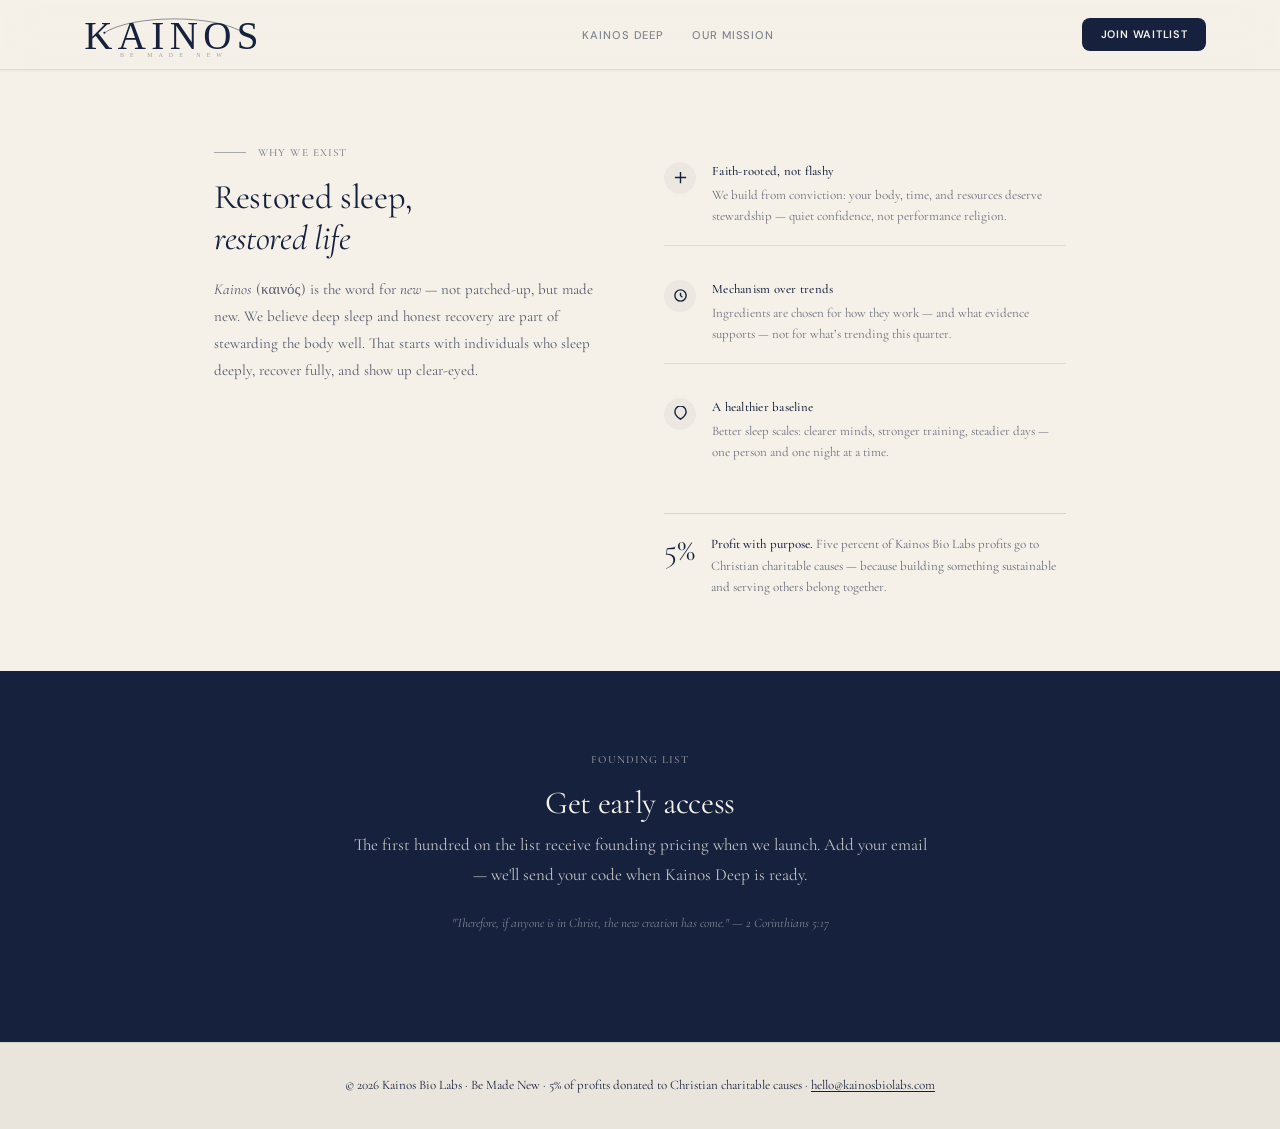
==== about.html @ 90312ca4 "Refine design system: shared CSS, calmer typography, cohesive pages Made-with: Cursor" ====
<!DOCTYPE html>
<html lang="en">
<head>
<meta charset="UTF-8" />
<link rel="canonical" href="https://www.kainosbiolabs.com/about.html"/>
<!-- Google tag (gtag.js) -->
<script async src="https://www.googletagmanager.com/gtag/js?id=G-3431XCGMX7"></script>
<script>
  window.dataLayer = window.dataLayer || [];
  function gtag(){dataLayer.push(arguments);}
  gtag('js', new Date());
  gtag('config', 'G-3431XCGMX7');
</script>
<meta name="viewport" content="width=device-width, initial-scale=1.0"/>
<meta name="description" content="Our mission — Kainos Bio Labs. Faith-driven, science-backed sleep and recovery. Be Made New."/>
<meta name="theme-color" content="#16213E"/>
<title>Our Mission | Kainos Bio Labs</title>

<meta property="og:title" content="Our Mission | Kainos Bio Labs"/>
<meta property="og:description" content="Faith-driven, science-backed sleep and recovery. Kainos Deep — coming 2026."/>
<meta property="og:type" content="website"/>
<meta property="og:image" content="og-image.png"/>
<meta property="og:image:width" content="1200"/>
<meta property="og:image:height" content="630"/>
<meta name="twitter:image" content="og-image.png"/>
<meta name="twitter:card" content="summary_large_image"/>
<meta name="twitter:title" content="Our Mission | Kainos Bio Labs"/>
<meta name="twitter:description" content="Faith-driven, science-backed sleep and recovery. Kainos Deep — coming 2026."/>

<link rel="icon" type="image/png" sizes="16x16" href="favicon-16.png"/>
<link rel="icon" type="image/png" sizes="32x32" href="favicon-32.png"/>
<link rel="icon" type="image/png" sizes="48x48" href="favicon-48.png"/>
<link rel="icon" type="image/svg+xml" href="favicon.svg"/>
<link rel="icon" href="favicon.ico" sizes="any"/>
<link rel="apple-touch-icon" sizes="180x180" href="apple-touch-icon.png"/>
<link rel="manifest" href="site.webmanifest"/>

<link rel="preconnect" href="https://fonts.googleapis.com"/>
<link rel="preconnect" href="https://fonts.gstatic.com" crossorigin/>
<link rel="preload" href="https://fonts.googleapis.com/css2?family=Cormorant+Garamond:ital,wght@0,300;0,400;0,500;0,600;1,300;1,400&family=DM+Sans:ital,opsz,wght@0,9..40,300;0,9..40,400;0,9..40,500;0,9..40,600;1,9..40,400&display=swap" as="style"/>
<link href="https://fonts.googleapis.com/css2?family=Cormorant+Garamond:ital,wght@0,300;0,400;0,500;0,600;1,300;1,400&family=DM+Sans:ital,opsz,wght@0,9..40,300;0,9..40,400;0,9..40,500;0,9..40,600;1,9..40,400&display=swap" rel="stylesheet"/>
<link rel="stylesheet" href="styles.css"/>
<script src="main.js" defer></script>
</head>
<body>

<a class="skip-link" href="#main">Skip to content</a>

<header>
<nav class="site-nav" id="site-nav" aria-label="Primary">
  <div class="nav-inner">
    <a class="nav-logo" href="index.html" aria-label="Kainos Bio Labs — home">
      <svg class="nav-logo-svg" xmlns="http://www.w3.org/2000/svg" viewBox="0 0 600 160" width="240" height="64" aria-hidden="true" focusable="false">
        <path d="M 68,76 C 160,14 440,14 532,76" fill="none" stroke="#16213E" stroke-width="1.6" stroke-linecap="round"/>
        <circle cx="68" cy="76" r="3.5" fill="#16213E"/>
        <circle cx="532" cy="76" r="3.5" fill="#16213E"/>
        <text x="300" y="130" text-anchor="middle" font-family="Georgia,'Times New Roman',serif" font-size="130" font-weight="400" letter-spacing="18" fill="#16213E">KAINOS</text>
        <text x="300" y="156" text-anchor="middle" font-family="Georgia,'Times New Roman',serif" font-size="20" font-weight="400" letter-spacing="20" fill="rgba(22,33,62,0.38)">BE MADE NEW</text>
      </svg>
    </a>
    <button type="button" class="nav-toggle" aria-expanded="false" aria-controls="nav-menu" aria-label="Open menu">
      <span></span><span></span><span></span>
    </button>
    <ul class="nav-links" id="nav-menu">
      <li><a href="product.html">Kainos Deep</a></li>
      <li><a href="about.html" aria-current="page">Our Mission</a></li>
      <li class="nav-cta-mobile-item"><button type="button" class="nav-cta nav-cta--full" data-scroll="waitlist">Join waitlist</button></li>
    </ul>
    <button type="button" class="nav-cta" data-scroll="waitlist">Join waitlist</button>
  </div>
</nav>
</header>

<main id="main">

<section class="about-mission-light" id="mission" aria-labelledby="mission-heading">
  <div class="about-mission-container">
    <div class="about-mission-columns">
      <div class="about-mission-intro">
        <div class="about-mission-eyebrow">
          <div class="about-mission-eyebrow-line"></div>
          <span>Why we exist</span>
        </div>
        <h2 id="mission-heading" class="about-mission-heading">Restored sleep,<br><em>restored life</em></h2>
        <p class="body-narrow">
          <em lang="el">Kainos</em> (καινός) is the word for <em>new</em> — not patched-up, but made new. We believe deep sleep and honest recovery are part of stewarding the body well. That starts with individuals who sleep deeply, recover fully, and show up clear-eyed.
        </p>
      </div>
      <div class="about-mission-aside">
        <div class="about-mission-cards">
          <div class="about-mission-card">
            <div class="about-mission-card-icon">
              <svg viewBox="0 0 16 16" fill="none" stroke="currentColor" stroke-width="1.5" aria-hidden="true">
                <path d="M8 2v12M2 8h12"/>
              </svg>
            </div>
            <div>
              <div class="about-mission-card-title">Faith-rooted, not flashy</div>
              <div class="about-mission-card-text">We build from conviction: your body, time, and resources deserve stewardship — quiet confidence, not performance religion.</div>
            </div>
          </div>
          <div class="about-mission-card">
            <div class="about-mission-card-icon">
              <svg viewBox="0 0 16 16" fill="none" stroke="currentColor" stroke-width="1.5" aria-hidden="true">
                <circle cx="8" cy="8" r="6"/>
                <path d="M8 5v3l2 2"/>
              </svg>
            </div>
            <div>
              <div class="about-mission-card-title">Mechanism over trends</div>
              <div class="about-mission-card-text">Ingredients are chosen for how they work — and what evidence supports — not for what’s trending this quarter.</div>
            </div>
          </div>
          <div class="about-mission-card">
            <div class="about-mission-card-icon">
              <svg viewBox="0 0 16 16" fill="none" stroke="currentColor" stroke-width="1.5" aria-hidden="true">
                <path d="M8 14s-6-4-6-8a6 6 0 0 1 12 0c0 4-6 8-6 8z"/>
              </svg>
            </div>
            <div>
              <div class="about-mission-card-title">A healthier baseline</div>
              <div class="about-mission-card-text">Better sleep scales: clearer minds, stronger training, steadier days — one person and one night at a time.</div>
            </div>
          </div>
        </div>
        <div class="about-mission-tithe">
          <div class="about-mission-tithe-pct">5%</div>
          <div class="about-mission-tithe-text">
            <strong>Profit with purpose.</strong> Five percent of Kainos Bio Labs profits go to Christian charitable causes — because building something sustainable and serving others belong together.
          </div>
        </div>
      </div>
    </div>
  </div>
</section>

<section class="cta-band cta-band--soft" aria-labelledby="cta-about-heading">
  <div class="cta-band__inner">
    <p class="eyebrow eyebrow--on-dark">Founding list</p>
    <h2 id="cta-about-heading" class="h-section h-section--on-dark">Get early access</h2>
    <p class="lead lead--on-dark">The first hundred on the list receive founding pricing when we launch. Add your email — we'll send your code when Kainos Deep is ready.</p>
    <p class="quote-attribution">"Therefore, if anyone is in Christ, the new creation has come." — 2 Corinthians 5:17</p>
    <div class="klaviyo-form-V8hLfp"></div>
  </div>
</section>

</main>

<footer class="site-footer-simple">
  <p class="site-footer-simple__text">© 2026 Kainos Bio Labs · Be Made New · 5% of profits donated to Christian charitable causes · <script>document.write('<a href="mailto:hello@kainosbiolabs.com" class="footer-mail">hello@kainosbiolabs.com<\/a>');</script><noscript>hello [at] kainosbiolabs [dot] com</noscript></p>
</footer>

<script async type='text/javascript' src='https://static.klaviyo.com/onsite/js/Ubpd6k/klaviyo.js?company_id=Ubpd6k'></script>
<script type="text/javascript">
!function(){if(!window.klaviyo){window._klOnsite=window._klOnsite||[];try{window.klaviyo=new Proxy({},{get:function(n,i){return"push"===i?function(){var n;(n=window._klOnsite).push.apply(n,arguments)}:function(){for(var n=arguments.length,o=new Array(n),w=0;w<n;w++)o[w]=arguments[w];var t="function"==typeof o[o.length-1]?o.pop():void 0,e=new Promise((function(n){window._klOnsite.push([i].concat(o,[function(i){t&&t(i),n(i)}]))}));return e}}})}catch(n){window.klaviyo=window.klaviyo||[],window.klaviyo.push=function(){var n;(n=window._klOnsite).push.apply(n,arguments)}}}}();
</script>
</body>
</html>
---- styles.css ----
*, *::before, *::after { box-sizing: border-box; margin: 0; padding: 0; }

:root {
  --bg-primary: #F5F0E8;
  --bg-secondary: #EAE5DC;
  --bg-sand: #f4f0e8;
  --text: #16213E;
  --near-black: #0A0A0A;
  --muted: rgba(22, 33, 62, 0.52);
  --muted-soft: rgba(22, 33, 62, 0.4);
  --border: rgba(22, 33, 62, 0.1);
  --border-strong: rgba(22, 33, 62, 0.14);
  --btn-fill: #16213E;
  --btn-text: #F5F0E8;
  --cream: #F5F0E8;
  --accent-warm: #8f7349;
  --accent-warm-soft: rgba(143, 115, 73, 0.85);
  --text-rgb: 22, 33, 62;
  --shadow-sm: 0 1px 2px rgba(22, 33, 62, 0.05);
  --radius: 8px;
  --radius-md: 10px;
  --radius-lg: 12px;
  --radius-pill: 999px;
  --container: min(1180px, 100% - 3rem);
  --section-y: clamp(3.5rem, 8vw, 5rem);
  --section-y-tight: clamp(2.75rem, 6vw, 3.75rem);
  --font-serif: 'Cormorant Garamond', Georgia, 'Times New Roman', serif;
  --font-sans: 'DM Sans', system-ui, sans-serif;
}

html {
  scroll-behavior: smooth;
  scroll-padding-top: 6rem;
}

body {
  font-family: var(--font-sans);
  font-optical-sizing: auto;
  background: var(--bg-primary);
  color: var(--text);
  overflow-x: hidden;
  line-height: 1.55;
  -webkit-font-smoothing: antialiased;
}

:focus-visible {
  outline: 2px solid var(--text);
  outline-offset: 3px;
}

.skip-link {
  position: absolute; left: -9999px; top: auto; width: 1px; height: 1px; overflow: hidden;
}
.skip-link:focus {
  position: fixed; left: 1rem; top: 1rem; z-index: 200;
  width: auto; height: auto; padding: 0.75rem 1rem;
  background: var(--btn-fill); color: var(--btn-text); text-decoration: none;
  font-size: 0.85rem; border-radius: var(--radius);
}

[data-animate] {
  opacity: 0;
  transform: translateY(16px);
  transition: opacity 0.5s ease, transform 0.5s ease;
}
[data-animate].is-visible {
  opacity: 1;
  transform: none;
}
@media (prefers-reduced-motion: reduce) {
  [data-animate] {
    opacity: 1;
    transform: none;
    transition: none;
  }
}

/* —— Layout: sections & containers —— */
.section {
  padding: var(--section-y) 1.5rem;
}
.section--tight {
  padding-top: var(--section-y-tight);
  padding-bottom: var(--section-y-tight);
}
.section--sand {
  background: var(--bg-sand);
}
.section--cream {
  background: var(--bg-primary);
}
.section--secondary {
  background: var(--bg-secondary);
}
.section--navy {
  background: var(--btn-fill);
  color: var(--cream);
}
.section--center {
  text-align: center;
}

.container {
  max-width: 1180px;
  margin-left: auto;
  margin-right: auto;
}
.container--narrow {
  max-width: 36rem;
}
.container--md {
  max-width: 42rem;
}
.container--lg {
  max-width: 50rem;
}
.container--xl {
  max-width: 56rem;
}
.container--product-grid {
  max-width: 68.75rem;
}

.divider {
  height: 1px;
  background: var(--border-strong);
  border: 0;
  margin: 0;
}
.divider--loose {
  margin: 2.25rem 0;
}
.divider--on-dark {
  background: rgba(245, 240, 232, 0.12);
}
.divider--space-lg {
  margin: 2.5rem 0;
}

.visually-hidden {
  position: absolute;
  width: 1px;
  height: 1px;
  padding: 0;
  margin: -1px;
  overflow: hidden;
  clip: rect(0, 0, 0, 0);
  white-space: nowrap;
  border: 0;
}

/* —— Typography —— */
.eyebrow {
  font-family: var(--font-serif);
  font-size: 0.6875rem;
  font-weight: 500;
  letter-spacing: 0.1em;
  text-transform: uppercase;
  color: var(--muted);
  margin: 0 0 1rem;
}
.eyebrow--center {
  text-align: center;
}
.eyebrow--on-dark {
  color: rgba(245, 240, 232, 0.55);
}
.eyebrow--tight-bottom {
  margin-bottom: 0.75rem;
}

.h-display {
  font-family: var(--font-serif);
  font-weight: 400;
  font-size: clamp(2rem, 5vw, 3rem);
  line-height: 1.15;
  color: var(--text);
  letter-spacing: -0.01em;
  margin: 0 0 1rem;
}
.h-display--center {
  text-align: center;
}
.h-display--on-dark {
  color: var(--cream);
}

.h-section {
  font-family: var(--font-serif);
  font-weight: 400;
  font-size: clamp(1.65rem, 3.5vw, 2.25rem);
  line-height: 1.2;
  color: var(--text);
  letter-spacing: -0.01em;
  margin: 0 0 0.5rem;
}
.h-section--center {
  text-align: center;
}
.h-section--on-dark {
  color: var(--cream);
}

.lead {
  font-family: var(--font-serif);
  font-size: 1.0625rem;
  line-height: 1.75;
  color: rgba(var(--text-rgb), 0.72);
  max-width: 34rem;
  margin: 0 0 1.5rem;
}
.lead--center {
  margin-left: auto;
  margin-right: auto;
  text-align: center;
}
.lead--on-dark {
  color: rgba(245, 240, 232, 0.78);
  max-width: none;
}

.caption {
  font-family: var(--font-serif);
  font-size: 0.8125rem;
  letter-spacing: 0.06em;
  text-transform: uppercase;
  color: rgba(var(--text-rgb), 0.5);
  margin: 0 0 1rem;
}
.caption--center {
  text-align: center;
}

.quote-attribution {
  font-family: var(--font-serif);
  font-size: 0.8125rem;
  color: rgba(245, 240, 232, 0.48);
  font-style: italic;
  margin: 0 0 1.75rem;
  line-height: 1.6;
}

.body-narrow {
  font-family: var(--font-serif);
  font-size: 0.9375rem;
  line-height: 1.8;
  color: rgba(var(--text-rgb), 0.72);
}

/* —— Buttons (in-content, not nav) —— */
.btn-row {
  display: flex;
  flex-wrap: wrap;
  gap: 0.75rem 1rem;
  align-items: center;
}
.btn {
  display: inline-flex;
  align-items: center;
  justify-content: center;
  font-family: var(--font-serif);
  font-size: 0.9375rem;
  font-weight: 500;
  text-decoration: none;
  padding: 0.8125rem 1.5rem;
  border-radius: var(--radius-md);
  border: 1px solid transparent;
  transition: background 0.2s, color 0.2s, border-color 0.2s;
}
.btn--primary {
  background: var(--btn-fill);
  color: var(--cream);
}
.btn--primary:hover {
  background: var(--near-black);
}
.btn--ghost {
  background: transparent;
  color: var(--text);
  border-color: var(--border-strong);
}
.btn--ghost:hover {
  border-color: var(--text);
  background: rgba(255, 255, 255, 0.35);
}

/* —— CTA band (waitlist / Klaviyo) —— */
.cta-band {
  padding: var(--section-y) 1.5rem;
  text-align: center;
  background: var(--btn-fill);
  color: var(--cream);
}
.cta-band__inner {
  max-width: 36rem;
  margin: 0 auto;
}
.cta-band--soft .h-section--on-dark {
  font-size: clamp(1.5rem, 3vw, 2rem);
}
.cta-band--minimal .lead--on-dark {
  margin-bottom: 1.5rem;
  font-size: 1rem;
}

/* NAV */
.site-nav {
  position: fixed; top: 0; left: 0; right: 0; z-index: 100;
  background: rgba(245, 240, 232, 0.92);
  backdrop-filter: blur(18px) saturate(1.1);
  -webkit-backdrop-filter: blur(18px) saturate(1.1);
  border-bottom: 1px solid var(--border);
  box-shadow: var(--shadow-sm);
  transition: box-shadow 0.25s ease;
}
.site-nav.is-scrolled {
  box-shadow: 0 4px 24px rgba(22, 33, 62, 0.06);
}
.nav-inner {
  max-width: 1180px; margin: 0 auto;
  display: flex; align-items: center; justify-content: space-between;
  gap: 1rem;
  padding: 0.65rem 1.5rem;
  transition: padding 0.25s ease;
}
.site-nav.is-scrolled .nav-inner {
  padding: 0.5rem 1.5rem;
}
.nav-logo {
  display: flex;
  align-items: center;
  text-decoration: none;
  color: inherit;
  line-height: 0;
  flex-shrink: 1;
  min-width: 0;
}
.nav-logo-svg {
  width: min(200px, 42vw);
  height: auto;
  max-height: 48px;
  display: block;
}
.nav-links {
  display: flex; gap: 1.75rem; list-style: none; align-items: center;
}
.nav-links a {
  font-size: 0.7rem;
  letter-spacing: 0.08em;
  text-transform: uppercase;
  color: var(--muted);
  text-decoration: none;
  font-weight: 500;
  transition: color 0.2s;
}
.nav-links a:hover { color: var(--text); }
.nav-cta {
  background: var(--btn-fill);
  color: var(--btn-text);
  border: none;
  padding: 0.6rem 1.15rem;
  border-radius: var(--radius);
  font-family: inherit;
  font-size: 0.68rem;
  letter-spacing: 0.07em;
  text-transform: uppercase;
  cursor: pointer;
  font-weight: 600;
  transition: background 0.2s, transform 0.2s;
}
.nav-cta:hover { background: var(--near-black); }
.nav-cta:active { transform: scale(0.98); }
.nav-cta-mobile-item { display: none; list-style: none; }
.nav-cta--full { width: calc(100% - 3rem); margin: 0.75rem 1.5rem 0; }
.nav-toggle {
  display: none;
  flex-direction: column;
  justify-content: center;
  gap: 5px;
  width: 2.5rem;
  height: 2.5rem;
  padding: 0;
  border: none;
  background: transparent;
  cursor: pointer;
  border-radius: var(--radius);
}
.nav-toggle span {
  display: block;
  width: 1.35rem;
  height: 2px;
  background: var(--text);
  margin-inline: auto;
  transition: transform 0.2s, opacity 0.2s;
}
.nav-toggle[aria-expanded="true"] span:nth-child(1) {
  transform: translateY(7px) rotate(45deg);
}
.nav-toggle[aria-expanded="true"] span:nth-child(2) { opacity: 0; }
.nav-toggle[aria-expanded="true"] span:nth-child(3) {
  transform: translateY(-7px) rotate(-45deg);
}

/* HERO + KLAVIYO */
.hero-klaviyo {
  padding-top: calc(5.5rem + 3.5rem) !important;
  padding-bottom: clamp(3rem, 6vw, 4.5rem) !important;
  text-align: center;
  background: var(--bg-primary);
}
.klaviyo-form-V8hLfp {
  max-width: 520px;
  margin-left: auto;
  margin-right: auto;
}
@media (max-width: 640px) {
  .hero-klaviyo .h-display {
    font-size: clamp(1.75rem, 7vw, 2.35rem) !important;
  }
  .hero-klaviyo {
    padding-top: calc(4.5rem + 3rem) !important;
    padding-left: 1.25rem !important;
    padding-right: 1.25rem !important;
  }
}

/* STATS BAR */
.stats-bar {
  background: var(--bg-secondary);
  border-bottom: 1px solid var(--border);
}
.stats-bar-inner {
  max-width: 1180px;
  margin: 0 auto;
  display: grid;
  grid-template-columns: repeat(4, 1fr);
  padding: 2rem 1.5rem;
}
.stat-item {
  text-align: center;
  padding: 0.5rem 0.5rem;
  border-right: 1px solid var(--border);
}
.stat-item:last-child { border-right: none; }
.stat-num {
  font-family: var(--font-serif);
  font-size: clamp(1.65rem, 3vw, 2.15rem);
  font-weight: 400;
  color: var(--text);
  line-height: 1;
  letter-spacing: -0.02em;
}
.stat-label {
  font-size: 0.625rem;
  letter-spacing: 0.08em;
  text-transform: uppercase;
  color: var(--muted);
  margin-top: 0.4rem;
  font-weight: 500;
}

/* Legacy section helpers (dark mission blocks if reused) */
.section-eyebrow {
  display: flex;
  align-items: center;
  gap: 0.75rem;
  margin-bottom: 1rem;
}
.section-eyebrow-line {
  width: 2rem;
  height: 1px;
  background: var(--text);
  opacity: 0.35;
}
.section-eyebrow span {
  font-size: 0.6875rem;
  letter-spacing: 0.1em;
  text-transform: uppercase;
  color: var(--muted);
  font-weight: 500;
}
.section-title {
  font-family: var(--font-serif);
  font-size: clamp(2rem, 3.5vw, 3.2rem);
  font-weight: 300;
  line-height: 1.1;
  color: var(--cream);
  margin-bottom: 1rem;
}
.section-title em { font-style: italic; opacity: 0.92; }
.section-desc {
  font-size: 0.95rem;
  line-height: 1.8;
  color: rgba(245, 240, 232, 0.72);
  max-width: 520px;
}

.mission-section {
  background: var(--near-black);
}
.mission-section--page {
  padding-top: calc(5.5rem + 4rem);
}
.mission-shell {
  display: grid;
  grid-template-columns: 1fr 1fr;
  gap: 4rem;
  align-items: center;
}
.mission-left .section-title { color: var(--cream); }
.mission-left .section-desc { color: rgba(245, 240, 232, 0.72); }
.mission-cards { display: flex; flex-direction: column; gap: 1rem; }
.mission-card {
  background: rgba(255, 255, 255, 0.03);
  border: 1px solid rgba(255, 255, 255, 0.08);
  border-radius: var(--radius);
  padding: 1.15rem 1.35rem;
  display: flex;
  gap: 1rem;
  align-items: flex-start;
}
.mission-card-icon {
  width: 34px;
  height: 34px;
  border-radius: 50%;
  background: rgba(245, 240, 232, 0.06);
  display: flex;
  align-items: center;
  justify-content: center;
  flex-shrink: 0;
  color: var(--cream);
}
.mission-card-icon svg { width: 15px; height: 15px; }
.mission-card-title {
  font-size: 0.8rem;
  font-weight: 500;
  color: var(--cream);
  letter-spacing: 0.02em;
  margin-bottom: 0.2rem;
}
.mission-card-text {
  font-size: 0.78rem;
  color: rgba(245, 240, 232, 0.58);
  line-height: 1.6;
}
.tithe-highlight {
  margin-top: 1.5rem;
  border-left: 2px solid rgba(245, 240, 232, 0.25);
  padding: 1.15rem 0 1.15rem 1.25rem;
  display: flex;
  gap: 1rem;
  align-items: center;
}
.tithe-pct {
  font-family: var(--font-serif);
  font-size: 2.25rem;
  font-weight: 300;
  color: var(--cream);
  line-height: 1;
  flex-shrink: 0;
}
.tithe-text {
  font-size: 0.8rem;
  color: rgba(245, 240, 232, 0.65);
  line-height: 1.6;
}
.tithe-text strong { color: var(--cream); font-weight: 500; }

/* —— Product: showcase —— */
.product-showcase {
  background: var(--bg-sand);
  padding: clamp(3rem, 7vw, 4.5rem) 1.5rem;
}
.product-showcase-grid {
  display: grid;
  grid-template-columns: 1fr 1fr;
  gap: clamp(2rem, 5vw, 3rem);
  align-items: center;
  max-width: 68.75rem;
  margin: 0 auto;
}
.product-showcase__content {
  display: flex;
  flex-direction: column;
  gap: 1.75rem;
}
.product-badge {
  display: inline-flex;
  align-items: center;
  width: fit-content;
  padding: 0.35rem 0.9rem;
  border-radius: var(--radius-pill);
  border: 1px solid rgba(143, 115, 73, 0.35);
  font-family: var(--font-serif);
  font-size: 0.65rem;
  letter-spacing: 0.09em;
  text-transform: uppercase;
  color: var(--accent-warm);
  background: rgba(255, 255, 255, 0.5);
}
.product-hero-title {
  font-family: var(--font-serif);
  font-size: clamp(2.25rem, 4.5vw, 3rem);
  font-weight: 400;
  letter-spacing: 0.04em;
  color: var(--text);
  line-height: 1.08;
  margin: 0 0 0.5rem;
}
.product-hero-lead {
  font-family: var(--font-serif);
  font-size: 1.0625rem;
  color: rgba(var(--text-rgb), 0.62);
  max-width: 28rem;
  line-height: 1.75;
  margin: 0;
}

.stat-grid-compact {
  display: grid;
  grid-template-columns: repeat(4, 1fr);
  gap: 0.65rem;
  max-width: 36rem;
}
.stat-compact {
  padding: 0.85rem 0.65rem;
  border-radius: var(--radius-md);
  border: 1px solid var(--border-strong);
  background: rgba(255, 255, 255, 0.45);
}
.stat-compact__val {
  font-family: var(--font-serif);
  font-size: 1.35rem;
  font-weight: 600;
  color: var(--text);
  line-height: 1.1;
}
.stat-compact__label {
  font-family: var(--font-serif);
  font-size: 0.625rem;
  text-transform: uppercase;
  letter-spacing: 0.07em;
  color: rgba(var(--text-rgb), 0.48);
  line-height: 1.35;
  margin-top: 0.35rem;
}

.product-tub-wrap {
  display: flex;
  justify-content: flex-end;
}
.tub-stack {
  position: relative;
  width: 340px;
}
.tub-shadow {
  position: absolute;
  left: 2.5rem;
  right: 2.5rem;
  bottom: -1.15rem;
  height: 2.25rem;
  border-radius: var(--radius-pill);
  background: rgba(22, 33, 62, 0.08);
  filter: blur(12px);
}
.tub-lid {
  margin: 0 auto;
  height: 52px;
  width: 74%;
  border-radius: 28px 28px 0 0;
  background: linear-gradient(to right, #f4f4f4, #dddddd, #f7f7f7);
  border: 1px solid #cfcfcf;
}
.tub-body {
  margin-top: -4px;
  height: 500px;
  border-radius: 38px;
  background: linear-gradient(to bottom, #f8f8f8, #ececec, #f7f7f7);
  border: 1px solid #d8d8d8;
  box-shadow: 0 20px 40px rgba(0, 0, 0, 0.08);
  overflow: hidden;
}
.tub-band {
  height: 60px;
  background: var(--text);
  display: flex;
  align-items: center;
  justify-content: space-between;
  padding: 0 1.5rem;
}
.tub-band__brand {
  color: var(--cream);
  font-family: var(--font-serif);
  font-weight: 600;
  font-size: 0.8125rem;
  letter-spacing: 0.08em;
  text-transform: uppercase;
}
.tub-band__tag {
  color: #c9a66b;
  font-family: var(--font-serif);
  font-size: 0.65rem;
  text-transform: uppercase;
  letter-spacing: 0.1em;
}
.tub-label {
  padding: 1.65rem;
  background: #f7f4ee;
  height: calc(100% - 60px);
  box-sizing: border-box;
}
.tub-label__eyebrow {
  font-family: var(--font-serif);
  color: var(--accent-warm-soft);
  text-transform: uppercase;
  letter-spacing: 0.1em;
  font-size: 0.65rem;
  margin-bottom: 0.75rem;
}
.tub-label__deep {
  font-family: var(--font-serif);
  font-size: clamp(3rem, 8vw, 4.25rem);
  line-height: 0.92;
  font-weight: 600;
  letter-spacing: -0.02em;
  color: var(--text);
  text-transform: uppercase;
}
.tub-label__tagline {
  margin-top: 0.5rem;
  font-family: var(--font-serif);
  color: rgba(var(--text-rgb), 0.55);
  font-size: 1rem;
  line-height: 1.5;
}
.tub-stats {
  margin-top: 1.25rem;
  display: grid;
  grid-template-columns: 1fr 1fr;
  gap: 0.65rem 1rem;
  border-top: 1px solid rgba(22, 33, 62, 0.1);
  border-bottom: 1px solid rgba(22, 33, 62, 0.1);
  padding: 1.25rem 0;
}
.tub-stat__val {
  font-family: var(--font-serif);
  font-size: 1.25rem;
  font-weight: 600;
  color: var(--text);
}
.tub-stat__lbl {
  font-family: var(--font-serif);
  margin-top: 0.15rem;
  font-size: 0.625rem;
  text-transform: uppercase;
  letter-spacing: 0.07em;
  color: rgba(var(--text-rgb), 0.48);
  line-height: 1.35;
}
.tub-footer {
  margin-top: 1.15rem;
  display: flex;
  align-items: flex-end;
  justify-content: space-between;
  gap: 0.75rem;
}
.tub-footer__main {
  font-family: var(--font-serif);
  color: var(--text);
  font-weight: 600;
  font-size: 1.125rem;
}
.tub-footer__sub {
  font-family: var(--font-serif);
  margin-top: 0.2rem;
  color: var(--accent-warm-soft);
  text-transform: uppercase;
  letter-spacing: 0.09em;
  font-size: 0.625rem;
}
.tub-pill {
  border-radius: var(--radius-pill);
  border: 1px solid rgba(143, 115, 73, 0.35);
  padding: 0.35rem 0.75rem;
  font-family: var(--font-serif);
  font-size: 0.625rem;
  text-transform: uppercase;
  letter-spacing: 0.08em;
  color: var(--accent-warm);
  background: rgba(255, 255, 255, 0.55);
  white-space: nowrap;
}

/* Product: deep section */
.product-deep {
  background: var(--bg-primary);
  padding: clamp(3.5rem, 8vw, 5rem) 1.5rem;
}
.product-deep__header .eyebrow {
  margin-bottom: 0.5rem;
}
.product-deep__sub {
  font-family: var(--font-serif);
  font-size: 1.0625rem;
  color: rgba(var(--text-rgb), 0.55);
  margin: 0 0 2.25rem;
}
.product-deep__divider {
  margin-bottom: 2.25rem;
}

.product-deep-pricing {
  display: flex;
  gap: 1.25rem;
  flex-wrap: wrap;
  margin-bottom: 2.25rem;
}
.price-card {
  flex: 1;
  min-width: 10rem;
  padding: 1.35rem 1.15rem;
  text-align: center;
  border-radius: var(--radius-md);
  border: 1px solid var(--border-strong);
  background: rgba(255, 255, 255, 0.35);
}
.price-card--featured {
  background: var(--text);
  border-color: var(--text);
  position: relative;
  padding-top: 1.65rem;
}
.price-card__badge {
  position: absolute;
  top: -0.55rem;
  left: 50%;
  transform: translateX(-50%);
  background: var(--text);
  border: 1px solid rgba(245, 240, 232, 0.22);
  border-radius: 4px;
  padding: 0.2rem 0.65rem;
  font-family: var(--font-serif);
  font-size: 0.6rem;
  letter-spacing: 0.08em;
  text-transform: uppercase;
  color: var(--cream);
}
.price-card__eyebrow {
  font-family: var(--font-serif);
  font-size: 0.65rem;
  letter-spacing: 0.08em;
  text-transform: uppercase;
  color: rgba(var(--text-rgb), 0.42);
  margin: 0 0 0.35rem;
}
.price-card--featured .price-card__eyebrow {
  color: rgba(245, 240, 232, 0.72);
}
.price-card__amount {
  font-family: var(--font-serif);
  font-size: 1.85rem;
  color: var(--text);
  margin: 0 0 0.2rem;
  line-height: 1.1;
}
.price-card--featured .price-card__amount {
  color: var(--cream);
}
.price-card__amount span {
  font-size: 0.8rem;
  color: rgba(245, 240, 232, 0.6);
  font-weight: 400;
}
.price-card__note {
  font-family: var(--font-serif);
  font-size: 0.75rem;
  color: rgba(var(--text-rgb), 0.45);
  margin: 0;
}
.price-card--featured .price-card__note {
  color: rgba(245, 240, 232, 0.68);
}
.price-card--muted .price-card__amount {
  color: rgba(var(--text-rgb), 0.28);
  text-decoration: line-through;
  text-decoration-thickness: 1px;
}
.price-card--muted .price-card__note {
  color: rgba(var(--text-rgb), 0.38);
}

.formula-heading {
  font-family: var(--font-serif);
  font-size: 0.75rem;
  letter-spacing: 0.1em;
  text-transform: uppercase;
  font-weight: 500;
  color: rgba(var(--text-rgb), 0.45);
  margin: 0 0 1.25rem;
}
.product-formula-grid {
  display: grid;
  grid-template-columns: 1fr 1fr;
  gap: 0;
}
.formula-row {
  padding: 1rem 0;
  border-bottom: 1px solid rgba(22, 33, 62, 0.07);
  display: flex;
  justify-content: space-between;
  align-items: baseline;
  gap: 1rem;
}
.formula-row:nth-child(odd) {
  padding-right: clamp(0, 3vw, 1.75rem);
}
.formula-row:nth-child(even) {
  padding-left: clamp(0, 3vw, 1.75rem);
}
.formula-row__name {
  font-family: var(--font-serif);
  font-size: 0.9375rem;
  color: var(--text);
}
.formula-tag {
  font-size: 0.65rem;
  color: rgba(var(--text-rgb), 0.38);
  letter-spacing: 0.05em;
  text-transform: uppercase;
  margin-left: 0.35rem;
}
.formula-row__dose {
  font-family: var(--font-serif);
  font-size: 0.9375rem;
  color: var(--text);
  flex-shrink: 0;
}
.formula-row--note {
  grid-column: 1 / -1;
  border-bottom: none;
  padding-top: 0.5rem;
}
.formula-row--note span {
  font-family: var(--font-serif);
  font-size: 0.8125rem;
  color: rgba(var(--text-rgb), 0.42);
  font-style: italic;
}

.fda-note {
  font-family: var(--font-serif);
  font-size: 0.6875rem;
  color: rgba(var(--text-rgb), 0.38);
  line-height: 1.65;
  margin: 0;
}

/* How to use */
.how-to-section .h-section--on-dark {
  margin-bottom: 2.5rem;
}
.how-to-grid-3 {
  display: grid;
  grid-template-columns: repeat(3, 1fr);
  gap: 1.75rem 2rem;
  text-align: center;
}
.how-step__num {
  font-family: var(--font-serif);
  font-size: 1.75rem;
  color: rgba(245, 240, 232, 0.18);
  margin: 0 0 0.5rem;
  line-height: 1;
}
.how-step__title {
  font-family: var(--font-serif);
  font-size: 1rem;
  color: var(--cream);
  margin: 0 0 0.35rem;
}
.how-step__text {
  font-family: var(--font-serif);
  font-size: 0.8125rem;
  color: rgba(245, 240, 232, 0.58);
  line-height: 1.65;
  margin: 0;
}
.how-to-grid-2 {
  display: grid;
  grid-template-columns: 1fr 1fr;
  gap: 1.25rem 1.5rem;
}
.how-note {
  border-left: 1px solid rgba(245, 240, 232, 0.18);
  padding-left: 1.15rem;
}
.how-note__title {
  font-family: var(--font-serif);
  font-size: 0.6875rem;
  letter-spacing: 0.08em;
  text-transform: uppercase;
  color: rgba(245, 240, 232, 0.42);
  margin: 0 0 0.35rem;
}
.how-note__body {
  font-family: var(--font-serif);
  font-size: 0.875rem;
  color: rgba(245, 240, 232, 0.68);
  line-height: 1.65;
  margin: 0;
}

/* Ingredient deep dive */
.ingredient-deep-dive .h-section {
  margin-bottom: 2.25rem;
}
.ingredient-stack {
  display: flex;
  flex-direction: column;
  gap: 1.75rem;
}
.ingredient-block {
  border-left: 1px solid rgba(22, 33, 62, 0.15);
  padding-left: 1.15rem;
}
.ingredient-block h3 {
  font-family: var(--font-serif);
  font-size: 1.0625rem;
  font-weight: 500;
  color: var(--text);
  margin: 0 0 0.35rem;
}
.ingredient-block p {
  font-family: var(--font-serif);
  font-size: 0.875rem;
  color: rgba(var(--text-rgb), 0.62);
  line-height: 1.75;
  margin: 0;
}

/* Supplement facts panel */
.supplement-facts-wrap {
  padding: var(--section-y-tight) 1.5rem calc(var(--section-y) + 0.5rem);
  background: var(--bg-primary);
}
.supplement-facts-panel {
  max-width: 30rem;
  margin: 0 auto;
  border: 1px solid var(--text);
  padding: 1.25rem 1.35rem;
  font-family: Arial, Helvetica, sans-serif;
}
.sf-title {
  font-size: 1.5rem;
  font-weight: 700;
  color: var(--text);
  border-bottom: 6px solid var(--text);
  padding-bottom: 0.2rem;
  margin-bottom: 0.2rem;
}
.sf-meta {
  font-size: 0.75rem;
  color: var(--text);
  margin-bottom: 0.15rem;
}
.sf-header-row {
  display: flex;
  justify-content: space-between;
  border-top: 3px solid var(--text);
  padding-top: 0.25rem;
  margin: 0.35rem 0 0.15rem;
  font-size: 0.6875rem;
  color: var(--text);
}
.sf-row {
  border-top: 1px solid rgba(22, 33, 62, 0.12);
  padding: 0.35rem 0;
  display: flex;
  justify-content: space-between;
  align-items: baseline;
  gap: 0.75rem;
  font-size: 0.8125rem;
  color: var(--text);
}
.sf-row > div:last-child {
  display: flex;
  gap: 2rem;
  flex-shrink: 0;
  text-align: right;
}
.sf-sub {
  font-size: 0.65rem;
  font-weight: 400;
}
.sf-row strong {
  font-weight: 700;
}
.sf-foot {
  border-top: 3px solid var(--text);
  margin-top: 0.35rem;
  padding-top: 0.5rem;
  font-size: 0.6875rem;
  color: var(--text);
  line-height: 1.45;
}
.sf-foot p {
  margin: 0 0 0.35rem;
}
.sf-foot p:last-child {
  margin-bottom: 0;
  font-size: 0.625rem;
  color: rgba(var(--text-rgb), 0.5);
}

/* FOOTER */
.site-footer-simple {
  background: var(--bg-secondary);
  color: var(--text);
  padding: 2rem 1.5rem;
  text-align: center;
  border-top: 1px solid var(--border);
}
.site-footer-simple__text {
  font-family: var(--font-serif);
  font-size: 0.8125rem;
  line-height: 1.65;
  color: var(--text);
  max-width: 52rem;
  margin: 0 auto;
}
.site-footer-simple__text a,
.footer-mail {
  color: inherit;
  text-decoration: underline;
  text-underline-offset: 2px;
}
.site-footer-simple__text a:hover {
  opacity: 0.75;
}

@media (max-width: 900px) {
  .stat-grid-compact {
    grid-template-columns: repeat(2, 1fr);
  }
}

@media (max-width: 768px) {
  html { scroll-padding-top: 5rem; }
  .nav-toggle {
    display: flex;
    align-items: center;
    justify-content: center;
    z-index: 110;
    flex-shrink: 0;
  }
  .nav-logo-svg {
    max-height: 40px;
    width: min(160px, 55vw);
  }
  .nav-inner {
    position: relative;
    z-index: 105;
  }
  .nav-links {
    position: fixed;
    left: 0;
    right: 0;
    top: 3.75rem;
    bottom: auto;
    max-height: min(70vh, calc(100dvh - 3.75rem));
    overflow-y: auto;
    -webkit-overflow-scrolling: touch;
    flex-direction: column;
    justify-content: flex-start;
    align-items: stretch;
    gap: 0;
    padding: 0.5rem 0 1rem;
    margin: 0;
    list-style: none;
    background: rgba(245, 240, 232, 0.98);
    backdrop-filter: blur(14px);
    -webkit-backdrop-filter: blur(14px);
    border-bottom: 1px solid var(--border);
    box-shadow: 0 16px 40px rgba(22, 33, 62, 0.1);
    z-index: 104;
    transform: translateY(-120%);
    opacity: 0;
    visibility: hidden;
    pointer-events: none;
    transition: transform 0.28s ease, opacity 0.28s ease, visibility 0.28s;
  }
  .nav-links.is-open {
    transform: translateY(0);
    opacity: 1;
    visibility: visible;
    pointer-events: auto;
  }
  .nav-links li {
    width: 100%;
    border-bottom: 1px solid var(--border);
  }
  .nav-links a {
    display: block;
    padding: 1rem 1.5rem;
    font-size: 0.78rem;
    color: var(--text);
  }
  .nav-inner > .nav-cta { display: none; }
  .nav-cta-mobile-item {
    display: list-item;
    border-bottom: none;
    padding-top: 0.25rem;
  }
  .stats-bar-inner {
    grid-template-columns: repeat(2, 1fr);
    padding: 1.5rem 1rem;
  }
  .stat-item:nth-child(2) { border-right: none; }
  .stat-item:nth-child(1),
  .stat-item:nth-child(2) { border-bottom: 1px solid var(--border); }
  .section { padding: 3.25rem 1.25rem; }
  .mission-shell { grid-template-columns: 1fr; gap: 2.25rem; }
  .product-showcase-grid {
    grid-template-columns: 1fr !important;
  }
  .product-tub-wrap {
    justify-content: center !important;
    order: -1;
  }
  .product-tub-wrap > .tub-stack {
    width: 280px !important;
  }
  section#mission.about-mission-light {
    padding: 0;
  }
  .how-to-grid-3 {
    grid-template-columns: 1fr !important;
  }
  .how-to-grid-2 {
    grid-template-columns: 1fr !important;
  }
}

@media (max-width: 640px) {
  .product-deep-pricing {
    flex-direction: column !important;
  }
  .product-deep-pricing > .price-card {
    min-width: 100% !important;
  }
  .product-formula-grid {
    grid-template-columns: 1fr !important;
  }
  .product-formula-grid .formula-row {
    padding-left: 0 !important;
    padding-right: 0 !important;
  }
  .ingredient-deep-dive h2 {
    font-size: clamp(1.45rem, 5.5vw, 1.85rem) !important;
  }
  .about-mission-columns {
    grid-template-columns: 1fr;
  }
  .about-mission-container {
    padding-left: 1.25rem;
    padding-right: 1.25rem;
    padding-bottom: 3.5rem;
  }
}

/* About page — light mission layout */
.about-mission-light {
  background: var(--bg-primary);
}
.about-mission-container {
  max-width: 900px;
  margin: 0 auto;
  padding: calc(5.5rem + 3.5rem) 1.5rem 4.5rem;
}
.about-mission-columns {
  display: grid;
  grid-template-columns: 1fr 1fr;
  gap: clamp(2rem, 5vw, 3rem);
  align-items: start;
}
.about-mission-eyebrow {
  display: flex;
  align-items: center;
  gap: 0.75rem;
  margin-bottom: 1rem;
  font-family: var(--font-serif);
  font-size: 0.6875rem;
  letter-spacing: 0.1em;
  text-transform: uppercase;
  color: var(--muted);
  font-weight: 500;
}
.about-mission-eyebrow-line {
  width: 2rem;
  height: 1px;
  background: var(--text);
  opacity: 0.35;
}
.about-mission-heading {
  font-family: var(--font-serif);
  font-size: clamp(1.75rem, 4vw, 2.15rem);
  font-weight: 400;
  color: var(--text);
  line-height: 1.2;
  margin: 0 0 1rem;
  letter-spacing: -0.01em;
}
.about-mission-heading em {
  font-style: italic;
}
.about-mission-intro .body-narrow {
  margin: 0;
}
.about-mission-cards {
  display: flex;
  flex-direction: column;
}
.about-mission-card {
  display: flex;
  gap: 1rem;
  align-items: flex-start;
  margin-bottom: 1rem;
  padding: 1.1rem 0;
  border-bottom: 1px solid var(--border);
  background: transparent;
}
.about-mission-card:last-of-type {
  margin-bottom: 0;
  border-bottom: none;
}
.about-mission-card-icon {
  width: 32px;
  height: 32px;
  border-radius: 50%;
  background: rgba(22, 33, 62, 0.04);
  display: flex;
  align-items: center;
  justify-content: center;
  flex-shrink: 0;
  color: var(--text);
}
.about-mission-card-icon svg {
  width: 15px;
  height: 15px;
}
.about-mission-card-title {
  font-family: var(--font-serif);
  font-size: 0.8rem;
  font-weight: 500;
  color: var(--text);
  letter-spacing: 0.02em;
  margin-bottom: 0.2rem;
}
.about-mission-card-text {
  font-family: var(--font-serif);
  font-size: 0.8125rem;
  color: rgba(var(--text-rgb), 0.62);
  line-height: 1.65;
}
.about-mission-tithe {
  margin-top: 2rem;
  padding: 1.25rem 0 0;
  border-top: 1px solid var(--border-strong);
  display: flex;
  gap: 1rem;
  align-items: flex-start;
}
.about-mission-tithe-pct {
  font-family: var(--font-serif);
  font-size: 2rem;
  font-weight: 300;
  color: var(--text);
  line-height: 1;
  flex-shrink: 0;
}
.about-mission-tithe-text {
  font-family: var(--font-serif);
  font-size: 0.8125rem;
  color: rgba(var(--text-rgb), 0.65);
  line-height: 1.65;
}
.about-mission-tithe-text strong {
  color: var(--text);
  font-weight: 500;
}
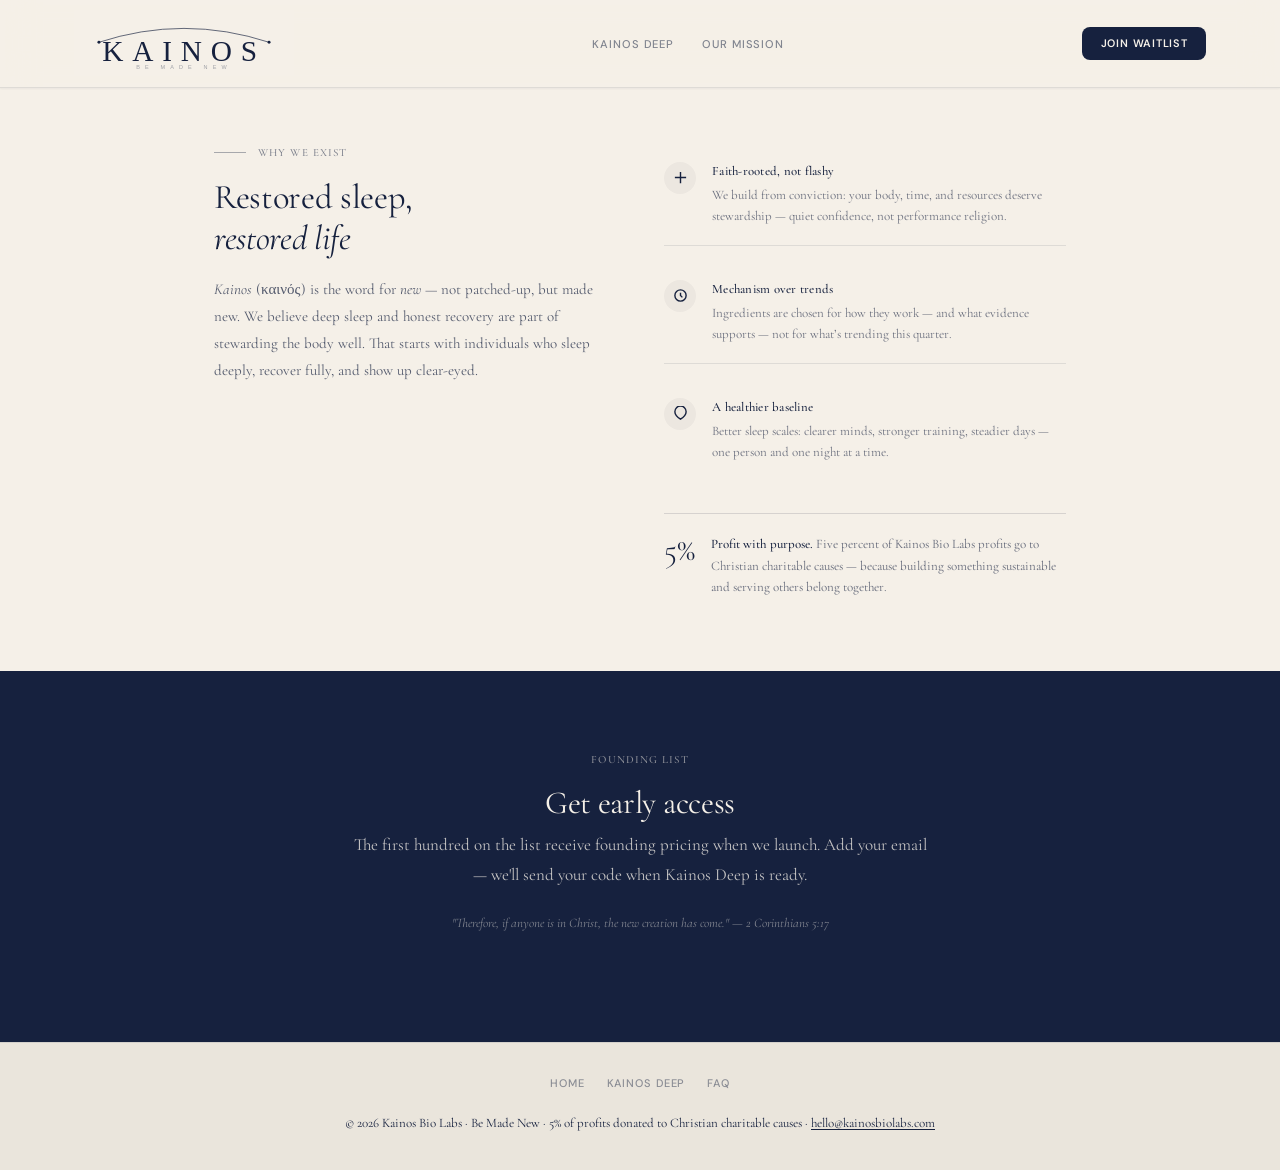
==== commit f1ef2012: "Launch readiness: FAQ, trust modules, PDP layout, nav brand asset - Add homepage differentiation sec" ====
--- a/about.html
+++ b/about.html
@@ -50,13 +50,7 @@
 <nav class="site-nav" id="site-nav" aria-label="Primary">
   <div class="nav-inner">
     <a class="nav-logo" href="index.html" aria-label="Kainos Bio Labs — home">
-      <svg class="nav-logo-svg" xmlns="http://www.w3.org/2000/svg" viewBox="0 0 600 160" width="240" height="64" aria-hidden="true" focusable="false">
-        <path d="M 68,76 C 160,14 440,14 532,76" fill="none" stroke="#16213E" stroke-width="1.6" stroke-linecap="round"/>
-        <circle cx="68" cy="76" r="3.5" fill="#16213E"/>
-        <circle cx="532" cy="76" r="3.5" fill="#16213E"/>
-        <text x="300" y="130" text-anchor="middle" font-family="Georgia,'Times New Roman',serif" font-size="130" font-weight="400" letter-spacing="18" fill="#16213E">KAINOS</text>
-        <text x="300" y="156" text-anchor="middle" font-family="Georgia,'Times New Roman',serif" font-size="20" font-weight="400" letter-spacing="20" fill="rgba(22,33,62,0.38)">BE MADE NEW</text>
-      </svg>
+      <img class="nav-logo-img" src="kainos-logo-navy-on-cream.svg" width="600" height="180" alt="" decoding="async"/>
     </a>
     <button type="button" class="nav-toggle" aria-expanded="false" aria-controls="nav-menu" aria-label="Open menu">
       <span></span><span></span><span></span>
@@ -147,6 +141,11 @@
 </main>
 
 <footer class="site-footer-simple">
+  <nav class="footer-min" aria-label="Footer">
+    <a href="index.html">Home</a>
+    <a href="product.html">Kainos Deep</a>
+    <a href="product.html#faq">FAQ</a>
+  </nav>
   <p class="site-footer-simple__text">© 2026 Kainos Bio Labs · Be Made New · 5% of profits donated to Christian charitable causes · <script>document.write('<a href="mailto:hello@kainosbiolabs.com" class="footer-mail">hello@kainosbiolabs.com<\/a>');</script><noscript>hello [at] kainosbiolabs [dot] com</noscript></p>
 </footer>
 
--- a/styles.css
+++ b/styles.css
@@ -120,6 +120,13 @@
 .container--product-grid {
   max-width: 68.75rem;
 }
+.container--product-wide {
+  max-width: 71rem;
+  margin-left: auto;
+  margin-right: auto;
+  padding-left: 1.5rem;
+  padding-right: 1.5rem;
+}
 
 .divider {
   height: 1px;
@@ -335,11 +342,13 @@
   flex-shrink: 1;
   min-width: 0;
 }
-.nav-logo-svg {
-  width: min(200px, 42vw);
+/* Final brand mark: kainos-logo-navy-on-cream.svg (600×180 artboard) — scale by width only to preserve proportions */
+.nav-logo-img {
+  width: clamp(152px, 36vw, 220px);
   height: auto;
-  max-height: 48px;
+  aspect-ratio: 600 / 180;
   display: block;
+  object-fit: contain;
 }
 .nav-links {
   display: flex; gap: 1.75rem; list-style: none; align-items: center;
@@ -569,12 +578,12 @@
 /* —— Product: showcase —— */
 .product-showcase {
   background: var(--bg-sand);
-  padding: clamp(3rem, 7vw, 4.5rem) 1.5rem;
+  padding: clamp(2.75rem, 6vw, 4rem) 1.5rem clamp(2.25rem, 5vw, 3.25rem);
 }
 .product-showcase-grid {
   display: grid;
   grid-template-columns: 1fr 1fr;
-  gap: clamp(2rem, 5vw, 3rem);
+  gap: clamp(1.75rem, 4vw, 2.75rem);
   align-items: center;
   max-width: 68.75rem;
   margin: 0 auto;
@@ -582,7 +591,29 @@
 .product-showcase__content {
   display: flex;
   flex-direction: column;
-  gap: 1.75rem;
+  gap: 1.35rem;
+}
+.product-hero__actions {
+  margin-top: 0.25rem;
+}
+.product-hero__aux {
+  margin: 1.1rem 0 0;
+}
+.product-hero__aux-link {
+  font-family: var(--font-sans);
+  font-size: 0.6875rem;
+  font-weight: 500;
+  letter-spacing: 0.08em;
+  text-transform: uppercase;
+  color: rgba(var(--text-rgb), 0.38);
+  text-decoration: none;
+  border-bottom: 1px solid rgba(22, 33, 62, 0.12);
+  padding-bottom: 0.1rem;
+  transition: color 0.2s ease, border-color 0.2s ease;
+}
+.product-hero__aux-link:hover {
+  color: rgba(var(--text-rgb), 0.55);
+  border-bottom-color: rgba(22, 33, 62, 0.22);
 }
 .product-badge {
   display: inline-flex;
@@ -610,10 +641,40 @@
 .product-hero-lead {
   font-family: var(--font-serif);
   font-size: 1.0625rem;
-  color: rgba(var(--text-rgb), 0.62);
-  max-width: 28rem;
-  line-height: 1.75;
+  color: rgba(var(--text-rgb), 0.58);
+  max-width: 26rem;
+  line-height: 1.72;
   margin: 0;
+}
+
+.product-trust-strip-wrap {
+  max-width: 68.75rem;
+  margin: clamp(1.75rem, 4vw, 2.5rem) auto 0;
+  padding-top: clamp(1.25rem, 3vw, 1.75rem);
+  border-top: 1px solid rgba(22, 33, 62, 0.08);
+}
+.product-trust-strip {
+  display: flex;
+  flex-wrap: wrap;
+  justify-content: center;
+  align-items: center;
+  gap: 0.5rem 0;
+  list-style: none;
+  font-family: var(--font-sans);
+  font-size: 0.625rem;
+  font-weight: 500;
+  letter-spacing: 0.11em;
+  text-transform: uppercase;
+  color: rgba(var(--text-rgb), 0.42);
+}
+.product-trust-strip li {
+  display: inline-flex;
+  align-items: center;
+}
+.product-trust-strip li:not(:last-child) {
+  padding-right: clamp(0.85rem, 2vw, 1.35rem);
+  margin-right: clamp(0.85rem, 2vw, 1.35rem);
+  border-right: 1px solid rgba(22, 33, 62, 0.12);
 }
 
 .stat-grid-compact {
@@ -791,29 +852,110 @@
   white-space: nowrap;
 }
 
-/* Product: deep section */
-.product-deep {
+/* Product: detail sheet (pricing + supplement facts) */
+.product-detail-sheet {
   background: var(--bg-primary);
-  padding: clamp(3.5rem, 8vw, 5rem) 1.5rem;
+  padding: clamp(3rem, 6.5vw, 4.25rem) 0 clamp(3.25rem, 7vw, 4.75rem);
+}
+.product-detail-trust {
+  margin-bottom: clamp(2rem, 4vw, 2.75rem);
+  padding-bottom: clamp(1.25rem, 2.5vw, 1.75rem);
+  border-bottom: 1px solid var(--border);
+}
+.product-detail-trust__list {
+  list-style: none;
+  display: flex;
+  flex-wrap: wrap;
+  gap: 0.45rem clamp(1.25rem, 2.5vw, 1.85rem);
+  font-family: var(--font-sans);
+  font-size: 0.6875rem;
+  font-weight: 500;
+  letter-spacing: 0.07em;
+  text-transform: uppercase;
+  color: rgba(var(--text-rgb), 0.4);
+  line-height: 1.5;
+}
+.product-detail-trust__list li {
+  max-width: 22rem;
+}
+.product-detail-grid {
+  display: grid;
+  grid-template-columns: minmax(0, 1fr) minmax(17.75rem, 23.5rem);
+  gap: clamp(2.5rem, 5.5vw, 4.5rem);
+  align-items: start;
+}
+.product-detail-main {
+  min-width: 0;
+}
+.product-detail-main__title {
+  letter-spacing: -0.02em;
+}
+.product-detail-facts {
+  min-width: 0;
+  position: sticky;
+  top: 5.25rem;
+  align-self: start;
+  max-height: calc(100vh - 6rem);
+  overflow-y: auto;
+  overscroll-behavior: contain;
+  scrollbar-gutter: stable;
+  padding-right: 0.25rem;
+}
+.product-detail-facts::-webkit-scrollbar {
+  width: 5px;
+}
+.product-detail-facts::-webkit-scrollbar-thumb {
+  background: rgba(22, 33, 62, 0.12);
+  border-radius: 999px;
+}
+.product-detail-facts::-webkit-scrollbar-track {
+  background: transparent;
+}
+.product-detail-facts__heading {
+  font-family: var(--font-serif);
+  font-size: 0.8125rem;
+  font-weight: 500;
+  letter-spacing: 0.12em;
+  text-transform: uppercase;
+  color: rgba(var(--text-rgb), 0.45);
+  margin: 0 0 0.35rem;
+}
+.product-detail-facts__note {
+  font-family: var(--font-serif);
+  font-size: 0.8125rem;
+  color: rgba(var(--text-rgb), 0.48);
+  margin: 0 0 1rem;
+  line-height: 1.45;
+}
+.product-detail-facts__surface {
+  background: rgba(255, 255, 255, 0.55);
+  border: 1px solid var(--border);
+  border-radius: var(--radius-md);
+  padding: clamp(1rem, 2vw, 1.35rem);
+  box-shadow: 0 1px 0 rgba(255, 255, 255, 0.8) inset;
+}
+.product-detail-facts__surface .supplement-facts-panel--embed {
+  width: 100%;
 }
 .product-deep__header .eyebrow {
-  margin-bottom: 0.5rem;
+  margin-bottom: 0.45rem;
 }
 .product-deep__sub {
   font-family: var(--font-serif);
-  font-size: 1.0625rem;
-  color: rgba(var(--text-rgb), 0.55);
-  margin: 0 0 2.25rem;
+  font-size: 1rem;
+  color: rgba(var(--text-rgb), 0.52);
+  margin: 0 0 1.75rem;
+  line-height: 1.55;
 }
 .product-deep__divider {
-  margin-bottom: 2.25rem;
+  margin-bottom: 1.75rem;
 }
 
 .product-deep-pricing {
   display: flex;
   gap: 1.25rem;
   flex-wrap: wrap;
-  margin-bottom: 2.25rem;
+  margin-bottom: 0;
 }
 .price-card {
   flex: 1;
@@ -889,64 +1031,6 @@
   color: rgba(var(--text-rgb), 0.38);
 }
 
-.formula-heading {
-  font-family: var(--font-serif);
-  font-size: 0.75rem;
-  letter-spacing: 0.1em;
-  text-transform: uppercase;
-  font-weight: 500;
-  color: rgba(var(--text-rgb), 0.45);
-  margin: 0 0 1.25rem;
-}
-.product-formula-grid {
-  display: grid;
-  grid-template-columns: 1fr 1fr;
-  gap: 0;
-}
-.formula-row {
-  padding: 1rem 0;
-  border-bottom: 1px solid rgba(22, 33, 62, 0.07);
-  display: flex;
-  justify-content: space-between;
-  align-items: baseline;
-  gap: 1rem;
-}
-.formula-row:nth-child(odd) {
-  padding-right: clamp(0, 3vw, 1.75rem);
-}
-.formula-row:nth-child(even) {
-  padding-left: clamp(0, 3vw, 1.75rem);
-}
-.formula-row__name {
-  font-family: var(--font-serif);
-  font-size: 0.9375rem;
-  color: var(--text);
-}
-.formula-tag {
-  font-size: 0.65rem;
-  color: rgba(var(--text-rgb), 0.38);
-  letter-spacing: 0.05em;
-  text-transform: uppercase;
-  margin-left: 0.35rem;
-}
-.formula-row__dose {
-  font-family: var(--font-serif);
-  font-size: 0.9375rem;
-  color: var(--text);
-  flex-shrink: 0;
-}
-.formula-row--note {
-  grid-column: 1 / -1;
-  border-bottom: none;
-  padding-top: 0.5rem;
-}
-.formula-row--note span {
-  font-family: var(--font-serif);
-  font-size: 0.8125rem;
-  color: rgba(var(--text-rgb), 0.42);
-  font-style: italic;
-}
-
 .fda-note {
   font-family: var(--font-serif);
   font-size: 0.6875rem;
@@ -955,94 +1039,269 @@
   margin: 0;
 }
 
-/* How to use */
-.how-to-section .h-section--on-dark {
-  margin-bottom: 2.5rem;
-}
-.how-to-grid-3 {
-  display: grid;
-  grid-template-columns: repeat(3, 1fr);
-  gap: 1.75rem 2rem;
+/* Product: section intros & benefits */
+.product-section-intro {
   text-align: center;
-}
-.how-step__num {
-  font-family: var(--font-serif);
-  font-size: 1.75rem;
-  color: rgba(245, 240, 232, 0.18);
-  margin: 0 0 0.5rem;
-  line-height: 1;
-}
-.how-step__title {
-  font-family: var(--font-serif);
-  font-size: 1rem;
-  color: var(--cream);
-  margin: 0 0 0.35rem;
-}
-.how-step__text {
-  font-family: var(--font-serif);
-  font-size: 0.8125rem;
-  color: rgba(245, 240, 232, 0.58);
+  max-width: 36rem;
+  margin: 0 auto 2.5rem;
+}
+.product-section-intro--tight {
+  margin-bottom: 2rem;
+  text-align: left;
+  max-width: none;
+}
+.product-section-intro--on-dark {
+  margin-bottom: 2rem;
+}
+.product-why__headline {
+  margin-bottom: 0.65rem;
+}
+.product-why__deck {
+  font-family: var(--font-serif);
+  font-size: 0.9375rem;
+  color: rgba(var(--text-rgb), 0.52);
   line-height: 1.65;
   margin: 0;
 }
-.how-to-grid-2 {
+.product-benefit-grid {
+  list-style: none;
   display: grid;
-  grid-template-columns: 1fr 1fr;
-  gap: 1.25rem 1.5rem;
-}
-.how-note {
-  border-left: 1px solid rgba(245, 240, 232, 0.18);
-  padding-left: 1.15rem;
-}
-.how-note__title {
-  font-family: var(--font-serif);
-  font-size: 0.6875rem;
-  letter-spacing: 0.08em;
-  text-transform: uppercase;
-  color: rgba(245, 240, 232, 0.42);
-  margin: 0 0 0.35rem;
-}
-.how-note__body {
-  font-family: var(--font-serif);
-  font-size: 0.875rem;
-  color: rgba(245, 240, 232, 0.68);
+  grid-template-columns: repeat(2, 1fr);
+  gap: clamp(1.25rem, 3vw, 1.75rem);
+  max-width: 52rem;
+  margin: 0 auto;
+}
+.product-benefit-card {
+  padding: clamp(1.25rem, 3vw, 1.5rem) clamp(1.15rem, 3vw, 1.35rem);
+  border-radius: var(--radius-md);
+  border: 1px solid var(--border);
+  background: rgba(255, 255, 255, 0.45);
+  transition: border-color 0.2s ease, background 0.2s ease;
+}
+.product-benefit-card:hover {
+  border-color: rgba(22, 33, 62, 0.14);
+  background: rgba(255, 255, 255, 0.65);
+}
+.product-benefit-card__title {
+  font-family: var(--font-serif);
+  font-size: 1.0625rem;
+  font-weight: 500;
+  color: var(--text);
+  letter-spacing: -0.01em;
+  margin: 0 0 0.45rem;
+  line-height: 1.25;
+}
+.product-benefit-card__text {
+  font-family: var(--font-serif);
+  font-size: 0.8125rem;
+  color: rgba(var(--text-rgb), 0.58);
   line-height: 1.65;
   margin: 0;
 }
 
-/* Ingredient deep dive */
-.ingredient-deep-dive .h-section {
-  margin-bottom: 2.25rem;
-}
-.ingredient-stack {
-  display: flex;
-  flex-direction: column;
-  gap: 1.75rem;
-}
-.ingredient-block {
-  border-left: 1px solid rgba(22, 33, 62, 0.15);
-  padding-left: 1.15rem;
-}
-.ingredient-block h3 {
+/* Premium disclosures (<details>) — product page & FAQ */
+.product-disclosure-stack {
+  margin-top: 0;
+  border-top: 1px solid var(--border);
+}
+.product-disclosure-stack--editorial {
+  border-top-color: rgba(22, 33, 62, 0.09);
+}
+.site-faq__stack {
+  border-top: none;
+  padding-top: 0.15rem;
+}
+.site-faq__stack .product-disclosure:first-child {
+  border-top: 1px solid rgba(22, 33, 62, 0.09);
+}
+.product-disclosure {
+  border-bottom: 1px solid rgba(22, 33, 62, 0.07);
+}
+.product-disclosure[open] {
+  background: linear-gradient(90deg, rgba(22, 33, 62, 0.018) 0%, transparent 18px);
+}
+.product-disclosure__summary {
+  list-style: none;
+  cursor: pointer;
+  display: flex;
+  align-items: baseline;
+  justify-content: space-between;
+  gap: 1.15rem;
+  min-height: 3.35rem;
+  padding: 0.95rem 0.2rem 0.95rem 0;
+  font-family: var(--font-serif);
+  font-size: 0.96875rem;
+  font-weight: 500;
+  color: var(--text);
+  line-height: 1.38;
+  letter-spacing: -0.012em;
+  transition: color 0.18s ease;
+}
+.product-disclosure__summary::-webkit-details-marker {
+  display: none;
+}
+.product-disclosure__summary::after {
+  content: "+";
+  font-family: var(--font-sans);
+  font-size: 1rem;
+  font-weight: 300;
+  line-height: 1;
+  width: 1.25rem;
+  flex-shrink: 0;
+  text-align: right;
+  align-self: center;
+  opacity: 0.28;
+  transition: opacity 0.22s ease, transform 0.22s ease;
+}
+.product-disclosure[open] .product-disclosure__summary::after {
+  content: "\2212";
+  opacity: 0.42;
+  transform: scale(1.02);
+}
+.product-disclosure__summary:hover {
+  color: rgba(var(--text-rgb), 0.76);
+}
+.product-disclosure__body {
+  padding: 0.1rem 0 1.45rem 0.85rem;
+  margin-left: 0.05rem;
+  border-left: 1px solid rgba(22, 33, 62, 0.09);
+}
+.product-disclosure__body p {
+  font-family: var(--font-serif);
+  font-size: 0.875rem;
+  color: rgba(var(--text-rgb), 0.56);
+  line-height: 1.72;
+  margin: 0 0 0.65rem;
+  max-width: 36rem;
+}
+.product-disclosure__body p:last-child {
+  margin-bottom: 0;
+}
+
+.product-disclosure-stack--dark {
+  border-top-color: rgba(245, 240, 232, 0.12);
+}
+.product-disclosure--dark {
+  border-bottom-color: rgba(245, 240, 232, 0.09);
+}
+.product-disclosure--dark[open] {
+  background: linear-gradient(90deg, rgba(245, 240, 232, 0.035) 0%, transparent 20px);
+}
+.product-disclosure--dark .product-disclosure__summary {
+  color: rgba(245, 240, 232, 0.94);
+  padding: 1rem 0.2rem 1rem 0;
+}
+.product-disclosure--dark .product-disclosure__summary:hover {
+  color: var(--cream);
+}
+.product-disclosure--dark .product-disclosure__summary::after {
+  opacity: 0.26;
+}
+.product-disclosure--dark[open] .product-disclosure__summary::after {
+  opacity: 0.4;
+}
+.product-disclosure--dark .product-disclosure__body {
+  border-left-color: rgba(245, 240, 232, 0.12);
+}
+.product-disclosure--dark .product-disclosure__body p {
+  color: rgba(245, 240, 232, 0.62);
+  line-height: 1.74;
+}
+
+/* Homepage: differentiation + FAQ */
+.home-different .product-section-intro {
+  margin-bottom: clamp(1.75rem, 4vw, 2.25rem);
+}
+.home-diff-grid {
+  list-style: none;
+  display: grid;
+  grid-template-columns: repeat(2, 1fr);
+  gap: clamp(1.2rem, 2.8vw, 1.65rem);
+}
+.home-diff-card {
+  padding: clamp(1.3rem, 2.4vw, 1.55rem);
+  border-radius: var(--radius-md);
+  border: 1px solid var(--border);
+  background: rgba(255, 255, 255, 0.4);
+  transition: border-color 0.2s ease, background 0.2s ease;
+}
+.home-diff-card:hover {
+  border-color: rgba(22, 33, 62, 0.12);
+  background: rgba(255, 255, 255, 0.55);
+}
+.home-diff-card__title {
   font-family: var(--font-serif);
   font-size: 1.0625rem;
   font-weight: 500;
   color: var(--text);
-  margin: 0 0 0.35rem;
-}
-.ingredient-block p {
+  letter-spacing: -0.01em;
+  margin: 0 0 0.5rem;
+  line-height: 1.25;
+}
+.home-diff-card__text {
+  font-family: var(--font-serif);
+  font-size: 0.8125rem;
+  color: rgba(var(--text-rgb), 0.55);
+  line-height: 1.68;
+  margin: 0;
+}
+.site-faq__head {
+  margin-bottom: 1.5rem;
+}
+.site-faq__intro {
   font-family: var(--font-serif);
   font-size: 0.875rem;
-  color: rgba(var(--text-rgb), 0.62);
-  line-height: 1.75;
-  margin: 0;
+  color: rgba(var(--text-rgb), 0.48);
+  margin: 0.45rem 0 0;
+  max-width: 34rem;
+  line-height: 1.6;
+}
+.site-faq--compact .site-faq__intro {
+  display: none;
+}
+.site-faq__more {
+  margin-top: 1.65rem;
+  font-family: var(--font-serif);
+  font-size: 0.875rem;
+}
+.site-faq__more a {
+  color: var(--text);
+  text-decoration: underline;
+  text-underline-offset: 3px;
+  text-decoration-color: rgba(22, 33, 62, 0.22);
+}
+.site-faq__more a:hover {
+  text-decoration-color: rgba(22, 33, 62, 0.4);
+}
+
+.how-to-lead {
+  font-family: var(--font-serif);
+  font-size: clamp(1.35rem, 3vw, 1.65rem);
+  font-weight: 400;
+  color: var(--cream);
+  text-align: center;
+  line-height: 1.25;
+  margin: 0 0 0.5rem;
+  letter-spacing: -0.01em;
+}
+.how-to-deck {
+  font-family: var(--font-serif);
+  font-size: 0.875rem;
+  color: rgba(245, 240, 232, 0.48);
+  text-align: center;
+  line-height: 1.55;
+  margin: 0 auto 1.75rem;
+  max-width: 22rem;
+}
+
+.ingredient-deep-dive .h-section {
+  margin-bottom: 0;
+}
+.ingredient-deep-dive .product-section-intro--tight .h-section {
+  margin-bottom: 0;
 }
 
 /* Supplement facts panel */
-.supplement-facts-wrap {
-  padding: var(--section-y-tight) 1.5rem calc(var(--section-y) + 0.5rem);
-  background: var(--bg-primary);
-}
 .supplement-facts-panel {
   max-width: 30rem;
   margin: 0 auto;
@@ -1050,13 +1309,21 @@
   padding: 1.25rem 1.35rem;
   font-family: Arial, Helvetica, sans-serif;
 }
+.supplement-facts-panel--embed {
+  max-width: none;
+  margin: 0;
+  padding: 1.2rem 1.2rem 1.15rem;
+  border: none;
+  box-shadow: none;
+  background: transparent;
+}
 .sf-title {
-  font-size: 1.5rem;
+  font-size: 1.4rem;
   font-weight: 700;
   color: var(--text);
-  border-bottom: 6px solid var(--text);
-  padding-bottom: 0.2rem;
-  margin-bottom: 0.2rem;
+  border-bottom: 5px solid var(--text);
+  padding-bottom: 0.25rem;
+  margin-bottom: 0.25rem;
 }
 .sf-meta {
   font-size: 0.75rem;
@@ -1116,9 +1383,33 @@
 .site-footer-simple {
   background: var(--bg-secondary);
   color: var(--text);
-  padding: 2rem 1.5rem;
+  padding: 2rem 1.5rem 2.25rem;
   text-align: center;
   border-top: 1px solid var(--border);
+}
+.footer-min {
+  display: flex;
+  flex-wrap: wrap;
+  justify-content: center;
+  align-items: center;
+  gap: 0.35rem 1.35rem;
+  margin-bottom: 1.15rem;
+  font-family: var(--font-sans);
+  font-size: 0.6875rem;
+  font-weight: 500;
+  letter-spacing: 0.08em;
+  text-transform: uppercase;
+}
+.footer-min a {
+  color: rgba(var(--text-rgb), 0.45);
+  text-decoration: none;
+  border-bottom: 1px solid transparent;
+  padding-bottom: 0.08rem;
+  transition: color 0.2s ease, border-color 0.2s ease;
+}
+.footer-min a:hover {
+  color: var(--text);
+  border-bottom-color: rgba(22, 33, 62, 0.15);
 }
 .site-footer-simple__text {
   font-family: var(--font-serif);
@@ -1141,6 +1432,30 @@
 @media (max-width: 900px) {
   .stat-grid-compact {
     grid-template-columns: repeat(2, 1fr);
+  }
+  .product-detail-grid {
+    grid-template-columns: 1fr;
+    gap: 2.75rem;
+  }
+  .product-detail-facts {
+    position: static;
+    width: 100%;
+    max-width: min(26.5rem, 100%);
+    margin-left: auto;
+    margin-right: auto;
+    max-height: none;
+    overflow: visible;
+    padding-right: 0;
+  }
+  .home-diff-grid {
+    grid-template-columns: 1fr;
+  }
+  .product-trust-strip li:not(:last-child) {
+    padding-right: 0.65rem;
+    margin-right: 0.65rem;
+  }
+  .product-benefit-grid {
+    grid-template-columns: 1fr;
   }
 }
 
@@ -1153,9 +1468,8 @@
     z-index: 110;
     flex-shrink: 0;
   }
-  .nav-logo-svg {
-    max-height: 40px;
-    width: min(160px, 55vw);
+  .nav-logo-img {
+    width: min(168px, 50vw);
   }
   .nav-inner {
     position: relative;
@@ -1233,12 +1547,6 @@
   section#mission.about-mission-light {
     padding: 0;
   }
-  .how-to-grid-3 {
-    grid-template-columns: 1fr !important;
-  }
-  .how-to-grid-2 {
-    grid-template-columns: 1fr !important;
-  }
 }
 
 @media (max-width: 640px) {
@@ -1248,15 +1556,31 @@
   .product-deep-pricing > .price-card {
     min-width: 100% !important;
   }
-  .product-formula-grid {
-    grid-template-columns: 1fr !important;
-  }
-  .product-formula-grid .formula-row {
-    padding-left: 0 !important;
-    padding-right: 0 !important;
-  }
-  .ingredient-deep-dive h2 {
+  .ingredient-deep-dive .h-section {
     font-size: clamp(1.45rem, 5.5vw, 1.85rem) !important;
+  }
+  .product-disclosure__summary {
+    font-size: 0.9375rem;
+    min-height: 3.1rem;
+    padding: 0.85rem 0.1rem 0.85rem 0;
+  }
+  .product-disclosure--dark .product-disclosure__summary {
+    padding: 0.9rem 0.1rem 0.9rem 0;
+  }
+  .product-detail-facts__surface {
+    padding: 1rem;
+  }
+  .product-trust-strip {
+    flex-direction: column;
+    gap: 0.65rem;
+  }
+  .product-trust-strip li:not(:last-child) {
+    border-right: none;
+    padding-right: 0;
+    margin-right: 0;
+    padding-bottom: 0.65rem;
+    border-bottom: 1px solid rgba(22, 33, 62, 0.08);
+    margin-bottom: 0.15rem;
   }
   .about-mission-columns {
     grid-template-columns: 1fr;
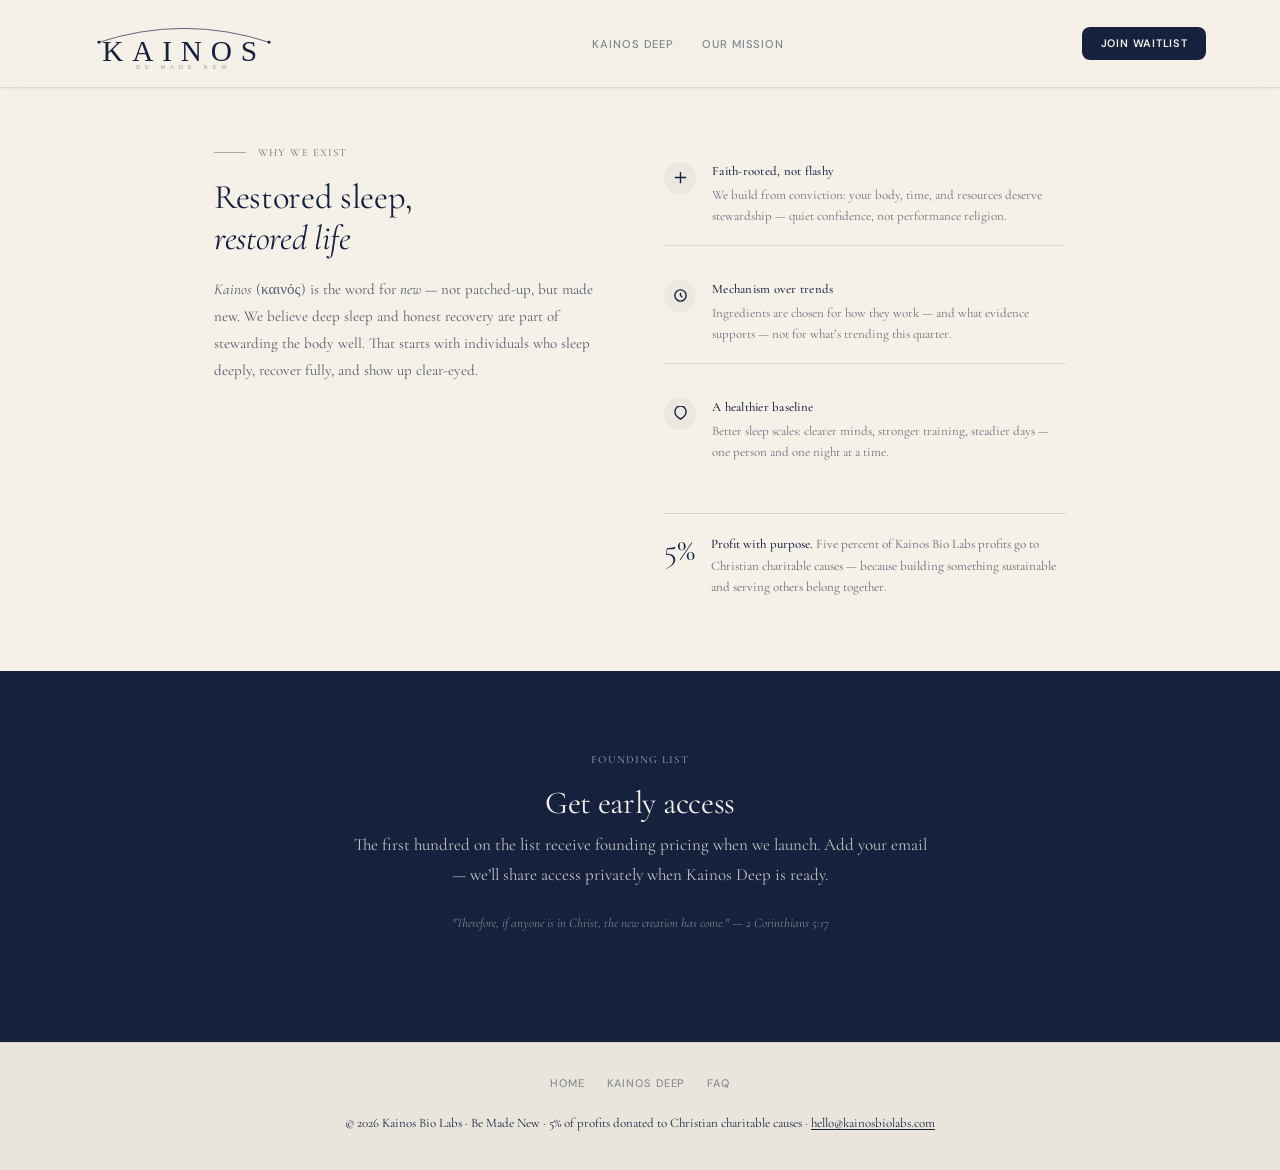
==== commit cac4e53f: "Remove public founder codes; align waitlist-only pricing copy - Replace pricing-card code lines with" ====
--- a/about.html
+++ b/about.html
@@ -132,7 +132,7 @@
   <div class="cta-band__inner">
     <p class="eyebrow eyebrow--on-dark">Founding list</p>
     <h2 id="cta-about-heading" class="h-section h-section--on-dark">Get early access</h2>
-    <p class="lead lead--on-dark">The first hundred on the list receive founding pricing when we launch. Add your email — we'll send your code when Kainos Deep is ready.</p>
+    <p class="lead lead--on-dark">The first hundred on the list receive founding pricing when we launch. Add your email — we’ll share access privately when Kainos Deep is ready.</p>
     <p class="quote-attribution">"Therefore, if anyone is in Christ, the new creation has come." — 2 Corinthians 5:17</p>
     <div class="klaviyo-form-V8hLfp"></div>
   </div>
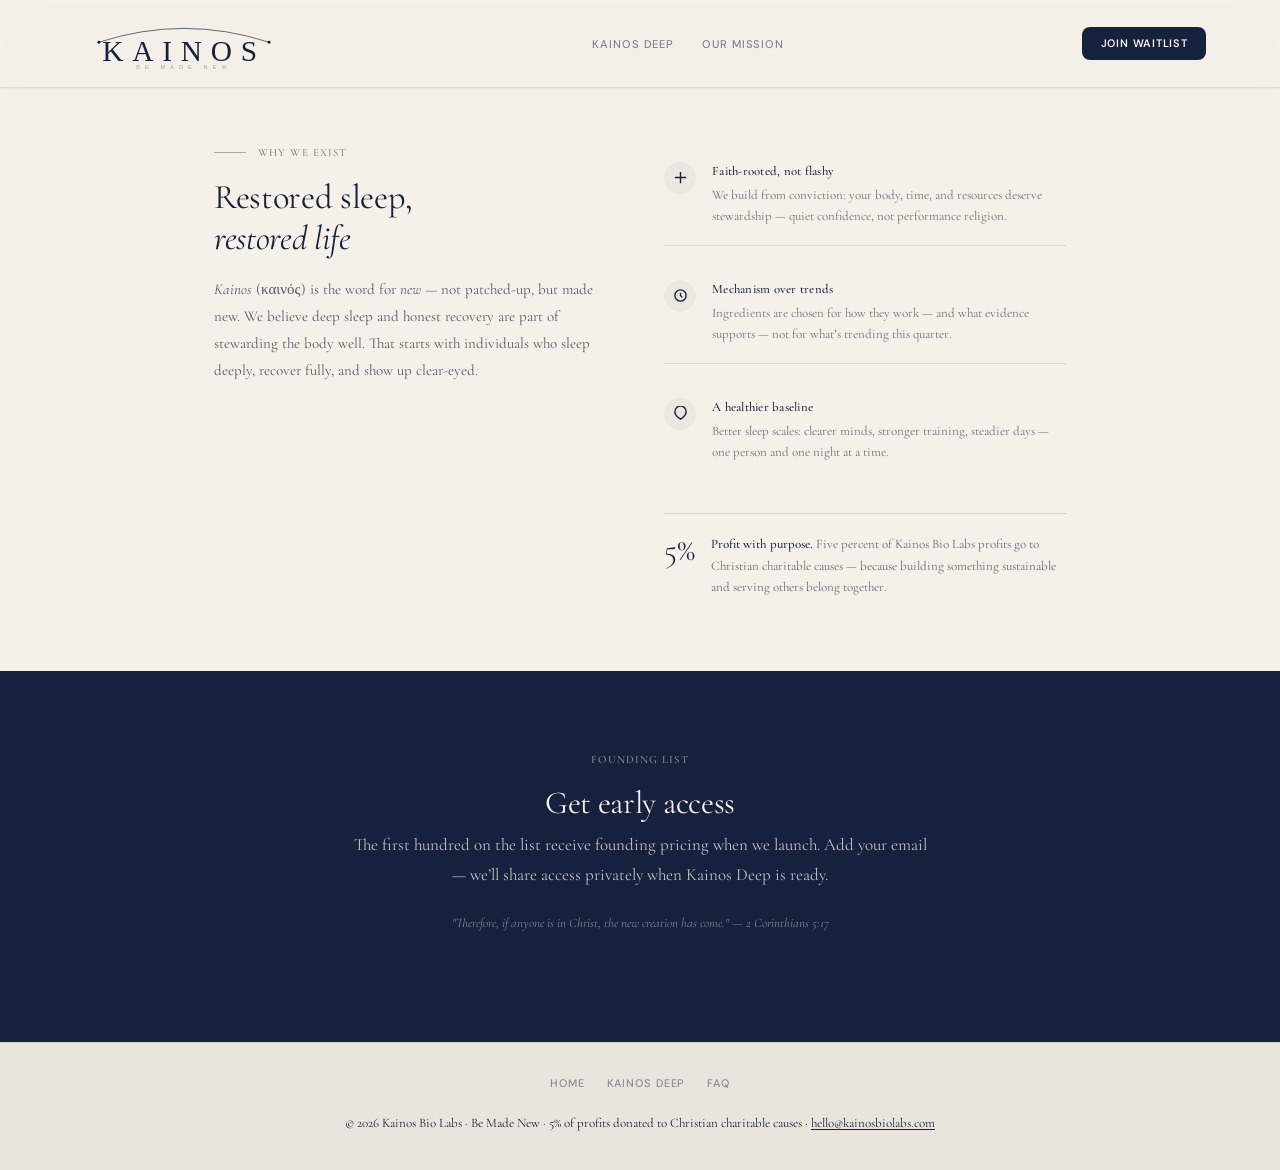
==== commit 16cce5a5: "Nav: transparent navy logo asset (track SVG for deploy) - Add kainos-logo-navy-transparent.svg; poin" ====
--- a/about.html
+++ b/about.html
@@ -50,7 +50,7 @@
 <nav class="site-nav" id="site-nav" aria-label="Primary">
   <div class="nav-inner">
     <a class="nav-logo" href="index.html" aria-label="Kainos Bio Labs — home">
-      <img class="nav-logo-img" src="kainos-logo-navy-on-cream.svg" width="600" height="180" alt="" decoding="async"/>
+      <img class="nav-logo-img" src="kainos-logo-navy-transparent.svg" width="600" height="180" alt="" decoding="async"/>
     </a>
     <button type="button" class="nav-toggle" aria-expanded="false" aria-controls="nav-menu" aria-label="Open menu">
       <span></span><span></span><span></span>
--- a/styles.css
+++ b/styles.css
@@ -342,7 +342,7 @@
   flex-shrink: 1;
   min-width: 0;
 }
-/* Final brand mark: kainos-logo-navy-on-cream.svg (600×180 artboard) — scale by width only to preserve proportions */
+/* Nav mark: kainos-logo-navy-transparent.svg (600×180) — navy on transparent; scale by width only */
 .nav-logo-img {
   width: clamp(152px, 36vw, 220px);
   height: auto;
@@ -1556,6 +1556,16 @@
   .product-deep-pricing > .price-card {
     min-width: 100% !important;
   }
+  .price-card__note {
+    line-height: 1.42;
+    max-width: 22rem;
+    margin-left: auto;
+    margin-right: auto;
+  }
+  .product-detail-trust__list {
+    row-gap: 0.4rem;
+    column-gap: 1.35rem;
+  }
   .ingredient-deep-dive .h-section {
     font-size: clamp(1.45rem, 5.5vw, 1.85rem) !important;
   }
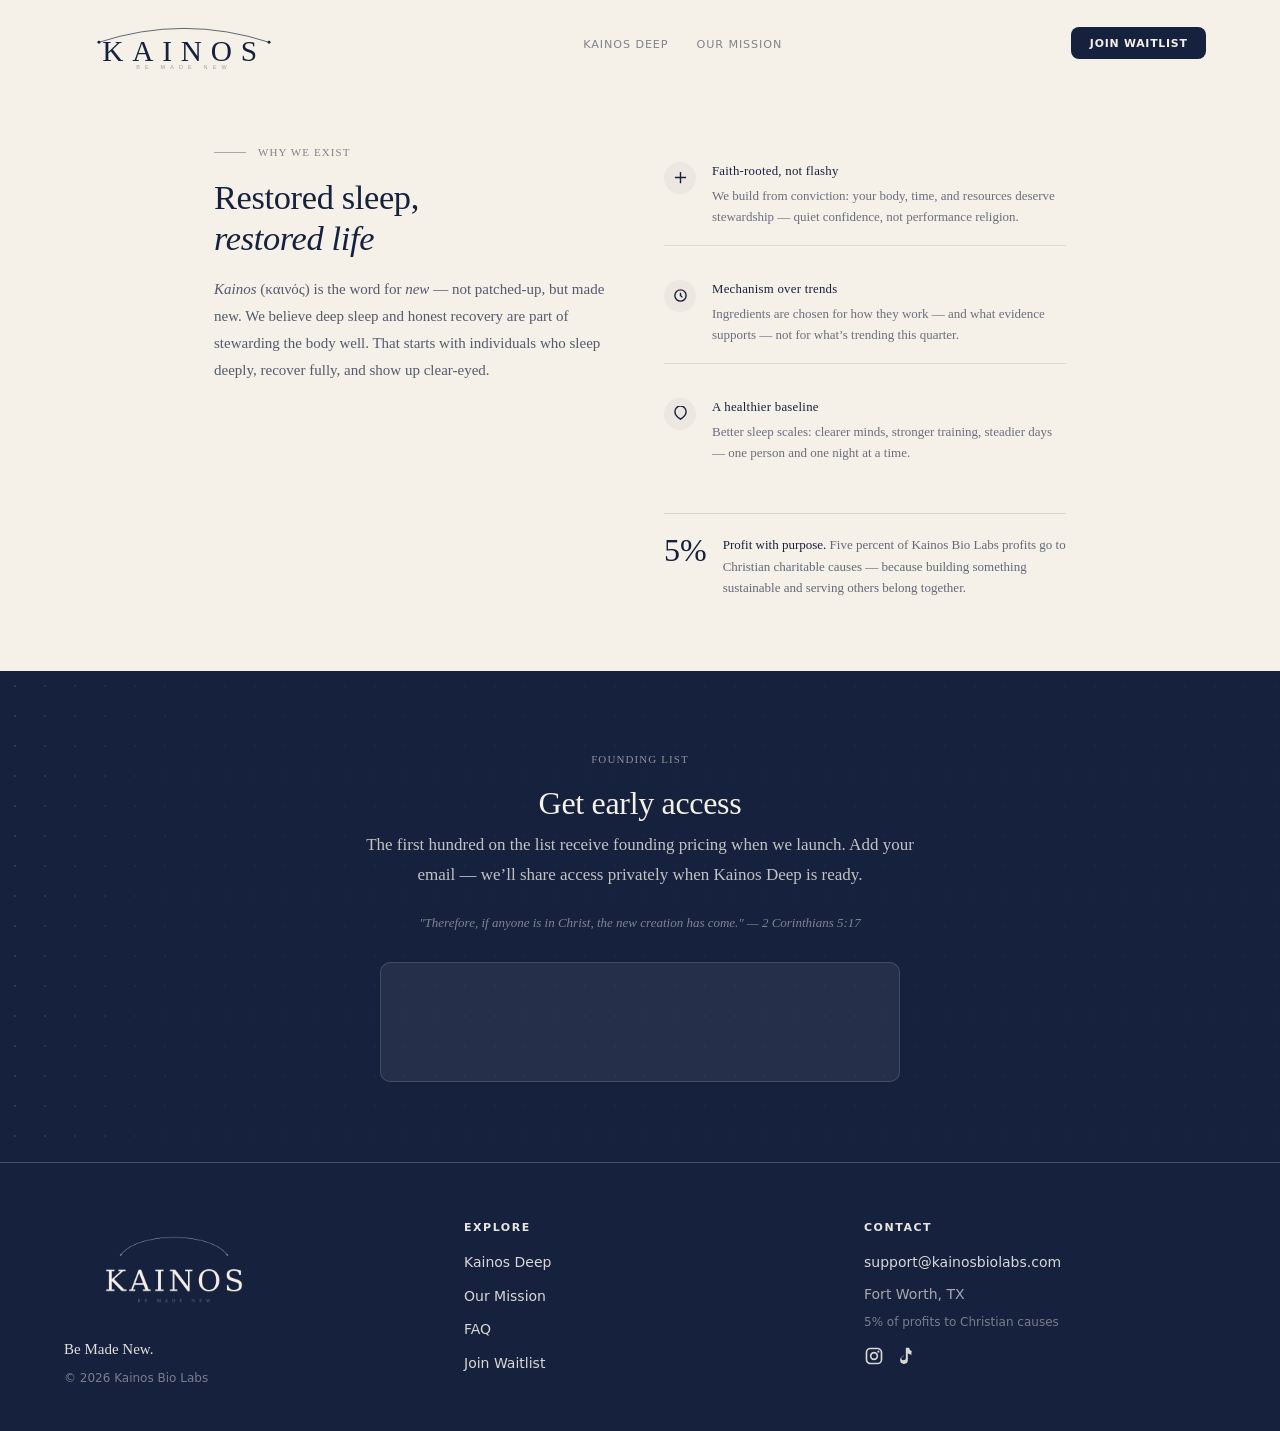
==== commit f59b799b: "Refactor CSS, unify footers, fix font preload, add Klaviyo FOUC guard - styles.css: full single-pass" ====
--- a/about.html
+++ b/about.html
@@ -2,7 +2,12 @@
 <html lang="en">
 <head>
 <meta charset="UTF-8" />
-<link rel="canonical" href="https://www.kainosbiolabs.com/about.html"/>
+<meta http-equiv="X-Content-Type-Options" content="nosniff"/>
+<meta http-equiv="X-Frame-Options" content="SAMEORIGIN"/>
+<meta http-equiv="Referrer-Policy" content="strict-origin-when-cross-origin"/>
+<meta http-equiv="Permissions-Policy" content="camera=(), microphone=(), geolocation=(), payment=()"/>
+<meta http-equiv="Content-Security-Policy" content="default-src 'self'; script-src 'self' 'unsafe-inline' https://www.googletagmanager.com https://static.klaviyo.com https://www.klaviyo.com; style-src 'self' 'unsafe-inline' https://fonts.googleapis.com; font-src https://fonts.gstatic.com; img-src 'self' data: https:; connect-src 'self' https://www.google-analytics.com https://analytics.google.com https://www.googletagmanager.com https://www.klaviyo.com https://a.klaviyo.com; frame-ancestors 'none';"/>
+<link rel="canonical" href="https://kainosbiolabs.com/about.html"/>
 <!-- Google tag (gtag.js) -->
 <script async src="https://www.googletagmanager.com/gtag/js?id=G-3431XCGMX7"></script>
 <script>
@@ -13,16 +18,17 @@
 </script>
 <meta name="viewport" content="width=device-width, initial-scale=1.0"/>
 <meta name="description" content="Our mission — Kainos Bio Labs. Faith-driven, science-backed sleep and recovery. Be Made New."/>
-<meta name="theme-color" content="#16213E"/>
+<meta name="theme-color" content="#070b18"/>
 <title>Our Mission | Kainos Bio Labs</title>
 
 <meta property="og:title" content="Our Mission | Kainos Bio Labs"/>
 <meta property="og:description" content="Faith-driven, science-backed sleep and recovery. Kainos Deep — coming 2026."/>
 <meta property="og:type" content="website"/>
-<meta property="og:image" content="og-image.png"/>
+<meta property="og:url" content="https://kainosbiolabs.com/about.html"/>
+<meta property="og:image" content="https://kainosbiolabs.com/og-image.png"/>
 <meta property="og:image:width" content="1200"/>
 <meta property="og:image:height" content="630"/>
-<meta name="twitter:image" content="og-image.png"/>
+<meta name="twitter:image" content="https://kainosbiolabs.com/og-image.png"/>
 <meta name="twitter:card" content="summary_large_image"/>
 <meta name="twitter:title" content="Our Mission | Kainos Bio Labs"/>
 <meta name="twitter:description" content="Faith-driven, science-backed sleep and recovery. Kainos Deep — coming 2026."/>
@@ -37,12 +43,41 @@
 
 <link rel="preconnect" href="https://fonts.googleapis.com"/>
 <link rel="preconnect" href="https://fonts.gstatic.com" crossorigin/>
-<link rel="preload" href="https://fonts.googleapis.com/css2?family=Cormorant+Garamond:ital,wght@0,300;0,400;0,500;0,600;1,300;1,400&family=DM+Sans:ital,opsz,wght@0,9..40,300;0,9..40,400;0,9..40,500;0,9..40,600;1,9..40,400&display=swap" as="style"/>
 <link href="https://fonts.googleapis.com/css2?family=Cormorant+Garamond:ital,wght@0,300;0,400;0,500;0,600;1,300;1,400&family=DM+Sans:ital,opsz,wght@0,9..40,300;0,9..40,400;0,9..40,500;0,9..40,600;1,9..40,400&display=swap" rel="stylesheet"/>
 <link rel="stylesheet" href="styles.css"/>
+<script type="application/ld+json">
+{
+  "@context": "https://schema.org",
+  "@graph": [
+    {
+      "@type": "Organization",
+      "@id": "https://kainosbiolabs.com/#organization",
+      "name": "Kainos Bio Labs",
+      "url": "https://kainosbiolabs.com/"
+    },
+    {
+      "@type": "AboutPage",
+      "@id": "https://kainosbiolabs.com/about.html#webpage",
+      "url": "https://kainosbiolabs.com/about.html",
+      "name": "Our Mission | Kainos Bio Labs",
+      "isPartOf": { "@id": "https://kainosbiolabs.com/#website" },
+      "mainEntity": { "@id": "https://kainosbiolabs.com/#organization" },
+      "inLanguage": "en-US"
+    },
+    {
+      "@type": "WebSite",
+      "@id": "https://kainosbiolabs.com/#website",
+      "url": "https://kainosbiolabs.com/",
+      "name": "Kainos Bio Labs",
+      "publisher": { "@id": "https://kainosbiolabs.com/#organization" }
+    }
+  ]
+}
+</script>
 <script src="main.js" defer></script>
 </head>
 <body>
+<div id="scroll-progress" aria-hidden="true"></div>
 
 <a class="skip-link" href="#main">Skip to content</a>
 
@@ -50,7 +85,7 @@
 <nav class="site-nav" id="site-nav" aria-label="Primary">
   <div class="nav-inner">
     <a class="nav-logo" href="index.html" aria-label="Kainos Bio Labs — home">
-      <img class="nav-logo-img" src="kainos-logo-navy-transparent.svg" width="600" height="180" alt="" decoding="async"/>
+      <img class="nav-logo-img" src="kainos-logo-navy-transparent.svg" width="600" height="180" alt="" decoding="async" fetchpriority="high"/>
     </a>
     <button type="button" class="nav-toggle" aria-expanded="false" aria-controls="nav-menu" aria-label="Open menu">
       <span></span><span></span><span></span>
@@ -75,7 +110,7 @@
           <div class="about-mission-eyebrow-line"></div>
           <span>Why we exist</span>
         </div>
-        <h2 id="mission-heading" class="about-mission-heading">Restored sleep,<br><em>restored life</em></h2>
+        <h1 id="mission-heading" class="about-mission-heading">Restored sleep,<br><em>restored life</em></h1>
         <p class="body-narrow">
           <em lang="el">Kainos</em> (καινός) is the word for <em>new</em> — not patched-up, but made new. We believe deep sleep and honest recovery are part of stewarding the body well. That starts with individuals who sleep deeply, recover fully, and show up clear-eyed.
         </p>
@@ -129,6 +164,7 @@
 </section>
 
 <section class="cta-band cta-band--soft" aria-labelledby="cta-about-heading">
+  <canvas id="cta-canvas" aria-hidden="true"></canvas>
   <div class="cta-band__inner">
     <p class="eyebrow eyebrow--on-dark">Founding list</p>
     <h2 id="cta-about-heading" class="h-section h-section--on-dark">Get early access</h2>
@@ -140,13 +176,41 @@
 
 </main>
 
-<footer class="site-footer-simple">
-  <nav class="footer-min" aria-label="Footer">
-    <a href="index.html">Home</a>
-    <a href="product.html">Kainos Deep</a>
-    <a href="product.html#faq">FAQ</a>
-  </nav>
-  <p class="site-footer-simple__text">© 2026 Kainos Bio Labs · Be Made New · 5% of profits donated to Christian charitable causes · <script>document.write('<a href="mailto:hello@kainosbiolabs.com" class="footer-mail">hello@kainosbiolabs.com<\/a>');</script><noscript>hello [at] kainosbiolabs [dot] com</noscript></p>
+<footer class="site-footer-rich" aria-labelledby="footer-explore-heading footer-contact-heading">
+  <div class="site-footer-rich__inner">
+    <div class="site-footer-rich__col site-footer-rich__col--brand">
+      <a class="site-footer-rich__logo-link" href="index.html" aria-label="Kainos Bio Labs — home">
+        <img class="site-footer-rich__logo" src="kainos-logo-cream-on-navy.png" width="240" height="72" alt="" decoding="async" loading="lazy"/>
+      </a>
+      <p class="site-footer-rich__tagline">Be Made New.</p>
+      <p class="site-footer-rich__copy">© 2026 Kainos Bio Labs</p>
+    </div>
+    <div class="site-footer-rich__col">
+      <h2 id="footer-explore-heading" class="site-footer-rich__heading">Explore</h2>
+      <ul class="site-footer-rich__list">
+        <li><a href="product.html">Kainos Deep</a></li>
+        <li><a href="about.html">Our Mission</a></li>
+        <li><a href="product.html#faq">FAQ</a></li>
+        <li><a href="index.html#waitlist" data-scroll="waitlist">Join Waitlist</a></li>
+      </ul>
+    </div>
+    <div class="site-footer-rich__col">
+      <h2 id="footer-contact-heading" class="site-footer-rich__heading">Contact</h2>
+      <ul class="site-footer-rich__list">
+        <li><a href="mailto:support@kainosbiolabs.com" class="site-footer-rich__email">support@kainosbiolabs.com</a></li>
+        <li class="site-footer-rich__muted">Fort Worth, TX</li>
+        <li class="site-footer-rich__muted site-footer-rich__muted--small">5% of profits to Christian causes</li>
+        <li class="site-footer-rich__social">
+          <a href="https://instagram.com/kainosbiolabs" target="_blank" rel="noopener noreferrer" aria-label="Kainos on Instagram" class="site-footer-rich__social-link">
+            <svg width="20" height="20" viewBox="0 0 24 24" aria-hidden="true" focusable="false"><path fill="currentColor" d="M7.8 2h8.4C19.4 2 22 4.6 22 7.8v8.4a5.8 5.8 0 0 1-5.8 5.8H7.8C4.6 22 2 19.4 2 16.2V7.8A5.8 5.8 0 0 1 7.8 2m-.2 2A3.6 3.6 0 0 0 4 7.6v8.8C4 18.39 5.61 20 7.6 20h8.8a3.6 3.6 0 0 0 3.6-3.6V7.6C20 5.61 18.39 4 16.4 4H7.6m9.65 1.5a1.25 1.25 0 0 1 1.25 1.25A1.25 1.25 0 0 1 17.25 8 1.25 1.25 0 0 1 16 6.75a1.25 1.25 0 0 1 1.25-1.25M12 7a5 5 0 0 1 5 5 5 5 0 0 1-5 5 5 5 0 0 1-5-5 5 5 0 0 1 5-5m0 2a3 3 0 0 0-3 3 3 3 0 0 0 3 3 3 3 0 0 0 3-3 3 3 0 0 0-3-3z"/></svg>
+          </a>
+          <a href="https://tiktok.com/@kainosbiolabs" target="_blank" rel="noopener noreferrer" aria-label="Kainos on TikTok" class="site-footer-rich__social-link">
+            <svg width="20" height="20" viewBox="0 0 24 24" aria-hidden="true" focusable="false"><path fill="currentColor" d="M19.59 6.69a4.83 4.83 0 0 1-3.77-4.25V2h-4.01v12.67a2.75 2.75 0 1 1-2.52-2.92c.08 0 .15 0 .22.01V12.4a6.17 6.17 0 0 0-1.09-.1A4.63 4.63 0 0 0 5 16.91a4.63 4.63 0 0 0 4.6 4.63 4.63 4.63 0 0 0 4.6-4.63V8.8a6.84 6.84 0 0 0 4.39 1.56V6.07a4.9 4.9 0 0 1-1-.1z"/></svg>
+          </a>
+        </li>
+      </ul>
+    </div>
+  </div>
 </footer>
 
 <script async type='text/javascript' src='https://static.klaviyo.com/onsite/js/Ubpd6k/klaviyo.js?company_id=Ubpd6k'></script>
--- a/styles.css
+++ b/styles.css
@@ -26,13 +26,16 @@
   --section-y-tight: clamp(2.75rem, 6vw, 3.75rem);
   --font-serif: 'Cormorant Garamond', Georgia, 'Times New Roman', serif;
   --font-sans: 'DM Sans', system-ui, sans-serif;
-}
-
+  /* Night hero / status bar (aligned with .hero-klaviyo) */
+  --night-zenith: #070b18;
+  --night-hero-horizon: #1e2d4f;
+}
+
+/* —— Base —— */
 html {
   scroll-behavior: smooth;
   scroll-padding-top: 6rem;
 }
-
 body {
   font-family: var(--font-sans);
   font-optical-sizing: auto;
@@ -42,12 +45,13 @@
   line-height: 1.55;
   -webkit-font-smoothing: antialiased;
 }
-
 :focus-visible {
   outline: 2px solid var(--text);
   outline-offset: 3px;
 }
-
+.section--navy :focus-visible {
+  outline-color: rgba(245, 240, 232, 0.8);
+}
 .skip-link {
   position: absolute; left: -9999px; top: auto; width: 1px; height: 1px; overflow: hidden;
 }
@@ -57,7 +61,6 @@
   background: var(--btn-fill); color: var(--btn-text); text-decoration: none;
   font-size: 0.85rem; border-radius: var(--radius);
 }
-
 [data-animate] {
   opacity: 0;
   transform: translateY(16px);
@@ -68,11 +71,7 @@
   transform: none;
 }
 @media (prefers-reduced-motion: reduce) {
-  [data-animate] {
-    opacity: 1;
-    transform: none;
-    transition: none;
-  }
+  [data-animate] { opacity: 1; transform: none; transition: none; }
 }
 
 /* —— Layout: sections & containers —— */
@@ -83,21 +82,19 @@
   padding-top: var(--section-y-tight);
   padding-bottom: var(--section-y-tight);
 }
-.section--sand {
-  background: var(--bg-sand);
-}
-.section--cream {
-  background: var(--bg-primary);
-}
-.section--secondary {
-  background: var(--bg-secondary);
-}
-.section--navy {
-  background: var(--btn-fill);
-  color: var(--cream);
-}
-.section--center {
-  text-align: center;
+.section--sand  { background: var(--bg-sand); }
+.section--cream { background: var(--bg-primary); }
+.section--secondary { background: var(--bg-secondary); }
+.section--navy  { background: var(--btn-fill); color: var(--cream); }
+.section--center { text-align: center; }
+.section--wave-bottom {
+  clip-path: polygon(0 0, 100% 0, 100% 92%, 0 100%);
+  padding-bottom: 6rem;
+}
+.section--wave-top {
+  clip-path: polygon(0 8%, 100% 0, 100% 100%, 0 100%);
+  padding-top: 6rem;
+  margin-top: -2rem;
 }
 
 .container {
@@ -105,21 +102,12 @@
   margin-left: auto;
   margin-right: auto;
 }
-.container--narrow {
-  max-width: 36rem;
-}
-.container--md {
-  max-width: 42rem;
-}
-.container--lg {
-  max-width: 50rem;
-}
-.container--xl {
-  max-width: 56rem;
-}
-.container--product-grid {
-  max-width: 68.75rem;
-}
+.container--narrow  { max-width: 36rem; }
+.container.container--narrow { max-width: 560px; }
+.container--md      { max-width: 42rem; }
+.container--lg      { max-width: 50rem; }
+.container--xl      { max-width: 56rem; }
+.container--product-grid { max-width: 68.75rem; }
 .container--product-wide {
   max-width: 71rem;
   margin-left: auto;
@@ -134,22 +122,14 @@
   border: 0;
   margin: 0;
 }
-.divider--loose {
-  margin: 2.25rem 0;
-}
-.divider--on-dark {
-  background: rgba(245, 240, 232, 0.12);
-}
-.divider--space-lg {
-  margin: 2.5rem 0;
-}
+.divider--loose      { margin: 2.25rem 0; }
+.divider--on-dark    { background: rgba(245, 240, 232, 0.12); }
+.divider--space-lg   { margin: 2.5rem 0; }
 
 .visually-hidden {
   position: absolute;
-  width: 1px;
-  height: 1px;
-  padding: 0;
-  margin: -1px;
+  width: 1px; height: 1px;
+  padding: 0; margin: -1px;
   overflow: hidden;
   clip: rect(0, 0, 0, 0);
   white-space: nowrap;
@@ -166,15 +146,9 @@
   color: var(--muted);
   margin: 0 0 1rem;
 }
-.eyebrow--center {
-  text-align: center;
-}
-.eyebrow--on-dark {
-  color: rgba(245, 240, 232, 0.55);
-}
-.eyebrow--tight-bottom {
-  margin-bottom: 0.75rem;
-}
+.eyebrow--center      { text-align: center; }
+.eyebrow--on-dark     { color: rgba(245, 240, 232, 0.55); }
+.eyebrow--tight-bottom { margin-bottom: 0.75rem; }
 
 .h-display {
   font-family: var(--font-serif);
@@ -185,12 +159,8 @@
   letter-spacing: -0.01em;
   margin: 0 0 1rem;
 }
-.h-display--center {
-  text-align: center;
-}
-.h-display--on-dark {
-  color: var(--cream);
-}
+.h-display--center  { text-align: center; }
+.h-display--on-dark { color: var(--cream); }
 
 .h-section {
   font-family: var(--font-serif);
@@ -201,12 +171,8 @@
   letter-spacing: -0.01em;
   margin: 0 0 0.5rem;
 }
-.h-section--center {
-  text-align: center;
-}
-.h-section--on-dark {
-  color: var(--cream);
-}
+.h-section--center  { text-align: center; }
+.h-section--on-dark { color: var(--cream); }
 
 .lead {
   font-family: var(--font-serif);
@@ -216,15 +182,8 @@
   max-width: 34rem;
   margin: 0 0 1.5rem;
 }
-.lead--center {
-  margin-left: auto;
-  margin-right: auto;
-  text-align: center;
-}
-.lead--on-dark {
-  color: rgba(245, 240, 232, 0.78);
-  max-width: none;
-}
+.lead--center  { margin-left: auto; margin-right: auto; text-align: center; }
+.lead--on-dark { color: rgba(245, 240, 232, 0.78); max-width: none; }
 
 .caption {
   font-family: var(--font-serif);
@@ -234,9 +193,7 @@
   color: rgba(var(--text-rgb), 0.5);
   margin: 0 0 1rem;
 }
-.caption--center {
-  text-align: center;
-}
+.caption--center { text-align: center; }
 
 .quote-attribution {
   font-family: var(--font-serif);
@@ -254,7 +211,7 @@
   color: rgba(var(--text-rgb), 0.72);
 }
 
-/* —— Buttons (in-content, not nav) —— */
+/* —— Buttons —— */
 .btn-row {
   display: flex;
   flex-wrap: wrap;
@@ -274,55 +231,60 @@
   border: 1px solid transparent;
   transition: background 0.2s, color 0.2s, border-color 0.2s;
 }
-.btn--primary {
-  background: var(--btn-fill);
-  color: var(--cream);
-}
-.btn--primary:hover {
-  background: var(--near-black);
-}
-.btn--ghost {
-  background: transparent;
-  color: var(--text);
-  border-color: var(--border-strong);
-}
-.btn--ghost:hover {
-  border-color: var(--text);
-  background: rgba(255, 255, 255, 0.35);
-}
-
-/* —— CTA band (waitlist / Klaviyo) —— */
+.btn--primary { background: var(--btn-fill); color: var(--cream); }
+.btn--primary:hover { background: var(--near-black); }
+.btn--ghost { background: transparent; color: var(--text); border-color: var(--border-strong); }
+.btn--ghost:hover { border-color: var(--text); background: rgba(255, 255, 255, 0.35); }
+
+/* —— CTA band —— */
 .cta-band {
+  position: relative;
+  overflow: hidden;
   padding: var(--section-y) 1.5rem;
   text-align: center;
   background: var(--btn-fill);
   color: var(--cream);
 }
 .cta-band__inner {
+  position: relative;
+  z-index: 1;
   max-width: 36rem;
   margin: 0 auto;
 }
-.cta-band--soft .h-section--on-dark {
-  font-size: clamp(1.5rem, 3vw, 2rem);
-}
-.cta-band--minimal .lead--on-dark {
-  margin-bottom: 1.5rem;
-  font-size: 1rem;
-}
-
-/* NAV */
+.cta-band--soft .h-section--on-dark  { font-size: clamp(1.5rem, 3vw, 2rem); }
+.cta-band--minimal .lead--on-dark    { margin-bottom: 1.5rem; font-size: 1rem; }
+#science-canvas,
+#cta-canvas {
+  position: absolute;
+  inset: 0;
+  width: 100%;
+  height: 100%;
+  pointer-events: none;
+  z-index: 0;
+}
+
+/* —— Nav —— */
 .site-nav {
   position: fixed; top: 0; left: 0; right: 0; z-index: 100;
-  background: rgba(245, 240, 232, 0.92);
-  backdrop-filter: blur(18px) saturate(1.1);
-  -webkit-backdrop-filter: blur(18px) saturate(1.1);
-  border-bottom: 1px solid var(--border);
-  box-shadow: var(--shadow-sm);
-  transition: box-shadow 0.25s ease;
+  background: transparent;
+  backdrop-filter: none;
+  -webkit-backdrop-filter: none;
+  border-bottom: 1px solid transparent;
+  box-shadow: none;
+  transition: background-color 0.35s ease, border-color 0.35s ease, box-shadow 0.35s ease;
 }
 .site-nav.is-scrolled {
-  box-shadow: 0 4px 24px rgba(22, 33, 62, 0.06);
-}
+  background: #16213E;
+  border-bottom: 1px solid rgba(245, 240, 232, 0.22);
+  box-shadow: 0 4px 24px rgba(0, 0, 0, 0.12);
+}
+.site-nav.is-scrolled .nav-links a       { color: rgba(245, 240, 232, 0.72); }
+.site-nav.is-scrolled .nav-links a:hover { color: var(--cream); }
+.site-nav.is-scrolled .nav-logo-img      { filter: brightness(0) invert(1); }
+.site-nav.is-scrolled .nav-toggle span   { background: var(--cream); }
+.site-nav.is-scrolled .nav-cta           { background: var(--cream); color: #16213E; }
+.site-nav.is-scrolled .nav-cta:hover     { background: rgba(245, 240, 232, 0.92); color: #16213E; }
+
 .nav-inner {
   max-width: 1180px; margin: 0 auto;
   display: flex; align-items: center; justify-content: space-between;
@@ -330,9 +292,8 @@
   padding: 0.65rem 1.5rem;
   transition: padding 0.25s ease;
 }
-.site-nav.is-scrolled .nav-inner {
-  padding: 0.5rem 1.5rem;
-}
+.site-nav.is-scrolled .nav-inner { padding: 0.5rem 1.5rem; }
+
 .nav-logo {
   display: flex;
   align-items: center;
@@ -342,7 +303,6 @@
   flex-shrink: 1;
   min-width: 0;
 }
-/* Nav mark: kainos-logo-navy-transparent.svg (600×180) — navy on transparent; scale by width only */
 .nav-logo-img {
   width: clamp(152px, 36vw, 220px);
   height: auto;
@@ -360,9 +320,30 @@
   color: var(--muted);
   text-decoration: none;
   font-weight: 500;
-  transition: color 0.2s;
+  padding-bottom: 0.2rem;
+  border-bottom: 1.5px solid transparent;
+  transition: color 0.2s, border-color 0.2s;
 }
 .nav-links a:hover { color: var(--text); }
+
+.site-nav .nav-links a.active {
+  border-bottom-color: var(--text);
+  color: var(--text);
+}
+.site-nav.is-scrolled .nav-links a.active {
+  border-bottom-color: #f5f0e8;
+  color: rgba(245, 240, 232, 0.95);
+}
+.nav-logo.active { box-shadow: 0 2px 0 0 var(--text); }
+.site-nav.is-scrolled .nav-logo.active { box-shadow: 0 2px 0 0 #f5f0e8; }
+.nav-cta.active {
+  text-decoration: underline;
+  text-underline-offset: 0.35rem;
+  text-decoration-thickness: 1.5px;
+  text-decoration-color: var(--text);
+}
+.site-nav.is-scrolled .nav-cta.active { text-decoration-color: #f5f0e8; }
+
 .nav-cta {
   background: var(--btn-fill);
   color: var(--btn-text);
@@ -377,17 +358,17 @@
   font-weight: 600;
   transition: background 0.2s, transform 0.2s;
 }
-.nav-cta:hover { background: var(--near-black); }
+.nav-cta:hover  { background: var(--near-black); }
 .nav-cta:active { transform: scale(0.98); }
 .nav-cta-mobile-item { display: none; list-style: none; }
 .nav-cta--full { width: calc(100% - 3rem); margin: 0.75rem 1.5rem 0; }
+
 .nav-toggle {
   display: none;
   flex-direction: column;
   justify-content: center;
   gap: 5px;
-  width: 2.5rem;
-  height: 2.5rem;
+  width: 2.5rem; height: 2.5rem;
   padding: 0;
   border: none;
   background: transparent;
@@ -396,47 +377,131 @@
 }
 .nav-toggle span {
   display: block;
-  width: 1.35rem;
-  height: 2px;
+  width: 1.35rem; height: 2px;
   background: var(--text);
   margin-inline: auto;
   transition: transform 0.2s, opacity 0.2s;
 }
-.nav-toggle[aria-expanded="true"] span:nth-child(1) {
-  transform: translateY(7px) rotate(45deg);
-}
+.nav-toggle[aria-expanded="true"] span:nth-child(1) { transform: translateY(7px) rotate(45deg); }
 .nav-toggle[aria-expanded="true"] span:nth-child(2) { opacity: 0; }
-.nav-toggle[aria-expanded="true"] span:nth-child(3) {
-  transform: translateY(-7px) rotate(-45deg);
-}
-
-/* HERO + KLAVIYO */
+.nav-toggle[aria-expanded="true"] span:nth-child(3) { transform: translateY(-7px) rotate(-45deg); }
+
+/* —— Scroll progress —— */
+#scroll-progress {
+  position: fixed;
+  top: 0; left: 0;
+  height: 2px;
+  width: 0%;
+  background: #f5f0e8;
+  z-index: 9999;
+  transition: width 0.1s linear;
+  pointer-events: none;
+}
+
+/* —— Hero + Klaviyo —— */
 .hero-klaviyo {
   padding-top: calc(5.5rem + 3.5rem) !important;
   padding-bottom: clamp(3rem, 6vw, 4.5rem) !important;
   text-align: center;
-  background: var(--bg-primary);
-}
+  color: var(--cream);
+  /* Deep night sky: zenith → horizon haze (reads calmer with canvas stars on top) */
+  background:
+    radial-gradient(ellipse 95% 55% at 50% 108%, rgba(42, 58, 98, 0.55) 0%, transparent 58%),
+    radial-gradient(ellipse 70% 45% at 18% 8%, rgba(72, 92, 138, 0.28) 0%, transparent 52%),
+    radial-gradient(ellipse 55% 90% at 92% 40%, rgba(38, 52, 88, 0.2) 0%, transparent 45%),
+    linear-gradient(185deg, var(--night-zenith) 0%, #0e1428 32%, #141e38 58%, #1a2748 78%, var(--night-hero-horizon) 100%);
+}
+#waitlist {
+  position: relative;
+  overflow: hidden;
+}
+#waitlist .container {
+  position: relative;
+  z-index: 1;
+}
+#hero-canvas {
+  position: absolute;
+  inset: 0;
+  width: 100%;
+  height: 100%;
+  pointer-events: none;
+  z-index: 0;
+}
+.hero-eyebrow { color: rgba(245, 240, 232, 0.6) !important; }
+.hero-lead    { color: rgba(245, 240, 232, 0.85) !important; max-width: 36rem; }
+.hero-caption { color: rgba(245, 240, 232, 0.5) !important; }
+
+.hero-tub {
+  display: flex;
+  justify-content: center;
+  margin: 1.5rem 0;
+  animation: heroFloat 4s ease-in-out infinite;
+}
+@keyframes heroFloat {
+  0%, 100% { transform: translateY(0); }
+  50%       { transform: translateY(-8px); }
+}
+@media (prefers-reduced-motion: reduce) {
+  .hero-tub { animation: none; }
+}
+
+.hero-social-proof {
+  display: flex;
+  flex-direction: column;
+  align-items: center;
+  gap: 0.5rem;
+  margin: 0.75rem 0 1.25rem;
+}
+.hero-social-proof__text       { font-size: 0.8rem; color: rgba(245, 240, 232, 0.6); margin: 0; }
+.hero-social-proof__text strong { color: rgba(245, 240, 232, 0.9); font-weight: 500; }
+
 .klaviyo-form-V8hLfp {
   max-width: 520px;
   margin-left: auto;
   margin-right: auto;
-}
-@media (max-width: 640px) {
-  .hero-klaviyo .h-display {
-    font-size: clamp(1.75rem, 7vw, 2.35rem) !important;
-  }
-  .hero-klaviyo {
-    padding-top: calc(4.5rem + 3rem) !important;
-    padding-left: 1.25rem !important;
-    padding-right: 1.25rem !important;
-  }
-}
-
-/* STATS BAR */
+  min-height: 120px; /* reserve space while form loads */
+}
+
+/* —— 404 —— */
+.page-404 {
+  padding: clamp(5rem, 14vw, 8.5rem) 1.5rem 4rem;
+  min-height: 52vh;
+  text-align: center;
+}
+.page-404__inner {
+  max-width: 28rem;
+  margin: 0 auto;
+}
+.page-404__title {
+  font-family: var(--font-serif);
+  font-size: clamp(2rem, 6vw, 2.75rem);
+  font-weight: 400;
+  color: var(--text);
+  line-height: 1.15;
+  margin: 0 0 1rem;
+}
+.page-404__lead {
+  font-size: 1rem;
+  color: var(--muted);
+  margin: 0 0 1.75rem;
+  line-height: 1.65;
+}
+.page-404 .btn-row {
+  justify-content: center;
+}
+
+/* —— Stats bar —— */
 .stats-bar {
-  background: var(--bg-secondary);
-  border-bottom: 1px solid var(--border);
+  background: linear-gradient(
+    180deg,
+    var(--night-hero-horizon) 0%,
+    #1c2c4a 18%,
+    #192645 40%,
+    #16213e 72%,
+    #16213e 100%
+  );
+  border-top: 1px solid rgba(245, 240, 232, 0.12);
+  border-bottom: 1px solid rgba(245, 240, 232, 0.15);
 }
 .stats-bar-inner {
   max-width: 1180px;
@@ -448,14 +513,14 @@
 .stat-item {
   text-align: center;
   padding: 0.5rem 0.5rem;
-  border-right: 1px solid var(--border);
+  border-right: 1px solid rgba(245, 240, 232, 0.12);
 }
 .stat-item:last-child { border-right: none; }
 .stat-num {
   font-family: var(--font-serif);
   font-size: clamp(1.65rem, 3vw, 2.15rem);
   font-weight: 400;
-  color: var(--text);
+  color: #f5f0e8;
   line-height: 1;
   letter-spacing: -0.02em;
 }
@@ -463,117 +528,10 @@
   font-size: 0.625rem;
   letter-spacing: 0.08em;
   text-transform: uppercase;
-  color: var(--muted);
+  color: rgba(245, 240, 232, 0.65);
   margin-top: 0.4rem;
   font-weight: 500;
 }
-
-/* Legacy section helpers (dark mission blocks if reused) */
-.section-eyebrow {
-  display: flex;
-  align-items: center;
-  gap: 0.75rem;
-  margin-bottom: 1rem;
-}
-.section-eyebrow-line {
-  width: 2rem;
-  height: 1px;
-  background: var(--text);
-  opacity: 0.35;
-}
-.section-eyebrow span {
-  font-size: 0.6875rem;
-  letter-spacing: 0.1em;
-  text-transform: uppercase;
-  color: var(--muted);
-  font-weight: 500;
-}
-.section-title {
-  font-family: var(--font-serif);
-  font-size: clamp(2rem, 3.5vw, 3.2rem);
-  font-weight: 300;
-  line-height: 1.1;
-  color: var(--cream);
-  margin-bottom: 1rem;
-}
-.section-title em { font-style: italic; opacity: 0.92; }
-.section-desc {
-  font-size: 0.95rem;
-  line-height: 1.8;
-  color: rgba(245, 240, 232, 0.72);
-  max-width: 520px;
-}
-
-.mission-section {
-  background: var(--near-black);
-}
-.mission-section--page {
-  padding-top: calc(5.5rem + 4rem);
-}
-.mission-shell {
-  display: grid;
-  grid-template-columns: 1fr 1fr;
-  gap: 4rem;
-  align-items: center;
-}
-.mission-left .section-title { color: var(--cream); }
-.mission-left .section-desc { color: rgba(245, 240, 232, 0.72); }
-.mission-cards { display: flex; flex-direction: column; gap: 1rem; }
-.mission-card {
-  background: rgba(255, 255, 255, 0.03);
-  border: 1px solid rgba(255, 255, 255, 0.08);
-  border-radius: var(--radius);
-  padding: 1.15rem 1.35rem;
-  display: flex;
-  gap: 1rem;
-  align-items: flex-start;
-}
-.mission-card-icon {
-  width: 34px;
-  height: 34px;
-  border-radius: 50%;
-  background: rgba(245, 240, 232, 0.06);
-  display: flex;
-  align-items: center;
-  justify-content: center;
-  flex-shrink: 0;
-  color: var(--cream);
-}
-.mission-card-icon svg { width: 15px; height: 15px; }
-.mission-card-title {
-  font-size: 0.8rem;
-  font-weight: 500;
-  color: var(--cream);
-  letter-spacing: 0.02em;
-  margin-bottom: 0.2rem;
-}
-.mission-card-text {
-  font-size: 0.78rem;
-  color: rgba(245, 240, 232, 0.58);
-  line-height: 1.6;
-}
-.tithe-highlight {
-  margin-top: 1.5rem;
-  border-left: 2px solid rgba(245, 240, 232, 0.25);
-  padding: 1.15rem 0 1.15rem 1.25rem;
-  display: flex;
-  gap: 1rem;
-  align-items: center;
-}
-.tithe-pct {
-  font-family: var(--font-serif);
-  font-size: 2.25rem;
-  font-weight: 300;
-  color: var(--cream);
-  line-height: 1;
-  flex-shrink: 0;
-}
-.tithe-text {
-  font-size: 0.8rem;
-  color: rgba(245, 240, 232, 0.65);
-  line-height: 1.6;
-}
-.tithe-text strong { color: var(--cream); font-weight: 500; }
 
 /* —— Product: showcase —— */
 .product-showcase {
@@ -593,12 +551,8 @@
   flex-direction: column;
   gap: 1.35rem;
 }
-.product-hero__actions {
-  margin-top: 0.25rem;
-}
-.product-hero__aux {
-  margin: 1.1rem 0 0;
-}
+.product-hero__actions { margin-top: 0.25rem; }
+.product-hero__aux     { margin: 1.1rem 0 0; }
 .product-hero__aux-link {
   font-family: var(--font-sans);
   font-size: 0.6875rem;
@@ -667,10 +621,7 @@
   text-transform: uppercase;
   color: rgba(var(--text-rgb), 0.42);
 }
-.product-trust-strip li {
-  display: inline-flex;
-  align-items: center;
-}
+.product-trust-strip li { display: inline-flex; align-items: center; }
 .product-trust-strip li:not(:last-child) {
   padding-right: clamp(0.85rem, 2vw, 1.35rem);
   margin-right: clamp(0.85rem, 2vw, 1.35rem);
@@ -706,19 +657,11 @@
   margin-top: 0.35rem;
 }
 
-.product-tub-wrap {
-  display: flex;
-  justify-content: flex-end;
-}
-.tub-stack {
-  position: relative;
-  width: 340px;
-}
+.product-tub-wrap { display: flex; justify-content: flex-end; }
+.tub-stack { position: relative; width: 340px; }
 .tub-shadow {
   position: absolute;
-  left: 2.5rem;
-  right: 2.5rem;
-  bottom: -1.15rem;
+  left: 2.5rem; right: 2.5rem; bottom: -1.15rem;
   height: 2.25rem;
   border-radius: var(--radius-pill);
   background: rgba(22, 33, 62, 0.08);
@@ -726,8 +669,7 @@
 }
 .tub-lid {
   margin: 0 auto;
-  height: 52px;
-  width: 74%;
+  height: 52px; width: 74%;
   border-radius: 28px 28px 0 0;
   background: linear-gradient(to right, #f4f4f4, #dddddd, #f7f7f7);
   border: 1px solid #cfcfcf;
@@ -744,25 +686,19 @@
 .tub-band {
   height: 60px;
   background: var(--text);
-  display: flex;
-  align-items: center;
-  justify-content: space-between;
+  display: flex; align-items: center; justify-content: space-between;
   padding: 0 1.5rem;
 }
 .tub-band__brand {
   color: var(--cream);
   font-family: var(--font-serif);
-  font-weight: 600;
-  font-size: 0.8125rem;
-  letter-spacing: 0.08em;
-  text-transform: uppercase;
+  font-weight: 600; font-size: 0.8125rem;
+  letter-spacing: 0.08em; text-transform: uppercase;
 }
 .tub-band__tag {
   color: #c9a66b;
   font-family: var(--font-serif);
-  font-size: 0.65rem;
-  text-transform: uppercase;
-  letter-spacing: 0.1em;
+  font-size: 0.65rem; text-transform: uppercase; letter-spacing: 0.1em;
 }
 .tub-label {
   padding: 1.65rem;
@@ -773,31 +709,24 @@
 .tub-label__eyebrow {
   font-family: var(--font-serif);
   color: var(--accent-warm-soft);
-  text-transform: uppercase;
-  letter-spacing: 0.1em;
-  font-size: 0.65rem;
-  margin-bottom: 0.75rem;
+  text-transform: uppercase; letter-spacing: 0.1em;
+  font-size: 0.65rem; margin-bottom: 0.75rem;
 }
 .tub-label__deep {
   font-family: var(--font-serif);
   font-size: clamp(3rem, 8vw, 4.25rem);
-  line-height: 0.92;
-  font-weight: 600;
-  letter-spacing: -0.02em;
-  color: var(--text);
-  text-transform: uppercase;
+  line-height: 0.92; font-weight: 600; letter-spacing: -0.02em;
+  color: var(--text); text-transform: uppercase;
 }
 .tub-label__tagline {
   margin-top: 0.5rem;
   font-family: var(--font-serif);
   color: rgba(var(--text-rgb), 0.55);
-  font-size: 1rem;
-  line-height: 1.5;
+  font-size: 1rem; line-height: 1.5;
 }
 .tub-stats {
   margin-top: 1.25rem;
-  display: grid;
-  grid-template-columns: 1fr 1fr;
+  display: grid; grid-template-columns: 1fr 1fr;
   gap: 0.65rem 1rem;
   border-top: 1px solid rgba(22, 33, 62, 0.1);
   border-bottom: 1px solid rgba(22, 33, 62, 0.1);
@@ -805,54 +734,40 @@
 }
 .tub-stat__val {
   font-family: var(--font-serif);
-  font-size: 1.25rem;
-  font-weight: 600;
-  color: var(--text);
+  font-size: 1.25rem; font-weight: 600; color: var(--text);
 }
 .tub-stat__lbl {
   font-family: var(--font-serif);
   margin-top: 0.15rem;
-  font-size: 0.625rem;
-  text-transform: uppercase;
-  letter-spacing: 0.07em;
-  color: rgba(var(--text-rgb), 0.48);
-  line-height: 1.35;
+  font-size: 0.625rem; text-transform: uppercase; letter-spacing: 0.07em;
+  color: rgba(var(--text-rgb), 0.48); line-height: 1.35;
 }
 .tub-footer {
   margin-top: 1.15rem;
-  display: flex;
-  align-items: flex-end;
-  justify-content: space-between;
-  gap: 0.75rem;
+  display: flex; align-items: flex-end; justify-content: space-between; gap: 0.75rem;
 }
 .tub-footer__main {
   font-family: var(--font-serif);
-  color: var(--text);
-  font-weight: 600;
-  font-size: 1.125rem;
+  color: var(--text); font-weight: 600; font-size: 1.125rem;
 }
 .tub-footer__sub {
   font-family: var(--font-serif);
   margin-top: 0.2rem;
   color: var(--accent-warm-soft);
-  text-transform: uppercase;
-  letter-spacing: 0.09em;
-  font-size: 0.625rem;
+  text-transform: uppercase; letter-spacing: 0.09em; font-size: 0.625rem;
 }
 .tub-pill {
   border-radius: var(--radius-pill);
   border: 1px solid rgba(143, 115, 73, 0.35);
   padding: 0.35rem 0.75rem;
   font-family: var(--font-serif);
-  font-size: 0.625rem;
-  text-transform: uppercase;
-  letter-spacing: 0.08em;
+  font-size: 0.625rem; text-transform: uppercase; letter-spacing: 0.08em;
   color: var(--accent-warm);
   background: rgba(255, 255, 255, 0.55);
   white-space: nowrap;
 }
 
-/* Product: detail sheet (pricing + supplement facts) */
+/* —— Product: detail sheet —— */
 .product-detail-sheet {
   background: var(--bg-primary);
   padding: clamp(3rem, 6.5vw, 4.25rem) 0 clamp(3.25rem, 7vw, 4.75rem);
@@ -864,36 +779,25 @@
 }
 .product-detail-trust__list {
   list-style: none;
-  display: flex;
-  flex-wrap: wrap;
+  display: flex; flex-wrap: wrap;
   gap: 0.45rem clamp(1.25rem, 2.5vw, 1.85rem);
   font-family: var(--font-sans);
-  font-size: 0.6875rem;
-  font-weight: 500;
-  letter-spacing: 0.07em;
-  text-transform: uppercase;
-  color: rgba(var(--text-rgb), 0.4);
-  line-height: 1.5;
-}
-.product-detail-trust__list li {
-  max-width: 22rem;
-}
+  font-size: 0.6875rem; font-weight: 500;
+  letter-spacing: 0.07em; text-transform: uppercase;
+  color: rgba(var(--text-rgb), 0.4); line-height: 1.5;
+}
+.product-detail-trust__list li { max-width: 22rem; }
 .product-detail-grid {
   display: grid;
   grid-template-columns: minmax(0, 1fr) minmax(17.75rem, 23.5rem);
   gap: clamp(2.5rem, 5.5vw, 4.5rem);
   align-items: start;
 }
-.product-detail-main {
-  min-width: 0;
-}
-.product-detail-main__title {
-  letter-spacing: -0.02em;
-}
+.product-detail-main { min-width: 0; }
+.product-detail-main__title { letter-spacing: -0.02em; }
 .product-detail-facts {
   min-width: 0;
-  position: sticky;
-  top: 5.25rem;
+  position: sticky; top: 5.25rem;
   align-self: start;
   max-height: calc(100vh - 6rem);
   overflow-y: auto;
@@ -901,31 +805,20 @@
   scrollbar-gutter: stable;
   padding-right: 0.25rem;
 }
-.product-detail-facts::-webkit-scrollbar {
-  width: 5px;
-}
-.product-detail-facts::-webkit-scrollbar-thumb {
-  background: rgba(22, 33, 62, 0.12);
-  border-radius: 999px;
-}
-.product-detail-facts::-webkit-scrollbar-track {
-  background: transparent;
-}
+.product-detail-facts::-webkit-scrollbar       { width: 5px; }
+.product-detail-facts::-webkit-scrollbar-thumb { background: rgba(22, 33, 62, 0.12); border-radius: 999px; }
+.product-detail-facts::-webkit-scrollbar-track { background: transparent; }
 .product-detail-facts__heading {
   font-family: var(--font-serif);
-  font-size: 0.8125rem;
-  font-weight: 500;
-  letter-spacing: 0.12em;
-  text-transform: uppercase;
-  color: rgba(var(--text-rgb), 0.45);
-  margin: 0 0 0.35rem;
+  font-size: 0.8125rem; font-weight: 500;
+  letter-spacing: 0.12em; text-transform: uppercase;
+  color: rgba(var(--text-rgb), 0.45); margin: 0 0 0.35rem;
 }
 .product-detail-facts__note {
   font-family: var(--font-serif);
   font-size: 0.8125rem;
   color: rgba(var(--text-rgb), 0.48);
-  margin: 0 0 1rem;
-  line-height: 1.45;
+  margin: 0 0 1rem; line-height: 1.45;
 }
 .product-detail-facts__surface {
   background: rgba(255, 255, 255, 0.55);
@@ -934,32 +827,19 @@
   padding: clamp(1rem, 2vw, 1.35rem);
   box-shadow: 0 1px 0 rgba(255, 255, 255, 0.8) inset;
 }
-.product-detail-facts__surface .supplement-facts-panel--embed {
-  width: 100%;
-}
-.product-deep__header .eyebrow {
-  margin-bottom: 0.45rem;
-}
+.product-detail-facts__surface .supplement-facts-panel--embed { width: 100%; }
+.product-deep__header .eyebrow { margin-bottom: 0.45rem; }
 .product-deep__sub {
   font-family: var(--font-serif);
   font-size: 1rem;
   color: rgba(var(--text-rgb), 0.52);
-  margin: 0 0 1.75rem;
-  line-height: 1.55;
-}
-.product-deep__divider {
-  margin-bottom: 1.75rem;
-}
-
-.product-deep-pricing {
-  display: flex;
-  gap: 1.25rem;
-  flex-wrap: wrap;
-  margin-bottom: 0;
-}
+  margin: 0 0 1.75rem; line-height: 1.55;
+}
+.product-deep__divider { margin-bottom: 1.75rem; }
+
+.product-deep-pricing { display: flex; gap: 1.25rem; flex-wrap: wrap; margin-bottom: 0; }
 .price-card {
-  flex: 1;
-  min-width: 10rem;
+  flex: 1; min-width: 10rem;
   padding: 1.35rem 1.15rem;
   text-align: center;
   border-radius: var(--radius-md);
@@ -969,107 +849,58 @@
 .price-card--featured {
   background: var(--text);
   border-color: var(--text);
-  position: relative;
-  padding-top: 1.65rem;
+  position: relative; padding-top: 1.65rem;
 }
 .price-card__badge {
-  position: absolute;
-  top: -0.55rem;
-  left: 50%;
-  transform: translateX(-50%);
+  position: absolute; top: -0.55rem; left: 50%; transform: translateX(-50%);
   background: var(--text);
   border: 1px solid rgba(245, 240, 232, 0.22);
-  border-radius: 4px;
-  padding: 0.2rem 0.65rem;
-  font-family: var(--font-serif);
-  font-size: 0.6rem;
-  letter-spacing: 0.08em;
-  text-transform: uppercase;
+  border-radius: 4px; padding: 0.2rem 0.65rem;
+  font-family: var(--font-serif);
+  font-size: 0.6rem; letter-spacing: 0.08em; text-transform: uppercase;
   color: var(--cream);
 }
 .price-card__eyebrow {
   font-family: var(--font-serif);
-  font-size: 0.65rem;
-  letter-spacing: 0.08em;
-  text-transform: uppercase;
-  color: rgba(var(--text-rgb), 0.42);
-  margin: 0 0 0.35rem;
-}
-.price-card--featured .price-card__eyebrow {
-  color: rgba(245, 240, 232, 0.72);
-}
+  font-size: 0.65rem; letter-spacing: 0.08em; text-transform: uppercase;
+  color: rgba(var(--text-rgb), 0.42); margin: 0 0 0.35rem;
+}
+.price-card--featured .price-card__eyebrow { color: rgba(245, 240, 232, 0.72); }
 .price-card__amount {
   font-family: var(--font-serif);
-  font-size: 1.85rem;
-  color: var(--text);
-  margin: 0 0 0.2rem;
-  line-height: 1.1;
-}
-.price-card--featured .price-card__amount {
-  color: var(--cream);
-}
-.price-card__amount span {
-  font-size: 0.8rem;
-  color: rgba(245, 240, 232, 0.6);
-  font-weight: 400;
-}
+  font-size: 1.85rem; color: var(--text); margin: 0 0 0.2rem; line-height: 1.1;
+}
+.price-card--featured .price-card__amount { color: var(--cream); }
+.price-card__amount span                  { font-size: 0.8rem; color: rgba(245, 240, 232, 0.6); font-weight: 400; }
 .price-card__note {
   font-family: var(--font-serif);
-  font-size: 0.75rem;
-  color: rgba(var(--text-rgb), 0.45);
-  margin: 0;
-}
-.price-card--featured .price-card__note {
-  color: rgba(245, 240, 232, 0.68);
-}
-.price-card--muted .price-card__amount {
-  color: rgba(var(--text-rgb), 0.28);
-  text-decoration: line-through;
-  text-decoration-thickness: 1px;
-}
-.price-card--muted .price-card__note {
-  color: rgba(var(--text-rgb), 0.38);
-}
+  font-size: 0.75rem; color: rgba(var(--text-rgb), 0.45); margin: 0;
+}
+.price-card--featured .price-card__note  { color: rgba(245, 240, 232, 0.68); }
+.price-card--muted .price-card__amount   { color: rgba(var(--text-rgb), 0.28); text-decoration: line-through; text-decoration-thickness: 1px; }
+.price-card--muted .price-card__note     { color: rgba(var(--text-rgb), 0.38); }
 
 .fda-note {
   font-family: var(--font-serif);
-  font-size: 0.6875rem;
-  color: rgba(var(--text-rgb), 0.38);
-  line-height: 1.65;
-  margin: 0;
-}
-
-/* Product: section intros & benefits */
+  font-size: 0.6875rem; color: rgba(var(--text-rgb), 0.38); line-height: 1.65; margin: 0;
+}
+
+/* —— Product: section intros & benefits —— */
 .product-section-intro {
-  text-align: center;
-  max-width: 36rem;
-  margin: 0 auto 2.5rem;
-}
-.product-section-intro--tight {
-  margin-bottom: 2rem;
-  text-align: left;
-  max-width: none;
-}
-.product-section-intro--on-dark {
-  margin-bottom: 2rem;
-}
-.product-why__headline {
-  margin-bottom: 0.65rem;
-}
+  text-align: center; max-width: 36rem; margin: 0 auto 2.5rem;
+}
+.product-section-intro--tight   { margin-bottom: 2rem; text-align: left; max-width: none; }
+.product-section-intro--on-dark { margin-bottom: 2rem; }
+.product-why__headline          { margin-bottom: 0.65rem; }
 .product-why__deck {
   font-family: var(--font-serif);
-  font-size: 0.9375rem;
-  color: rgba(var(--text-rgb), 0.52);
-  line-height: 1.65;
-  margin: 0;
+  font-size: 0.9375rem; color: rgba(var(--text-rgb), 0.52); line-height: 1.65; margin: 0;
 }
 .product-benefit-grid {
   list-style: none;
-  display: grid;
-  grid-template-columns: repeat(2, 1fr);
+  display: grid; grid-template-columns: repeat(2, 1fr);
   gap: clamp(1.25rem, 3vw, 1.75rem);
-  max-width: 52rem;
-  margin: 0 auto;
+  max-width: 52rem; margin: 0 auto;
 }
 .product-benefit-card {
   padding: clamp(1.25rem, 3vw, 1.5rem) clamp(1.15rem, 3vw, 1.35rem);
@@ -1078,89 +909,53 @@
   background: rgba(255, 255, 255, 0.45);
   transition: border-color 0.2s ease, background 0.2s ease;
 }
-.product-benefit-card:hover {
-  border-color: rgba(22, 33, 62, 0.14);
-  background: rgba(255, 255, 255, 0.65);
-}
+.product-benefit-card:hover { border-color: rgba(22, 33, 62, 0.14); background: rgba(255, 255, 255, 0.65); }
 .product-benefit-card__title {
   font-family: var(--font-serif);
-  font-size: 1.0625rem;
-  font-weight: 500;
-  color: var(--text);
-  letter-spacing: -0.01em;
-  margin: 0 0 0.45rem;
-  line-height: 1.25;
+  font-size: 1.0625rem; font-weight: 500; color: var(--text);
+  letter-spacing: -0.01em; margin: 0 0 0.45rem; line-height: 1.25;
 }
 .product-benefit-card__text {
   font-family: var(--font-serif);
-  font-size: 0.8125rem;
-  color: rgba(var(--text-rgb), 0.58);
-  line-height: 1.65;
-  margin: 0;
-}
-
-/* Premium disclosures (<details>) — product page & FAQ */
+  font-size: 0.8125rem; color: rgba(var(--text-rgb), 0.58); line-height: 1.65; margin: 0;
+}
+
+/* —— Disclosures / FAQ —— */
 .product-disclosure-stack {
   margin-top: 0;
   border-top: 1px solid var(--border);
 }
-.product-disclosure-stack--editorial {
-  border-top-color: rgba(22, 33, 62, 0.09);
-}
-.site-faq__stack {
-  border-top: none;
-  padding-top: 0.15rem;
-}
-.site-faq__stack .product-disclosure:first-child {
-  border-top: 1px solid rgba(22, 33, 62, 0.09);
-}
-.product-disclosure {
-  border-bottom: 1px solid rgba(22, 33, 62, 0.07);
-}
+.product-disclosure-stack--editorial { border-top-color: rgba(22, 33, 62, 0.09); }
+.site-faq__stack { border-top: none; padding-top: 0.15rem; }
+.site-faq__stack .product-disclosure:first-child { border-top: 1px solid rgba(22, 33, 62, 0.09); }
+.product-disclosure { border-bottom: 1px solid rgba(22, 33, 62, 0.07); }
 .product-disclosure[open] {
   background: linear-gradient(90deg, rgba(22, 33, 62, 0.018) 0%, transparent 18px);
 }
 .product-disclosure__summary {
-  list-style: none;
-  cursor: pointer;
-  display: flex;
-  align-items: baseline;
-  justify-content: space-between;
-  gap: 1.15rem;
-  min-height: 3.35rem;
+  list-style: none; cursor: pointer;
+  display: flex; align-items: baseline; justify-content: space-between;
+  gap: 1.15rem; min-height: 3.35rem;
   padding: 0.95rem 0.2rem 0.95rem 0;
   font-family: var(--font-serif);
-  font-size: 0.96875rem;
-  font-weight: 500;
-  color: var(--text);
-  line-height: 1.38;
-  letter-spacing: -0.012em;
+  font-size: 0.96875rem; font-weight: 500; color: var(--text);
+  line-height: 1.38; letter-spacing: -0.012em;
   transition: color 0.18s ease;
 }
-.product-disclosure__summary::-webkit-details-marker {
-  display: none;
-}
+.product-disclosure__summary::-webkit-details-marker { display: none; }
 .product-disclosure__summary::after {
   content: "+";
   font-family: var(--font-sans);
-  font-size: 1rem;
-  font-weight: 300;
-  line-height: 1;
-  width: 1.25rem;
-  flex-shrink: 0;
-  text-align: right;
-  align-self: center;
+  font-size: 1rem; font-weight: 300; line-height: 1;
+  width: 1.25rem; flex-shrink: 0;
+  text-align: right; align-self: center;
   opacity: 0.28;
   transition: opacity 0.22s ease, transform 0.22s ease;
 }
 .product-disclosure[open] .product-disclosure__summary::after {
-  content: "\2212";
-  opacity: 0.42;
-  transform: scale(1.02);
-}
-.product-disclosure__summary:hover {
-  color: rgba(var(--text-rgb), 0.76);
-}
+  content: "\2212"; opacity: 0.42; transform: scale(1.02);
+}
+.product-disclosure__summary:hover { color: rgba(var(--text-rgb), 0.76); }
 .product-disclosure__body {
   padding: 0.1rem 0 1.45rem 0.85rem;
   margin-left: 0.05rem;
@@ -1168,557 +963,697 @@
 }
 .product-disclosure__body p {
   font-family: var(--font-serif);
-  font-size: 0.875rem;
-  color: rgba(var(--text-rgb), 0.56);
-  line-height: 1.72;
-  margin: 0 0 0.65rem;
-  max-width: 36rem;
-}
-.product-disclosure__body p:last-child {
-  margin-bottom: 0;
-}
-
-.product-disclosure-stack--dark {
-  border-top-color: rgba(245, 240, 232, 0.12);
-}
-.product-disclosure--dark {
-  border-bottom-color: rgba(245, 240, 232, 0.09);
-}
-.product-disclosure--dark[open] {
+  font-size: 0.875rem; color: rgba(var(--text-rgb), 0.56);
+  line-height: 1.72; margin: 0 0 0.65rem; max-width: 36rem;
+}
+.product-disclosure__body p:last-child { margin-bottom: 0; }
+
+.product-disclosure-stack--dark  { border-top-color: rgba(245, 240, 232, 0.12); }
+.product-disclosure--dark        { border-bottom-color: rgba(245, 240, 232, 0.09); }
+.product-disclosure--dark[open]  {
   background: linear-gradient(90deg, rgba(245, 240, 232, 0.035) 0%, transparent 20px);
 }
 .product-disclosure--dark .product-disclosure__summary {
-  color: rgba(245, 240, 232, 0.94);
-  padding: 1rem 0.2rem 1rem 0;
-}
-.product-disclosure--dark .product-disclosure__summary:hover {
-  color: var(--cream);
-}
-.product-disclosure--dark .product-disclosure__summary::after {
-  opacity: 0.26;
-}
-.product-disclosure--dark[open] .product-disclosure__summary::after {
-  opacity: 0.4;
-}
-.product-disclosure--dark .product-disclosure__body {
-  border-left-color: rgba(245, 240, 232, 0.12);
-}
-.product-disclosure--dark .product-disclosure__body p {
-  color: rgba(245, 240, 232, 0.62);
-  line-height: 1.74;
-}
-
-/* Homepage: differentiation + FAQ */
-.home-different .product-section-intro {
-  margin-bottom: clamp(1.75rem, 4vw, 2.25rem);
-}
+  color: rgba(245, 240, 232, 0.94); padding: 1rem 0.2rem 1rem 0;
+}
+.product-disclosure--dark .product-disclosure__summary:hover { color: var(--cream); }
+.product-disclosure--dark .product-disclosure__summary::after      { opacity: 0.26; }
+.product-disclosure--dark[open] .product-disclosure__summary::after { opacity: 0.4; }
+.product-disclosure--dark .product-disclosure__body { border-left-color: rgba(245, 240, 232, 0.12); }
+.product-disclosure--dark .product-disclosure__body p { color: rgba(245, 240, 232, 0.62); line-height: 1.74; }
+
+.site-faq__head  { margin-bottom: 1.5rem; }
+.site-faq__intro {
+  font-family: var(--font-serif); font-size: 0.875rem;
+  color: rgba(var(--text-rgb), 0.48); margin: 0.45rem 0 0;
+  max-width: 34rem; line-height: 1.6;
+}
+.site-faq--compact .site-faq__intro { display: none; }
+.site-faq__more { margin-top: 1.65rem; font-family: var(--font-serif); font-size: 0.875rem; }
+.site-faq__more a {
+  color: var(--text);
+  text-decoration: underline; text-underline-offset: 3px;
+  text-decoration-color: rgba(22, 33, 62, 0.22);
+}
+.site-faq__more a:hover { text-decoration-color: rgba(22, 33, 62, 0.4); }
+
+/* —— Homepage: differentiation cards —— */
+.home-different .product-section-intro { margin-bottom: clamp(1.75rem, 4vw, 2.25rem); }
 .home-diff-grid {
   list-style: none;
-  display: grid;
-  grid-template-columns: repeat(2, 1fr);
+  display: grid; grid-template-columns: repeat(2, 1fr);
   gap: clamp(1.2rem, 2.8vw, 1.65rem);
 }
 .home-diff-card {
+  position: relative;
   padding: clamp(1.3rem, 2.4vw, 1.55rem);
   border-radius: var(--radius-md);
   border: 1px solid var(--border);
   background: rgba(255, 255, 255, 0.4);
   transition: border-color 0.2s ease, background 0.2s ease;
 }
-.home-diff-card:hover {
-  border-color: rgba(22, 33, 62, 0.12);
-  background: rgba(255, 255, 255, 0.55);
+.home-diff-card:hover { border-color: rgba(22, 33, 62, 0.12); background: rgba(255, 255, 255, 0.55); }
+.home-diff-card__num {
+  display: block;
+  font-family: var(--font-serif);
+  font-size: 3rem; font-weight: 300; line-height: 1;
+  color: #16213e; opacity: 0.12;
+  margin-bottom: 0.5rem; letter-spacing: -0.02em;
 }
 .home-diff-card__title {
   font-family: var(--font-serif);
-  font-size: 1.0625rem;
-  font-weight: 500;
-  color: var(--text);
-  letter-spacing: -0.01em;
-  margin: 0 0 0.5rem;
-  line-height: 1.25;
+  font-size: 1.0625rem; font-weight: 500; color: var(--text);
+  letter-spacing: -0.01em; margin: 0 0 0.5rem; line-height: 1.25;
 }
 .home-diff-card__text {
   font-family: var(--font-serif);
-  font-size: 0.8125rem;
-  color: rgba(var(--text-rgb), 0.55);
-  line-height: 1.68;
-  margin: 0;
-}
-.site-faq__head {
-  margin-bottom: 1.5rem;
-}
-.site-faq__intro {
-  font-family: var(--font-serif);
-  font-size: 0.875rem;
-  color: rgba(var(--text-rgb), 0.48);
-  margin: 0.45rem 0 0;
-  max-width: 34rem;
-  line-height: 1.6;
-}
-.site-faq--compact .site-faq__intro {
-  display: none;
-}
-.site-faq__more {
-  margin-top: 1.65rem;
-  font-family: var(--font-serif);
-  font-size: 0.875rem;
-}
-.site-faq__more a {
-  color: var(--text);
-  text-decoration: underline;
-  text-underline-offset: 3px;
-  text-decoration-color: rgba(22, 33, 62, 0.22);
-}
-.site-faq__more a:hover {
-  text-decoration-color: rgba(22, 33, 62, 0.4);
-}
-
+  font-size: 0.8125rem; color: rgba(var(--text-rgb), 0.55);
+  line-height: 1.68; margin: 0;
+}
+
+/* —— VS table —— */
+.vs-table-wrap { overflow-x: auto; margin-top: 2.5rem; }
+.vs-table {
+  width: 100%; border-collapse: collapse;
+  font-family: var(--font-sans); font-size: 0.875rem;
+}
+.vs-table__hdr {
+  padding: 0.75rem 1rem; text-align: left;
+  color: rgba(245, 240, 232, 0.6);
+  font-weight: 500; font-size: 0.75rem;
+  letter-spacing: 0.06em; text-transform: uppercase;
+  border-bottom: 1px solid rgba(245, 240, 232, 0.15);
+}
+.vs-table__hdr--kainos  { color: #f5f0e8; background: rgba(245, 240, 232, 0.08); }
+.vs-table__hdr--feature { color: rgba(245, 240, 232, 0.4); }
+.vs-table td {
+  padding: 0.875rem 1rem;
+  color: rgba(245, 240, 232, 0.65);
+  border-bottom: 1px solid rgba(245, 240, 232, 0.08);
+  vertical-align: middle;
+}
+.vs-table__feature { color: rgba(245, 240, 232, 0.85); font-weight: 500; }
+.vs-table__kainos  { color: #f5f0e8; background: rgba(245, 240, 232, 0.05); font-weight: 500; }
+.vs-table__caption { margin-top: 1rem; font-size: 0.75rem; color: rgba(245, 240, 232, 0.35); text-align: center; }
+
+/* —— How-to (product page) —— */
 .how-to-lead {
   font-family: var(--font-serif);
-  font-size: clamp(1.35rem, 3vw, 1.65rem);
-  font-weight: 400;
-  color: var(--cream);
-  text-align: center;
-  line-height: 1.25;
-  margin: 0 0 0.5rem;
-  letter-spacing: -0.01em;
+  font-size: clamp(1.35rem, 3vw, 1.65rem); font-weight: 400;
+  color: var(--cream); text-align: center; line-height: 1.25;
+  margin: 0 0 0.5rem; letter-spacing: -0.01em;
 }
 .how-to-deck {
   font-family: var(--font-serif);
-  font-size: 0.875rem;
-  color: rgba(245, 240, 232, 0.48);
-  text-align: center;
-  line-height: 1.55;
-  margin: 0 auto 1.75rem;
-  max-width: 22rem;
-}
-
-.ingredient-deep-dive .h-section {
-  margin-bottom: 0;
-}
-.ingredient-deep-dive .product-section-intro--tight .h-section {
-  margin-bottom: 0;
-}
-
-/* Supplement facts panel */
+  font-size: 0.875rem; color: rgba(245, 240, 232, 0.48);
+  text-align: center; line-height: 1.55;
+  margin: 0 auto 1.75rem; max-width: 22rem;
+}
+.ingredient-deep-dive .h-section { margin-bottom: 0; }
+.ingredient-deep-dive .product-section-intro--tight .h-section { margin-bottom: 0; }
+
+/* —— Supplement facts panel —— */
 .supplement-facts-panel {
-  max-width: 30rem;
-  margin: 0 auto;
+  max-width: 30rem; margin: 0 auto;
   border: 1px solid var(--text);
   padding: 1.25rem 1.35rem;
   font-family: Arial, Helvetica, sans-serif;
 }
 .supplement-facts-panel--embed {
-  max-width: none;
-  margin: 0;
+  max-width: none; margin: 0;
   padding: 1.2rem 1.2rem 1.15rem;
-  border: none;
-  box-shadow: none;
-  background: transparent;
+  border: none; box-shadow: none; background: transparent;
 }
 .sf-title {
-  font-size: 1.4rem;
-  font-weight: 700;
-  color: var(--text);
+  font-size: 1.4rem; font-weight: 700; color: var(--text);
   border-bottom: 5px solid var(--text);
-  padding-bottom: 0.25rem;
-  margin-bottom: 0.25rem;
-}
-.sf-meta {
-  font-size: 0.75rem;
-  color: var(--text);
-  margin-bottom: 0.15rem;
-}
+  padding-bottom: 0.25rem; margin-bottom: 0.25rem;
+}
+.sf-meta       { font-size: 0.75rem; color: var(--text); margin-bottom: 0.15rem; }
 .sf-header-row {
-  display: flex;
-  justify-content: space-between;
+  display: flex; justify-content: space-between;
   border-top: 3px solid var(--text);
-  padding-top: 0.25rem;
-  margin: 0.35rem 0 0.15rem;
-  font-size: 0.6875rem;
-  color: var(--text);
+  padding-top: 0.25rem; margin: 0.35rem 0 0.15rem;
+  font-size: 0.6875rem; color: var(--text);
 }
 .sf-row {
   border-top: 1px solid rgba(22, 33, 62, 0.12);
   padding: 0.35rem 0;
-  display: flex;
-  justify-content: space-between;
-  align-items: baseline;
-  gap: 0.75rem;
-  font-size: 0.8125rem;
-  color: var(--text);
-}
-.sf-row > div:last-child {
-  display: flex;
-  gap: 2rem;
-  flex-shrink: 0;
-  text-align: right;
-}
-.sf-sub {
-  font-size: 0.65rem;
-  font-weight: 400;
-}
-.sf-row strong {
-  font-weight: 700;
-}
+  display: flex; justify-content: space-between; align-items: baseline;
+  gap: 0.75rem; font-size: 0.8125rem; color: var(--text);
+}
+.sf-row > div:last-child { display: flex; gap: 2rem; flex-shrink: 0; text-align: right; }
+.sf-sub { font-size: 0.65rem; font-weight: 400; }
+.sf-row strong { font-weight: 700; }
 .sf-foot {
   border-top: 3px solid var(--text);
-  margin-top: 0.35rem;
-  padding-top: 0.5rem;
-  font-size: 0.6875rem;
-  color: var(--text);
-  line-height: 1.45;
-}
-.sf-foot p {
-  margin: 0 0 0.35rem;
-}
-.sf-foot p:last-child {
-  margin-bottom: 0;
-  font-size: 0.625rem;
-  color: rgba(var(--text-rgb), 0.5);
-}
-
-/* FOOTER */
+  margin-top: 0.35rem; padding-top: 0.5rem;
+  font-size: 0.6875rem; color: var(--text); line-height: 1.45;
+}
+.sf-foot p             { margin: 0 0 0.35rem; }
+.sf-foot p:last-child  { margin-bottom: 0; font-size: 0.625rem; color: rgba(var(--text-rgb), 0.5); }
+
+/* —— Site footer: simple (kept for reference) —— */
 .site-footer-simple {
-  background: var(--bg-secondary);
-  color: var(--text);
+  background: var(--bg-secondary); color: var(--text);
   padding: 2rem 1.5rem 2.25rem;
-  text-align: center;
-  border-top: 1px solid var(--border);
+  text-align: center; border-top: 1px solid var(--border);
 }
 .footer-min {
-  display: flex;
-  flex-wrap: wrap;
-  justify-content: center;
-  align-items: center;
-  gap: 0.35rem 1.35rem;
-  margin-bottom: 1.15rem;
+  display: flex; flex-wrap: wrap; justify-content: center; align-items: center;
+  gap: 0.35rem 1.35rem; margin-bottom: 1.15rem;
+  font-family: var(--font-sans); font-size: 0.6875rem; font-weight: 500;
+  letter-spacing: 0.08em; text-transform: uppercase;
+}
+.footer-min a {
+  color: rgba(var(--text-rgb), 0.45); text-decoration: none;
+  border-bottom: 1px solid transparent; padding-bottom: 0.08rem;
+  transition: color 0.2s ease, border-color 0.2s ease;
+}
+.footer-min a:hover { color: var(--text); border-bottom-color: rgba(22, 33, 62, 0.15); }
+.site-footer-simple__text {
+  font-family: var(--font-serif); font-size: 0.8125rem;
+  line-height: 1.65; color: var(--text); max-width: 52rem; margin: 0 auto;
+}
+.site-footer-simple__text a,
+.footer-mail { color: inherit; text-decoration: underline; text-underline-offset: 2px; }
+.site-footer-simple__text a:hover { opacity: 0.75; }
+
+/* —— Site footer: rich —— */
+.site-footer-rich {
+  background: #16213e;
+  border-top: 1px solid rgba(245, 240, 232, 0.22);
+  padding: clamp(2.5rem, 5vw, 3.5rem) 1.25rem clamp(2rem, 4vw, 2.75rem);
+}
+.site-footer-rich__inner {
+  max-width: 72rem; margin: 0 auto;
+  display: grid; grid-template-columns: 1fr 1fr 1fr;
+  gap: clamp(2rem, 4vw, 3rem); align-items: start;
+}
+.site-footer-rich__col--brand { max-width: 16rem; }
+.site-footer-rich__logo-link  { display: inline-block; line-height: 0; margin-bottom: 0.75rem; }
+.site-footer-rich__logo       { width: 100%; max-width: 220px; height: auto; filter: none; opacity: 1; }
+.site-footer-rich__tagline {
+  font-family: Georgia, "Times New Roman", serif;
+  font-size: 0.9375rem; color: rgba(245, 240, 232, 0.92); margin: 0 0 0.5rem;
+}
+.site-footer-rich__copy {
+  margin: 0; font-family: var(--font-sans);
+  font-size: 0.75rem; color: rgba(245, 240, 232, 0.45);
+}
+.site-footer-rich__heading {
+  font-family: var(--font-sans); font-size: 0.6875rem; font-weight: 600;
+  letter-spacing: 0.14em; text-transform: uppercase;
+  color: rgba(245, 240, 232, 0.95); margin: 0 0 0.85rem;
+}
+.site-footer-rich__list {
+  list-style: none; margin: 0; padding: 0;
+  display: flex; flex-direction: column; gap: 0.55rem;
+}
+.site-footer-rich__list a {
+  font-family: var(--font-sans); font-size: 0.875rem;
+  color: rgba(245, 240, 232, 0.88); text-decoration: none;
+  border-bottom: 1px solid transparent;
+  transition: color 0.2s ease, border-color 0.2s ease;
+}
+.site-footer-rich__list a:hover { color: var(--cream); border-bottom-color: rgba(245, 240, 232, 0.35); }
+.site-footer-rich__muted       { font-family: var(--font-sans); font-size: 0.875rem; color: rgba(245, 240, 232, 0.65); }
+.site-footer-rich__muted--small { font-size: 0.75rem; color: rgba(245, 240, 232, 0.45); line-height: 1.45; }
+.site-footer-rich__social { display: flex; flex-direction: row; gap: 0.75rem; margin-top: 0.35rem; align-items: center; }
+.site-footer-rich__social-link {
+  display: inline-flex; color: rgba(245, 240, 232, 0.75);
+  border-bottom: none !important; transition: color 0.2s ease;
+}
+.site-footer-rich__social-link:hover { color: var(--cream); }
+.site-footer-rich__email { border-bottom: 1px solid transparent; }
+.site-footer-rich__email:hover { border-bottom-color: rgba(245, 240, 232, 0.35); }
+
+/* —— About page —— */
+.about-mission-light { background: var(--bg-primary); }
+.about-mission-container {
+  max-width: 900px; margin: 0 auto;
+  padding: calc(5.5rem + 3.5rem) 1.5rem 4.5rem;
+}
+.about-mission-columns {
+  display: grid; grid-template-columns: 1fr 1fr;
+  gap: clamp(2rem, 5vw, 3rem); align-items: start;
+}
+.about-mission-eyebrow {
+  display: flex; align-items: center; gap: 0.75rem; margin-bottom: 1rem;
+  font-family: var(--font-serif); font-size: 0.6875rem;
+  letter-spacing: 0.1em; text-transform: uppercase;
+  color: var(--muted); font-weight: 500;
+}
+.about-mission-eyebrow-line { width: 2rem; height: 1px; background: var(--text); opacity: 0.35; }
+.about-mission-heading {
+  font-family: var(--font-serif);
+  font-size: clamp(1.75rem, 4vw, 2.15rem); font-weight: 400;
+  color: var(--text); line-height: 1.2; margin: 0 0 1rem; letter-spacing: -0.01em;
+}
+.about-mission-heading em { font-style: italic; }
+.about-mission-intro .body-narrow { margin: 0; }
+.about-mission-cards { display: flex; flex-direction: column; }
+.about-mission-card {
+  display: flex; gap: 1rem; align-items: flex-start;
+  margin-bottom: 1rem; padding: 1.1rem 0;
+  border-bottom: 1px solid var(--border); background: transparent;
+}
+.about-mission-card:last-of-type { margin-bottom: 0; border-bottom: none; }
+.about-mission-card-icon {
+  width: 32px; height: 32px; border-radius: 50%;
+  background: rgba(22, 33, 62, 0.04);
+  display: flex; align-items: center; justify-content: center;
+  flex-shrink: 0; color: var(--text);
+}
+.about-mission-card-icon svg { width: 15px; height: 15px; }
+.about-mission-card-title {
+  font-family: var(--font-serif); font-size: 0.8rem; font-weight: 500;
+  color: var(--text); letter-spacing: 0.02em; margin-bottom: 0.2rem;
+}
+.about-mission-card-text {
+  font-family: var(--font-serif); font-size: 0.8125rem;
+  color: rgba(var(--text-rgb), 0.62); line-height: 1.65;
+}
+.about-mission-tithe {
+  margin-top: 2rem; padding: 1.25rem 0 0;
+  border-top: 1px solid var(--border-strong);
+  display: flex; gap: 1rem; align-items: flex-start;
+}
+.about-mission-tithe-pct {
+  font-family: var(--font-serif);
+  font-size: 2rem; font-weight: 300; color: var(--text); line-height: 1; flex-shrink: 0;
+}
+.about-mission-tithe-text {
+  font-family: var(--font-serif);
+  font-size: 0.8125rem; color: rgba(var(--text-rgb), 0.65); line-height: 1.65;
+}
+.about-mission-tithe-text strong { color: var(--text); font-weight: 500; }
+
+/* —— Scroll animations —— */
+.js-io-home-card {
+  opacity: 0;
+  transform: translateY(22px);
+  transition: opacity 0.55s ease, transform 0.55s ease;
+  transition-delay: calc(var(--io-stagger, 0) * 100ms);
+}
+.js-io-home-card.is-io-visible { opacity: 1; transform: none; }
+.js-io-disclosure {
+  opacity: 0; transform: translateY(10px);
+  transition: opacity 0.45s ease, transform 0.45s ease;
+}
+.js-io-disclosure.is-io-visible { opacity: 1; transform: none; }
+.js-io-cta-inner {
+  opacity: 0; transform: translateY(18px);
+  transition: opacity 0.55s ease, transform 0.55s ease;
+}
+.js-io-cta-inner.is-io-visible { opacity: 1; transform: none; }
+@media (prefers-reduced-motion: reduce) {
+  .js-io-home-card,
+  .js-io-disclosure,
+  .js-io-cta-inner { opacity: 1; transform: none; transition: none; }
+}
+
+/* —— Ingredients section —— */
+.ingredients-section {
+  padding-top: clamp(3.25rem, 7vw, 4.5rem);
+  padding-bottom: clamp(3.25rem, 7vw, 4.5rem);
+}
+.ingredients-section__title {
+  text-align: center; max-width: 22rem;
+  margin-left: auto; margin-right: auto; margin-bottom: 0.25rem;
+}
+.ingredients-grid {
+  display: grid; grid-template-columns: repeat(3, minmax(0, 1fr));
+  gap: clamp(1rem, 2.5vw, 1.35rem);
+  margin-top: clamp(2rem, 4vw, 2.75rem);
+  list-style: none;
+}
+.ingredient-card {
+  perspective: 1100px; min-height: 17rem; outline: none;
+}
+.ingredient-card:focus-visible { outline: 2px solid rgba(245, 240, 232, 0.5); outline-offset: 4px; }
+.ingredient-card__inner {
+  position: relative; width: 100%; height: 100%; min-height: 17rem;
+  transform-style: preserve-3d;
+  transition: transform 0.65s cubic-bezier(0.4, 0, 0.2, 1);
+}
+.ingredient-card__face {
+  position: absolute; inset: 0;
+  display: flex; flex-direction: column; justify-content: center;
+  backface-visibility: hidden;
+  -webkit-backface-visibility: hidden;
+  border-radius: var(--radius-md);
+  border: 1px solid var(--cream);
+  padding: 1.2rem 1.1rem;
+  background: #16213E;
+}
+.ingredient-card__face--front { text-align: center; }
+.ingredient-card__name {
+  font-family: var(--font-serif);
+  font-size: 1.125rem; font-weight: 500; color: var(--cream);
+  letter-spacing: -0.02em; line-height: 1.25; margin: 0 0 0.5rem;
+}
+.ingredient-card__dose {
   font-family: var(--font-sans);
-  font-size: 0.6875rem;
-  font-weight: 500;
-  letter-spacing: 0.08em;
-  text-transform: uppercase;
-}
-.footer-min a {
-  color: rgba(var(--text-rgb), 0.45);
-  text-decoration: none;
-  border-bottom: 1px solid transparent;
-  padding-bottom: 0.08rem;
-  transition: color 0.2s ease, border-color 0.2s ease;
-}
-.footer-min a:hover {
-  color: var(--text);
-  border-bottom-color: rgba(22, 33, 62, 0.15);
-}
-.site-footer-simple__text {
-  font-family: var(--font-serif);
-  font-size: 0.8125rem;
-  line-height: 1.65;
-  color: var(--text);
-  max-width: 52rem;
-  margin: 0 auto;
-}
-.site-footer-simple__text a,
-.footer-mail {
-  color: inherit;
-  text-decoration: underline;
-  text-underline-offset: 2px;
-}
-.site-footer-simple__text a:hover {
-  opacity: 0.75;
+  font-size: 0.8125rem; font-weight: 500;
+  letter-spacing: 0.06em; text-transform: uppercase;
+  color: rgba(245, 240, 232, 0.65); margin: 0;
+}
+.ingredient-card__tag {
+  display: inline-block; margin-top: 0.5rem;
+  padding: 0.2rem 0.6rem;
+  border: 1px solid rgba(245, 240, 232, 0.3);
+  border-radius: 999px;
+  font-size: 0.65rem; letter-spacing: 0.06em;
+  color: rgba(245, 240, 232, 0.6); text-transform: uppercase;
+  font-family: var(--font-sans);
+}
+.ingredient-card__face--back {
+  transform: rotateY(180deg); justify-content: flex-start; text-align: left; overflow-y: auto;
+}
+.ingredient-card__label {
+  font-family: var(--font-sans); font-size: 0.625rem; font-weight: 600;
+  letter-spacing: 0.1em; text-transform: uppercase;
+  color: rgba(245, 240, 232, 0.45); margin: 0.65rem 0 0.2rem;
+}
+.ingredient-card__label:first-child { margin-top: 0; }
+.ingredient-card__copy {
+  font-family: var(--font-sans); font-size: 0.8125rem;
+  line-height: 1.55; color: rgba(245, 240, 232, 0.88); margin: 0;
+}
+.ingredient-card__copy--science {
+  font-family: var(--font-serif); font-size: 0.8125rem;
+  color: rgba(245, 240, 232, 0.72); font-style: italic;
+}
+@media (hover: hover) and (pointer: fine) {
+  .ingredient-card:hover .ingredient-card__inner { transform: rotateY(180deg); }
+}
+.ingredient-card.is-flipped .ingredient-card__inner { transform: rotateY(180deg); }
+@media (prefers-reduced-motion: reduce) {
+  .ingredient-card { perspective: none; min-height: auto; }
+  .ingredient-card__inner { transform: none !important; transition: none; display: flex; flex-direction: column; gap: 1rem; min-height: auto; }
+  .ingredient-card__face  { position: relative; inset: auto; transform: none !important; backface-visibility: visible; -webkit-backface-visibility: visible; }
+  .ingredient-card__face--back { padding-top: 0; }
+}
+
+/* Mobile tap hint */
+@media (hover: none) and (pointer: coarse) {
+  .ingredient-card__face--front::after {
+    content: "Tap to reveal";
+    display: block; margin-top: 0.85rem;
+    font-family: var(--font-sans); font-size: 0.6rem;
+    letter-spacing: 0.1em; text-transform: uppercase;
+    color: rgba(245, 240, 232, 0.35);
+  }
+}
+
+/* —— Founder note —— */
+.founder-note__inner {
+  max-width: 40rem; margin: 0 auto; text-align: center;
+  position: relative; padding: 0 1rem;
+}
+.founder-note__mark {
+  font-family: Georgia, 'Times New Roman', serif;
+  font-size: clamp(4rem, 12vw, 6.5rem); font-weight: 400; line-height: 0.85;
+  color: #16213E; opacity: 0.2; margin-bottom: -1.5rem; user-select: none;
+}
+.founder-note__quote        { border: 0; margin: 0; padding: 0; }
+.founder-note__quote p {
+  font-family: Georgia, 'Times New Roman', serif;
+  font-size: clamp(1.05rem, 2.2vw, 1.2rem); line-height: 1.65;
+  color: var(--text); font-style: italic; margin: 0;
+}
+.founder-note__attribution-inline {
+  font-style: normal; font-family: var(--font-sans);
+  font-size: 0.9375rem; color: rgba(var(--text-rgb), 0.65);
+  display: block; margin-top: 1rem;
+}
+.founder-note__meta {
+  font-family: var(--font-sans); font-size: 0.6875rem;
+  letter-spacing: 0.08em; text-transform: uppercase;
+  color: rgba(var(--text-rgb), 0.45); margin-top: 1.75rem;
+}
+.founder-note--on-navy .founder-note__mark               { color: #f5f0e8; opacity: 0.2; }
+.founder-note--on-navy .founder-note__quote p            { color: #f5f0e8; }
+.founder-note--on-navy .founder-note__attribution-inline { color: rgba(245, 240, 232, 0.75); }
+.founder-note--on-navy .founder-note__meta               { color: rgba(245, 240, 232, 0.6); }
+
+/* —— Sleep science timeline —— */
+.sleep-science-section {
+  position: relative; overflow: hidden;
+  padding-top: clamp(3rem, 6vw, 4.5rem);
+  padding-bottom: clamp(3rem, 6vw, 4.5rem);
+}
+.sleep-science-section .container { position: relative; z-index: 1; }
+.sleep-science__title { text-align: center; max-width: 22rem; margin-left: auto; margin-right: auto; }
+.sleep-science__svg-wrap {
+  width: 100%; margin-top: clamp(1.75rem, 4vw, 2.5rem);
+  overflow-x: auto; -webkit-overflow-scrolling: touch;
+}
+.sleep-science__svg    { display: block; min-width: 280px; }
+.sleep-science__caption {
+  max-width: 36rem; margin: clamp(1.25rem, 3vw, 1.75rem) auto 0;
+  font-family: var(--font-sans); font-size: 0.9375rem;
+  line-height: 1.65; color: rgba(245, 240, 232, 0.88); text-align: center;
+}
+
+/* —— Supplement facts panel (index) —— */
+.supp-facts-section {
+  padding-top: clamp(3rem, 6vw, 4.25rem);
+  padding-bottom: clamp(3rem, 6vw, 4.25rem);
+}
+.supp-facts-wrap {
+  display: flex; flex-direction: column; align-items: center;
+  margin-top: clamp(1.75rem, 4vw, 2.5rem);
+}
+.supp-facts-badge {
+  margin: 0 0 1rem; padding: 0.35rem 0.85rem;
+  font-family: var(--font-sans); font-size: 0.6875rem; font-weight: 600;
+  letter-spacing: 0.12em; text-transform: uppercase;
+  color: var(--cream); background: #16213e; border-radius: 999px;
+}
+.supp-facts-panel {
+  width: 100%; max-width: 420px;
+  padding: 1rem 1.1rem 1.15rem;
+  background: #fff; color: #111;
+  border: 2px solid #000;
+  font-family: "Helvetica Neue", Helvetica, Arial, sans-serif;
+  font-size: 0.75rem; line-height: 1.35; text-align: left;
+}
+.supp-facts-panel__title { margin: 0 0 0.35rem; font-size: 1.35rem; font-weight: 800; letter-spacing: 0.02em; }
+.supp-facts-panel__serving { margin: 0; font-weight: 600; }
+.supp-facts-panel__rule { height: 0; border: none; border-top: 1px solid #000; margin: 0.35rem 0; }
+.supp-facts-panel__rule--thick { border-top-width: 6px; margin: 0.5rem 0 0.35rem; }
+.supp-facts-panel__header-row {
+  display: grid; grid-template-columns: 1fr auto auto; gap: 0.5rem;
+  font-weight: 800; font-size: 0.65rem; text-transform: uppercase; letter-spacing: 0.04em;
+}
+.supp-facts-panel__hdr-amt { text-align: right; }
+.supp-facts-panel__hdr-pct { min-width: 2.25rem; text-align: right; }
+.supp-facts-row {
+  display: grid;
+  grid-template-columns: minmax(0, 1fr) minmax(1.5rem, auto) auto auto;
+  gap: 0 0.4rem; align-items: baseline;
+  font-size: 0.72rem; margin: 0.2rem 0;
+}
+.supp-facts-row__name  { font-weight: 600; }
+.supp-facts-row__sub   { font-weight: 500; }
+.supp-facts-row__dots  { border-bottom: 1px dotted #222; min-height: 0.35rem; align-self: end; margin-bottom: 0.12rem; }
+.supp-facts-row__amt   { font-weight: 600; text-align: right; white-space: nowrap; }
+.supp-facts-row__dv    { min-width: 2.25rem; text-align: right; font-weight: 600; }
+.supp-facts-panel__asterisk { margin: 0.5rem 0 0.35rem; font-size: 0.65rem; }
+.supp-facts-panel__other    { margin: 0 0 0.65rem; font-size: 0.68rem; line-height: 1.45; }
+.supp-facts-panel__fda      { margin: 0; font-size: 0.58rem; line-height: 1.4; color: #333; }
+
+/* ========== Responsive breakpoints ========== */
+@media (min-width: 769px) {
+  .section:not(.section--tight) {
+    padding-top: max(5rem, var(--section-y));
+    padding-bottom: max(5rem, var(--section-y));
+  }
 }
 
 @media (max-width: 900px) {
-  .stat-grid-compact {
-    grid-template-columns: repeat(2, 1fr);
-  }
-  .product-detail-grid {
-    grid-template-columns: 1fr;
-    gap: 2.75rem;
-  }
+  .stat-grid-compact  { grid-template-columns: repeat(2, 1fr); }
+  .product-detail-grid { grid-template-columns: 1fr; gap: 2.75rem; }
   .product-detail-facts {
-    position: static;
-    width: 100%;
+    position: static; width: 100%;
     max-width: min(26.5rem, 100%);
-    margin-left: auto;
-    margin-right: auto;
-    max-height: none;
-    overflow: visible;
-    padding-right: 0;
-  }
-  .home-diff-grid {
-    grid-template-columns: 1fr;
-  }
-  .product-trust-strip li:not(:last-child) {
-    padding-right: 0.65rem;
-    margin-right: 0.65rem;
-  }
-  .product-benefit-grid {
-    grid-template-columns: 1fr;
-  }
+    margin-left: auto; margin-right: auto;
+    max-height: none; overflow: visible; padding-right: 0;
+  }
+  .home-diff-grid { grid-template-columns: 1fr; }
+  .product-trust-strip li:not(:last-child) { padding-right: 0.65rem; margin-right: 0.65rem; }
+  .product-benefit-grid { grid-template-columns: 1fr; }
+  .ingredients-grid { grid-template-columns: repeat(2, minmax(0, 1fr)); }
 }
 
 @media (max-width: 768px) {
   html { scroll-padding-top: 5rem; }
+
+  /* One rule so vertical padding isn’t overridden by shorthand */
+  .section:not(.section--tight) {
+    padding: 4rem 1.25rem;
+  }
+  .section--tight {
+    padding-left: 1.25rem;
+    padding-right: 1.25rem;
+  }
+
+  body.site-nav--menu-open {
+    overflow: hidden;
+    overscroll-behavior: contain;
+  }
+
   .nav-toggle {
-    display: flex;
-    align-items: center;
-    justify-content: center;
-    z-index: 110;
-    flex-shrink: 0;
-  }
-  .nav-logo-img {
-    width: min(168px, 50vw);
-  }
-  .nav-inner {
-    position: relative;
-    z-index: 105;
-  }
+    display: flex; align-items: center; justify-content: center;
+    z-index: 110; flex-shrink: 0;
+    min-width: 44px;
+    min-height: 44px;
+  }
+  .nav-logo-img  { width: min(168px, 50vw); }
+  .nav-inner     { position: relative; z-index: 105; }
   .nav-links {
-    position: fixed;
-    left: 0;
-    right: 0;
-    top: 3.75rem;
-    bottom: auto;
+    position: fixed; left: 0; right: 0; top: 3.75rem; bottom: auto;
     max-height: min(70vh, calc(100dvh - 3.75rem));
-    overflow-y: auto;
-    -webkit-overflow-scrolling: touch;
-    flex-direction: column;
-    justify-content: flex-start;
-    align-items: stretch;
-    gap: 0;
-    padding: 0.5rem 0 1rem;
-    margin: 0;
-    list-style: none;
+    overflow-y: auto; -webkit-overflow-scrolling: touch;
+    flex-direction: column; justify-content: flex-start; align-items: stretch;
+    gap: 0; padding: 0.5rem 0 1rem; margin: 0; list-style: none;
     background: rgba(245, 240, 232, 0.98);
-    backdrop-filter: blur(14px);
-    -webkit-backdrop-filter: blur(14px);
+    backdrop-filter: blur(14px); -webkit-backdrop-filter: blur(14px);
     border-bottom: 1px solid var(--border);
     box-shadow: 0 16px 40px rgba(22, 33, 62, 0.1);
     z-index: 104;
-    transform: translateY(-120%);
-    opacity: 0;
-    visibility: hidden;
-    pointer-events: none;
+    transform: translateY(-120%); opacity: 0; visibility: hidden; pointer-events: none;
     transition: transform 0.28s ease, opacity 0.28s ease, visibility 0.28s;
   }
-  .nav-links.is-open {
-    transform: translateY(0);
-    opacity: 1;
-    visibility: visible;
-    pointer-events: auto;
-  }
-  .nav-links li {
-    width: 100%;
-    border-bottom: 1px solid var(--border);
-  }
-  .nav-links a {
-    display: block;
-    padding: 1rem 1.5rem;
-    font-size: 0.78rem;
-    color: var(--text);
-  }
+  .nav-links.is-open  { transform: translateY(0); opacity: 1; visibility: visible; pointer-events: auto; }
+  .nav-links li       { width: 100%; border-bottom: 1px solid var(--border); }
+  .nav-links a        { display: block; padding: 1rem 1.5rem; font-size: 0.78rem; color: var(--text); }
   .nav-inner > .nav-cta { display: none; }
-  .nav-cta-mobile-item {
-    display: list-item;
-    border-bottom: none;
-    padding-top: 0.25rem;
-  }
-  .stats-bar-inner {
-    grid-template-columns: repeat(2, 1fr);
-    padding: 1.5rem 1rem;
-  }
+  .nav-cta-mobile-item  { display: list-item; border-bottom: none; padding-top: 0.25rem; }
+  .nav-cta--full {
+    min-height: 48px;
+    align-self: center;
+    width: calc(100% - 2rem) !important;
+    max-width: 20rem;
+  }
+
+  .site-nav.is-scrolled .nav-links {
+    background: rgba(22, 33, 62, 0.98);
+    border-bottom: 1px solid rgba(245, 240, 232, 0.12);
+    box-shadow: 0 16px 40px rgba(0, 0, 0, 0.25);
+  }
+  .site-nav.is-scrolled .nav-links a       { color: rgba(245, 240, 232, 0.92); border-bottom-color: rgba(245, 240, 232, 0.1); }
+  .site-nav.is-scrolled .nav-links a:hover { color: var(--cream); }
+
+  .stats-bar-inner { grid-template-columns: repeat(2, 1fr); padding: 1.5rem 1rem; }
   .stat-item:nth-child(2) { border-right: none; }
   .stat-item:nth-child(1),
-  .stat-item:nth-child(2) { border-bottom: 1px solid var(--border); }
-  .section { padding: 3.25rem 1.25rem; }
-  .mission-shell { grid-template-columns: 1fr; gap: 2.25rem; }
-  .product-showcase-grid {
-    grid-template-columns: 1fr !important;
-  }
-  .product-tub-wrap {
-    justify-content: center !important;
-    order: -1;
-  }
-  .product-tub-wrap > .tub-stack {
-    width: 280px !important;
-  }
-  section#mission.about-mission-light {
-    padding: 0;
-  }
+  .stat-item:nth-child(2) { border-bottom: 1px solid rgba(245, 240, 232, 0.12); }
+
+  .product-showcase-grid { grid-template-columns: 1fr !important; }
+  .product-tub-wrap { justify-content: center !important; order: -1; }
+  .product-tub-wrap > .tub-stack { width: 280px !important; }
+
+  .site-footer-rich__inner { grid-template-columns: 1fr; gap: 2rem; }
+
+  section#mission.about-mission-light { padding: 0; }
+
+  .hero-klaviyo { padding-top: calc(4.5rem + 3rem) !important; padding-left: 1.25rem !important; padding-right: 1.25rem !important; }
+  .hero-klaviyo .h-display { font-size: clamp(1.75rem, 7vw, 2.35rem) !important; }
 }
 
 @media (max-width: 640px) {
-  .product-deep-pricing {
-    flex-direction: column !important;
-  }
-  .product-deep-pricing > .price-card {
-    min-width: 100% !important;
-  }
-  .price-card__note {
-    line-height: 1.42;
-    max-width: 22rem;
-    margin-left: auto;
-    margin-right: auto;
-  }
-  .product-detail-trust__list {
-    row-gap: 0.4rem;
-    column-gap: 1.35rem;
-  }
-  .ingredient-deep-dive .h-section {
-    font-size: clamp(1.45rem, 5.5vw, 1.85rem) !important;
-  }
-  .product-disclosure__summary {
-    font-size: 0.9375rem;
-    min-height: 3.1rem;
-    padding: 0.85rem 0.1rem 0.85rem 0;
-  }
-  .product-disclosure--dark .product-disclosure__summary {
-    padding: 0.9rem 0.1rem 0.9rem 0;
-  }
-  .product-detail-facts__surface {
-    padding: 1rem;
-  }
-  .product-trust-strip {
+  .product-deep-pricing { flex-direction: column !important; }
+  .product-deep-pricing > .price-card { min-width: 100% !important; }
+  .price-card__note { line-height: 1.42; max-width: 22rem; margin-left: auto; margin-right: auto; }
+  .product-detail-trust__list { row-gap: 0.4rem; column-gap: 1.35rem; }
+  .ingredient-deep-dive .h-section { font-size: clamp(1.45rem, 5.5vw, 1.85rem) !important; }
+  .product-disclosure__summary { font-size: 0.9375rem; min-height: 3.1rem; padding: 0.85rem 0.1rem 0.85rem 0; }
+  .product-disclosure--dark .product-disclosure__summary { padding: 0.9rem 0.1rem 0.9rem 0; }
+  .product-detail-facts__surface { padding: 1rem; }
+  .product-trust-strip { flex-direction: column; gap: 0.65rem; }
+  .product-trust-strip li:not(:last-child) {
+    border-right: none; padding-right: 0; margin-right: 0;
+    padding-bottom: 0.65rem; border-bottom: 1px solid rgba(22, 33, 62, 0.08); margin-bottom: 0.15rem;
+  }
+  .about-mission-columns  { grid-template-columns: 1fr; }
+  .about-mission-container { padding-left: 1.25rem; padding-right: 1.25rem; padding-bottom: 3.5rem; }
+  .vs-table { min-width: 520px; }
+}
+
+@media (max-width: 400px) {
+  .ingredients-grid { grid-template-columns: 1fr; }
+}
+
+/* ========== Visual polish & touch targets ========== */
+.hero-klaviyo .klaviyo-form-V8hLfp,
+.cta-band .klaviyo-form-V8hLfp {
+  padding: 1rem 1rem 1.2rem;
+  border-radius: var(--radius-md);
+  background: rgba(245, 240, 232, 0.06);
+  border: 1px solid rgba(245, 240, 232, 0.14);
+}
+.cta-band .klaviyo-form-V8hLfp {
+  background: rgba(245, 240, 232, 0.07);
+}
+
+.home-diff-card {
+  box-shadow: 0 4px 28px rgba(22, 33, 62, 0.07);
+}
+@media (hover: hover) and (pointer: fine) {
+  .home-diff-card {
+    transition:
+      box-shadow 0.25s ease,
+      transform 0.25s ease,
+      border-color 0.2s ease,
+      background 0.2s ease;
+  }
+  .home-diff-card:hover {
+    box-shadow: 0 12px 40px rgba(22, 33, 62, 0.11);
+    transform: translateY(-3px);
+  }
+}
+
+#kainos-deep,
+#faq,
+#waitlist,
+#ingredients,
+#cta-waitlist {
+  scroll-margin-top: 5.5rem;
+}
+
+@media (max-width: 768px) {
+  .btn {
+    min-height: 48px;
+    padding: 0.875rem 1.35rem;
+    justify-content: center;
+  }
+  .btn-row {
     flex-direction: column;
-    gap: 0.65rem;
-  }
-  .product-trust-strip li:not(:last-child) {
-    border-right: none;
-    padding-right: 0;
-    margin-right: 0;
-    padding-bottom: 0.65rem;
-    border-bottom: 1px solid rgba(22, 33, 62, 0.08);
-    margin-bottom: 0.15rem;
-  }
-  .about-mission-columns {
-    grid-template-columns: 1fr;
-  }
-  .about-mission-container {
-    padding-left: 1.25rem;
-    padding-right: 1.25rem;
-    padding-bottom: 3.5rem;
-  }
-}
-
-/* About page — light mission layout */
-.about-mission-light {
-  background: var(--bg-primary);
-}
-.about-mission-container {
-  max-width: 900px;
-  margin: 0 auto;
-  padding: calc(5.5rem + 3.5rem) 1.5rem 4.5rem;
-}
-.about-mission-columns {
-  display: grid;
-  grid-template-columns: 1fr 1fr;
-  gap: clamp(2rem, 5vw, 3rem);
-  align-items: start;
-}
-.about-mission-eyebrow {
-  display: flex;
-  align-items: center;
-  gap: 0.75rem;
-  margin-bottom: 1rem;
-  font-family: var(--font-serif);
-  font-size: 0.6875rem;
-  letter-spacing: 0.1em;
-  text-transform: uppercase;
-  color: var(--muted);
-  font-weight: 500;
-}
-.about-mission-eyebrow-line {
-  width: 2rem;
-  height: 1px;
-  background: var(--text);
-  opacity: 0.35;
-}
-.about-mission-heading {
-  font-family: var(--font-serif);
-  font-size: clamp(1.75rem, 4vw, 2.15rem);
-  font-weight: 400;
-  color: var(--text);
-  line-height: 1.2;
-  margin: 0 0 1rem;
-  letter-spacing: -0.01em;
-}
-.about-mission-heading em {
-  font-style: italic;
-}
-.about-mission-intro .body-narrow {
-  margin: 0;
-}
-.about-mission-cards {
-  display: flex;
-  flex-direction: column;
-}
-.about-mission-card {
-  display: flex;
-  gap: 1rem;
-  align-items: flex-start;
-  margin-bottom: 1rem;
-  padding: 1.1rem 0;
-  border-bottom: 1px solid var(--border);
-  background: transparent;
-}
-.about-mission-card:last-of-type {
-  margin-bottom: 0;
-  border-bottom: none;
-}
-.about-mission-card-icon {
-  width: 32px;
-  height: 32px;
-  border-radius: 50%;
-  background: rgba(22, 33, 62, 0.04);
-  display: flex;
-  align-items: center;
-  justify-content: center;
-  flex-shrink: 0;
-  color: var(--text);
-}
-.about-mission-card-icon svg {
-  width: 15px;
-  height: 15px;
-}
-.about-mission-card-title {
-  font-family: var(--font-serif);
-  font-size: 0.8rem;
-  font-weight: 500;
-  color: var(--text);
-  letter-spacing: 0.02em;
-  margin-bottom: 0.2rem;
-}
-.about-mission-card-text {
-  font-family: var(--font-serif);
-  font-size: 0.8125rem;
-  color: rgba(var(--text-rgb), 0.62);
-  line-height: 1.65;
-}
-.about-mission-tithe {
-  margin-top: 2rem;
-  padding: 1.25rem 0 0;
-  border-top: 1px solid var(--border-strong);
-  display: flex;
-  gap: 1rem;
-  align-items: flex-start;
-}
-.about-mission-tithe-pct {
-  font-family: var(--font-serif);
-  font-size: 2rem;
-  font-weight: 300;
-  color: var(--text);
-  line-height: 1;
-  flex-shrink: 0;
-}
-.about-mission-tithe-text {
-  font-family: var(--font-serif);
-  font-size: 0.8125rem;
-  color: rgba(var(--text-rgb), 0.65);
-  line-height: 1.65;
-}
-.about-mission-tithe-text strong {
-  color: var(--text);
-  font-weight: 500;
-}
+    align-items: stretch;
+  }
+  .btn-row .btn {
+    width: 100%;
+    text-align: center;
+  }
+  .site-footer-rich__list a.site-footer-rich__social-link {
+    min-height: auto;
+    padding: 0.25rem;
+    display: inline-flex;
+    align-items: center;
+  }
+  .site-footer-rich__list a:not(.site-footer-rich__social-link) {
+    display: inline-block;
+    padding: 0.4rem 0;
+  }
+}
+
+.nav-cta:focus-visible {
+  outline: 2px solid var(--cream);
+  outline-offset: 3px;
+}
+.site-nav:not(.is-scrolled) .nav-cta:focus-visible {
+  outline-color: var(--text);
+}
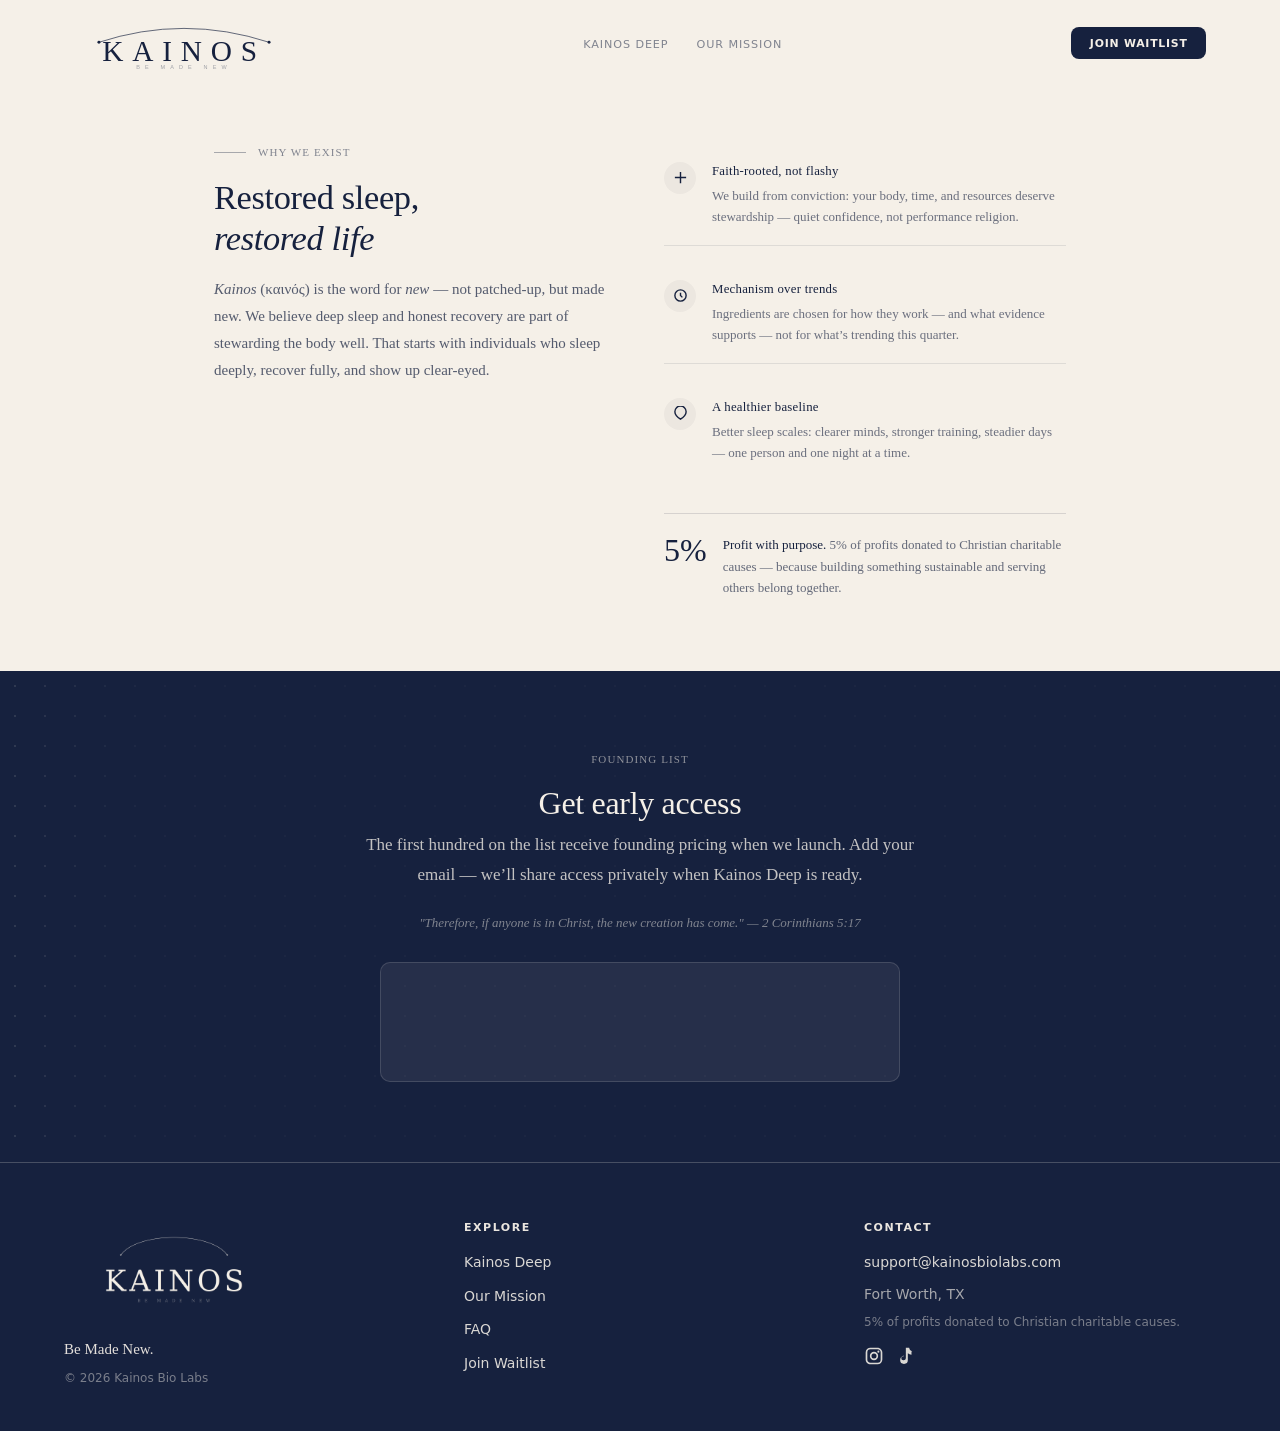
==== commit bd50b775: "fix: early access pricing, TikTok handle, cache control, FAQ copy Co-Authored-By: Claude Sonnet 4.6 " ====
--- a/about.html
+++ b/about.html
@@ -6,7 +6,7 @@
 <meta http-equiv="X-Frame-Options" content="SAMEORIGIN"/>
 <meta http-equiv="Referrer-Policy" content="strict-origin-when-cross-origin"/>
 <meta http-equiv="Permissions-Policy" content="camera=(), microphone=(), geolocation=(), payment=()"/>
-<meta http-equiv="Content-Security-Policy" content="default-src 'self'; script-src 'self' 'unsafe-inline' https://www.googletagmanager.com https://static.klaviyo.com https://www.klaviyo.com; style-src 'self' 'unsafe-inline' https://fonts.googleapis.com; font-src https://fonts.gstatic.com; img-src 'self' data: https:; connect-src 'self' https://www.google-analytics.com https://analytics.google.com https://www.googletagmanager.com https://www.klaviyo.com https://a.klaviyo.com; frame-ancestors 'none';"/>
+<meta http-equiv="Content-Security-Policy" content="default-src 'self'; script-src 'self' 'unsafe-inline' https://www.googletagmanager.com https://static.klaviyo.com https://static-tracking.klaviyo.com https://www.klaviyo.com; style-src 'self' 'unsafe-inline' https://fonts.googleapis.com; font-src https://fonts.gstatic.com; img-src 'self' data: https:; connect-src 'self' https://www.google-analytics.com https://analytics.google.com https://www.googletagmanager.com https://www.klaviyo.com https://a.klaviyo.com; frame-ancestors 'none';"/>
 <link rel="canonical" href="https://kainosbiolabs.com/about.html"/>
 <!-- Google tag (gtag.js) -->
 <script async src="https://www.googletagmanager.com/gtag/js?id=G-3431XCGMX7"></script>
@@ -155,7 +155,7 @@
         <div class="about-mission-tithe">
           <div class="about-mission-tithe-pct">5%</div>
           <div class="about-mission-tithe-text">
-            <strong>Profit with purpose.</strong> Five percent of Kainos Bio Labs profits go to Christian charitable causes — because building something sustainable and serving others belong together.
+            <strong>Profit with purpose.</strong> 5% of profits donated to Christian charitable causes — because building something sustainable and serving others belong together.
           </div>
         </div>
       </div>
@@ -170,7 +170,7 @@
     <h2 id="cta-about-heading" class="h-section h-section--on-dark">Get early access</h2>
     <p class="lead lead--on-dark">The first hundred on the list receive founding pricing when we launch. Add your email — we’ll share access privately when Kainos Deep is ready.</p>
     <p class="quote-attribution">"Therefore, if anyone is in Christ, the new creation has come." — 2 Corinthians 5:17</p>
-    <div class="klaviyo-form-V8hLfp"></div>
+    <div class="klaviyo-form-V8hLfp"><noscript><p>To join the waitlist, email us at <a href="mailto:jake@kainosbiolabs.com">jake@kainosbiolabs.com</a></p></noscript></div>
   </div>
 </section>
 
@@ -199,12 +199,12 @@
       <ul class="site-footer-rich__list">
         <li><a href="mailto:support@kainosbiolabs.com" class="site-footer-rich__email">support@kainosbiolabs.com</a></li>
         <li class="site-footer-rich__muted">Fort Worth, TX</li>
-        <li class="site-footer-rich__muted site-footer-rich__muted--small">5% of profits to Christian causes</li>
+        <li class="site-footer-rich__muted site-footer-rich__muted--small">5% of profits donated to Christian charitable causes.</li>
         <li class="site-footer-rich__social">
           <a href="https://instagram.com/kainosbiolabs" target="_blank" rel="noopener noreferrer" aria-label="Kainos on Instagram" class="site-footer-rich__social-link">
             <svg width="20" height="20" viewBox="0 0 24 24" aria-hidden="true" focusable="false"><path fill="currentColor" d="M7.8 2h8.4C19.4 2 22 4.6 22 7.8v8.4a5.8 5.8 0 0 1-5.8 5.8H7.8C4.6 22 2 19.4 2 16.2V7.8A5.8 5.8 0 0 1 7.8 2m-.2 2A3.6 3.6 0 0 0 4 7.6v8.8C4 18.39 5.61 20 7.6 20h8.8a3.6 3.6 0 0 0 3.6-3.6V7.6C20 5.61 18.39 4 16.4 4H7.6m9.65 1.5a1.25 1.25 0 0 1 1.25 1.25A1.25 1.25 0 0 1 17.25 8 1.25 1.25 0 0 1 16 6.75a1.25 1.25 0 0 1 1.25-1.25M12 7a5 5 0 0 1 5 5 5 5 0 0 1-5 5 5 5 0 0 1-5-5 5 5 0 0 1 5-5m0 2a3 3 0 0 0-3 3 3 3 0 0 0 3 3 3 3 0 0 0 3-3 3 3 0 0 0-3-3z"/></svg>
           </a>
-          <a href="https://tiktok.com/@kainosbiolabs" target="_blank" rel="noopener noreferrer" aria-label="Kainos on TikTok" class="site-footer-rich__social-link">
+          <a href="https://tiktok.com/@bekainos" target="_blank" rel="noopener noreferrer" aria-label="Kainos on TikTok" class="site-footer-rich__social-link">
             <svg width="20" height="20" viewBox="0 0 24 24" aria-hidden="true" focusable="false"><path fill="currentColor" d="M19.59 6.69a4.83 4.83 0 0 1-3.77-4.25V2h-4.01v12.67a2.75 2.75 0 1 1-2.52-2.92c.08 0 .15 0 .22.01V12.4a6.17 6.17 0 0 0-1.09-.1A4.63 4.63 0 0 0 5 16.91a4.63 4.63 0 0 0 4.6 4.63 4.63 4.63 0 0 0 4.6-4.63V8.8a6.84 6.84 0 0 0 4.39 1.56V6.07a4.9 4.9 0 0 1-1-.1z"/></svg>
           </a>
         </li>
